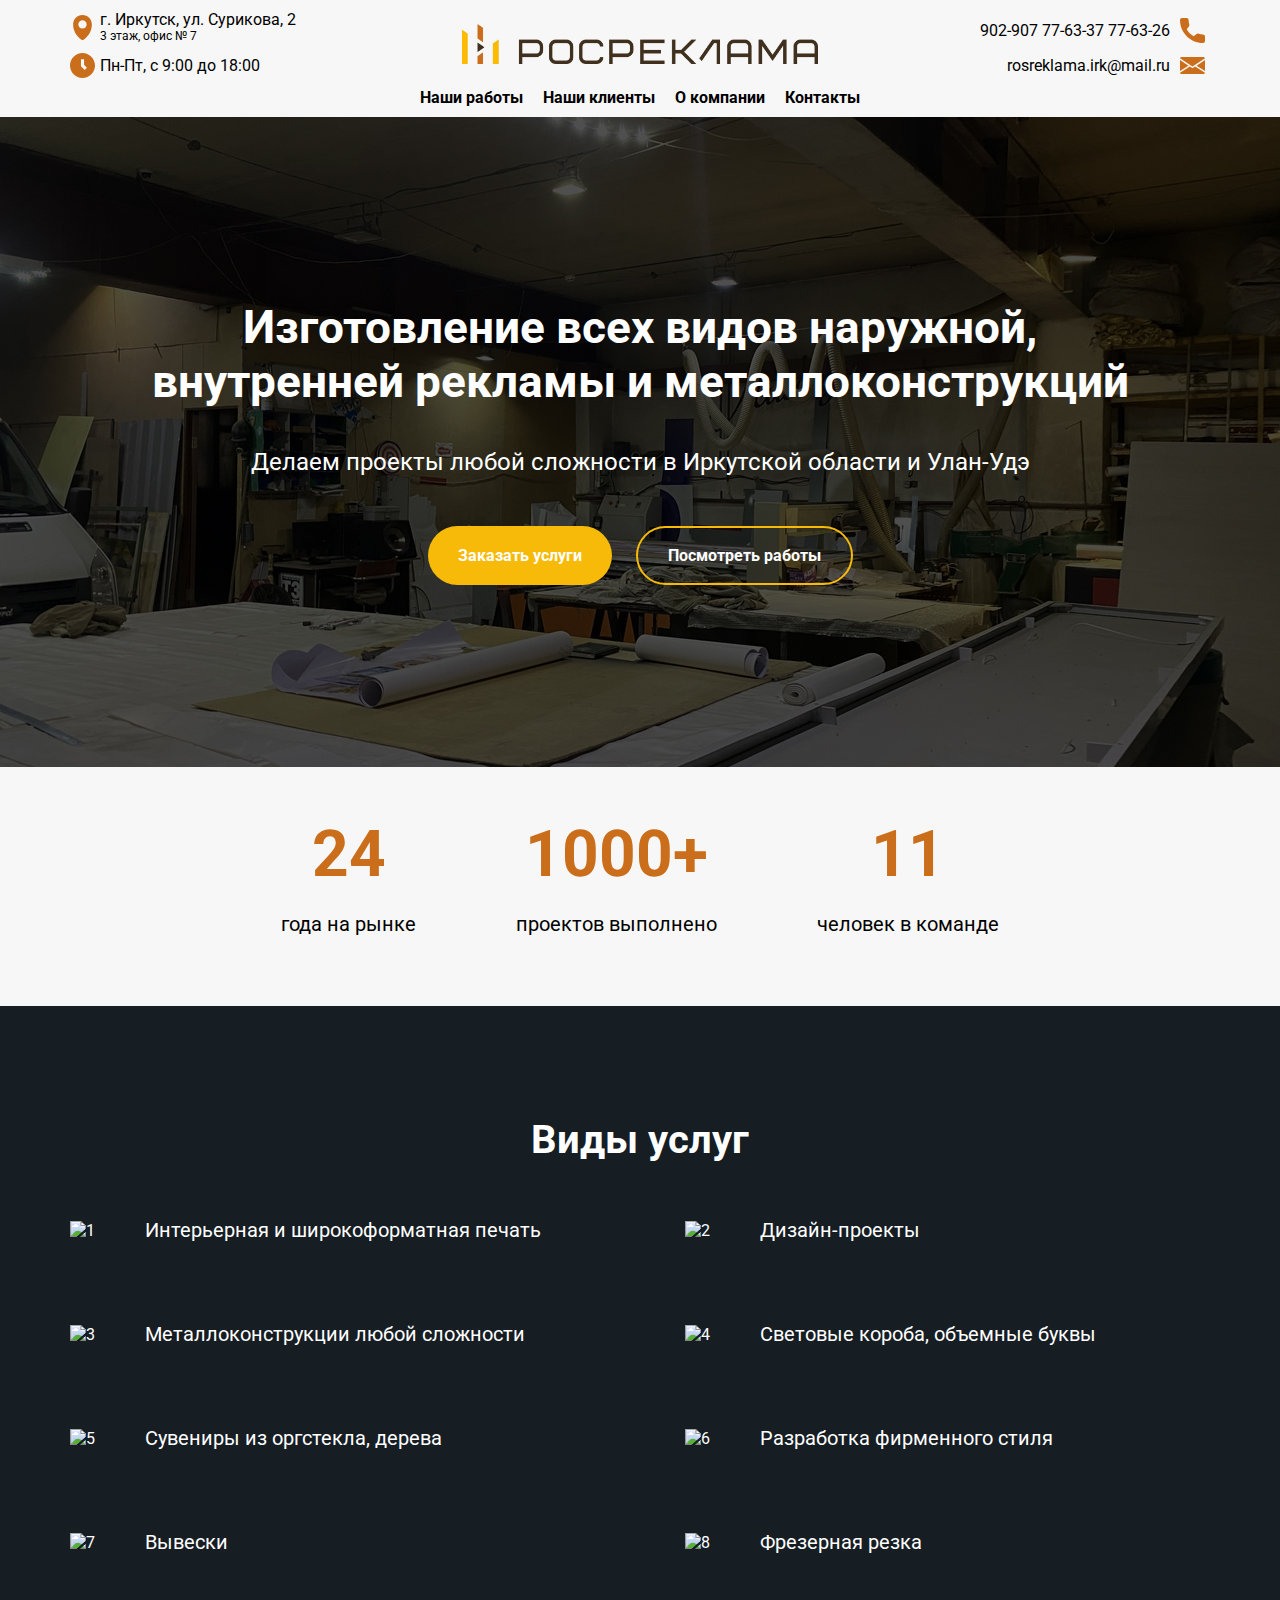
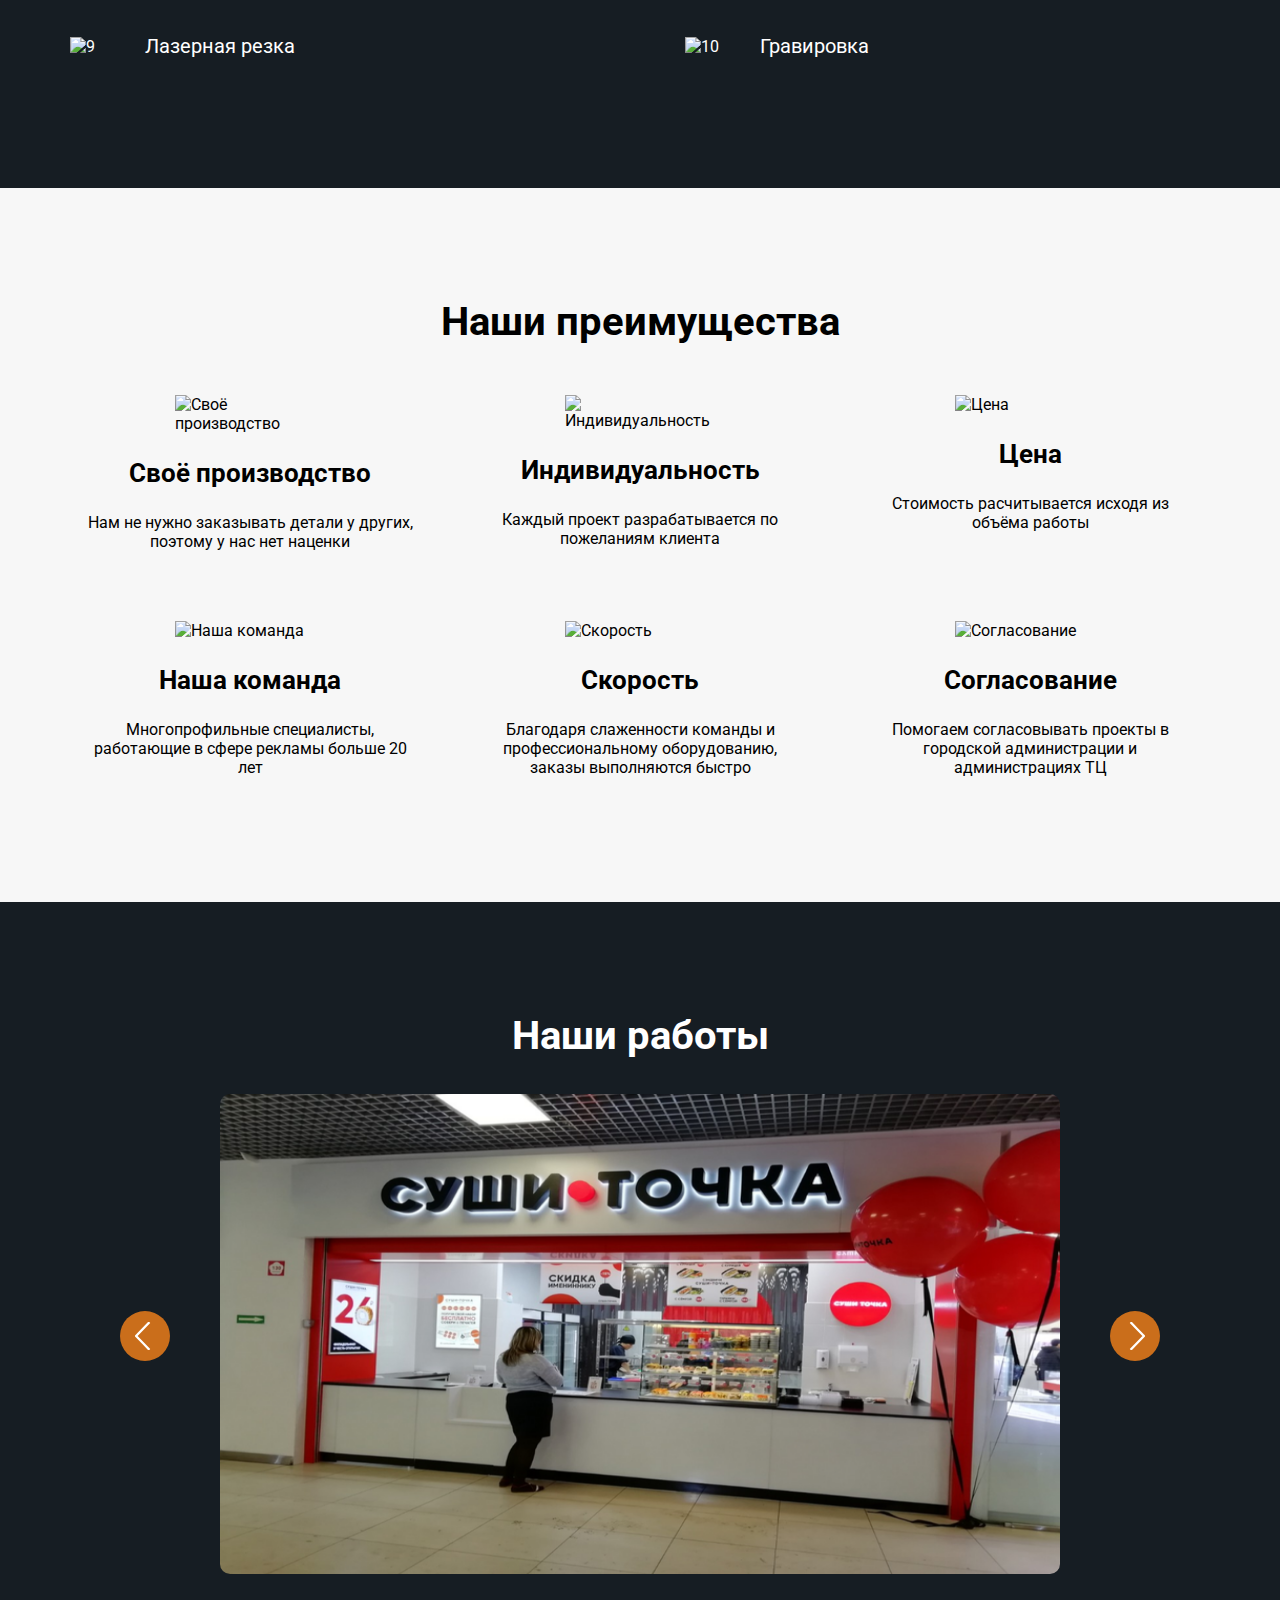
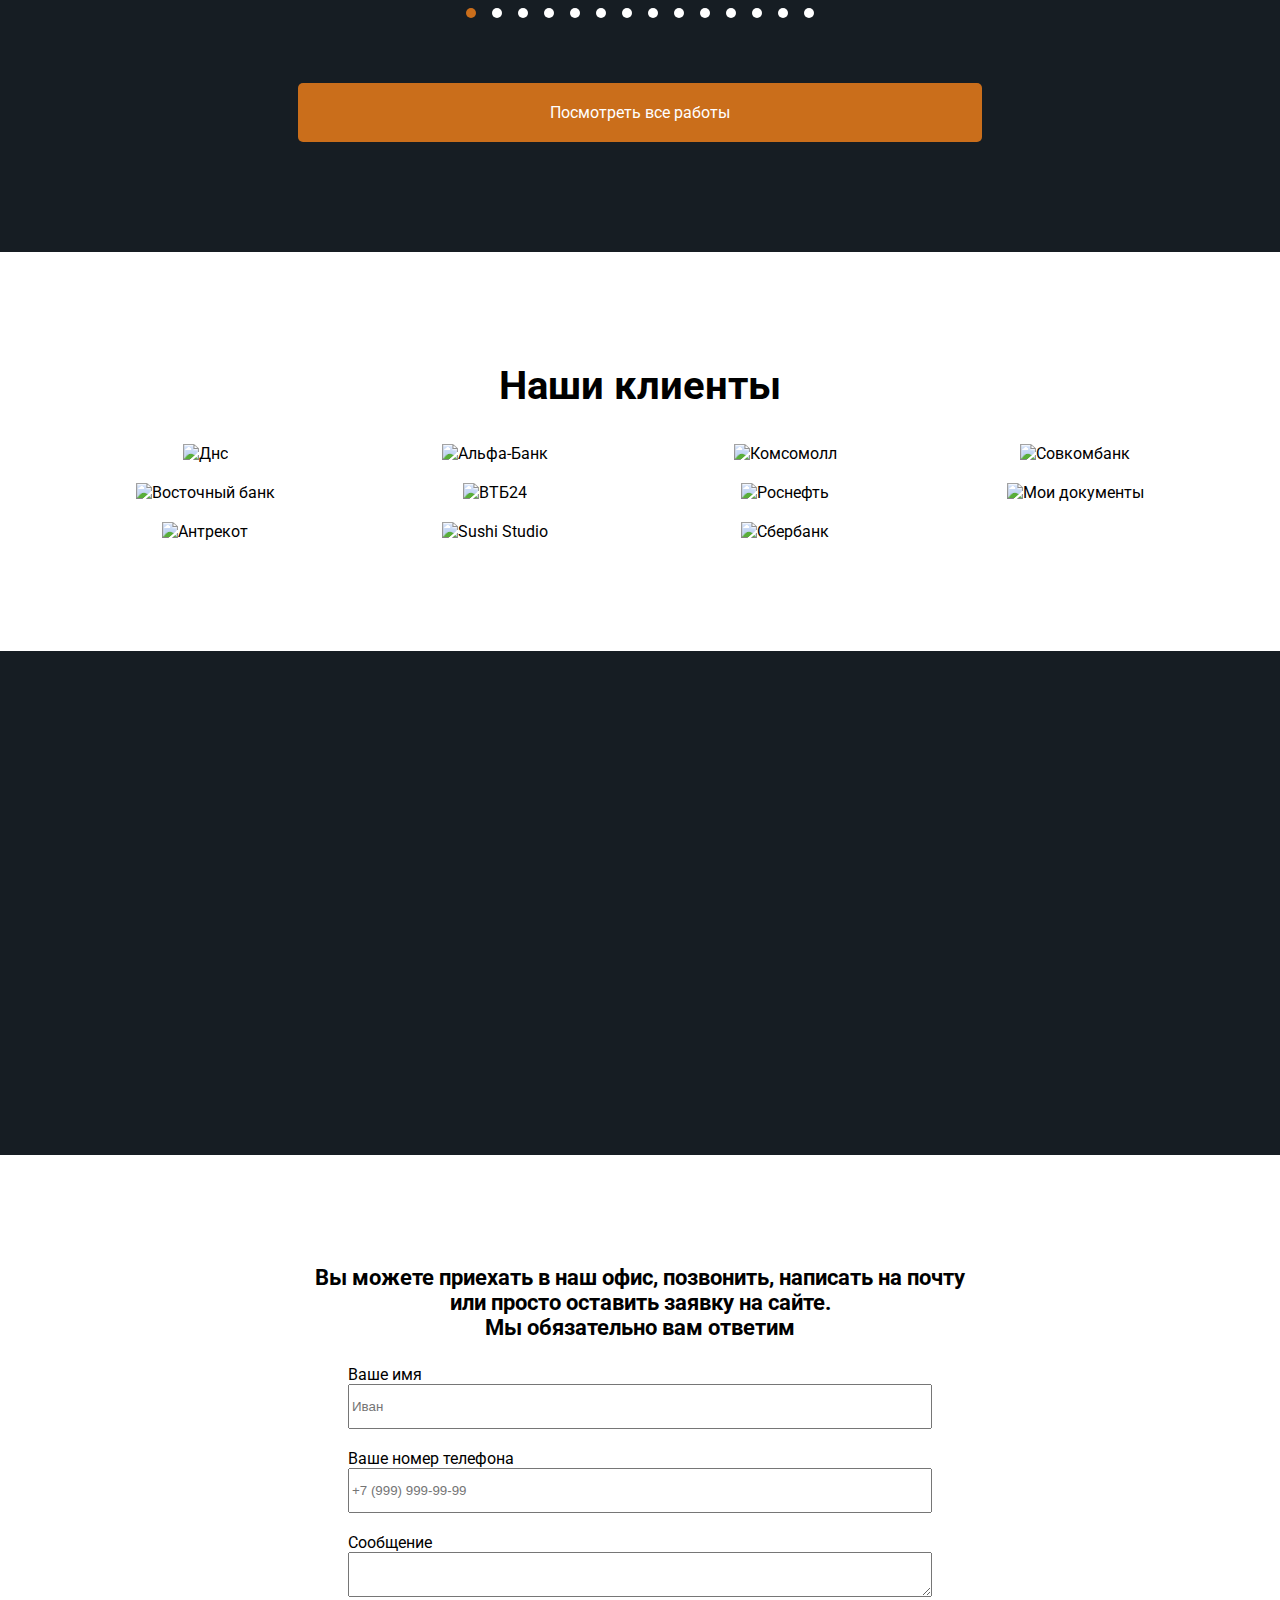
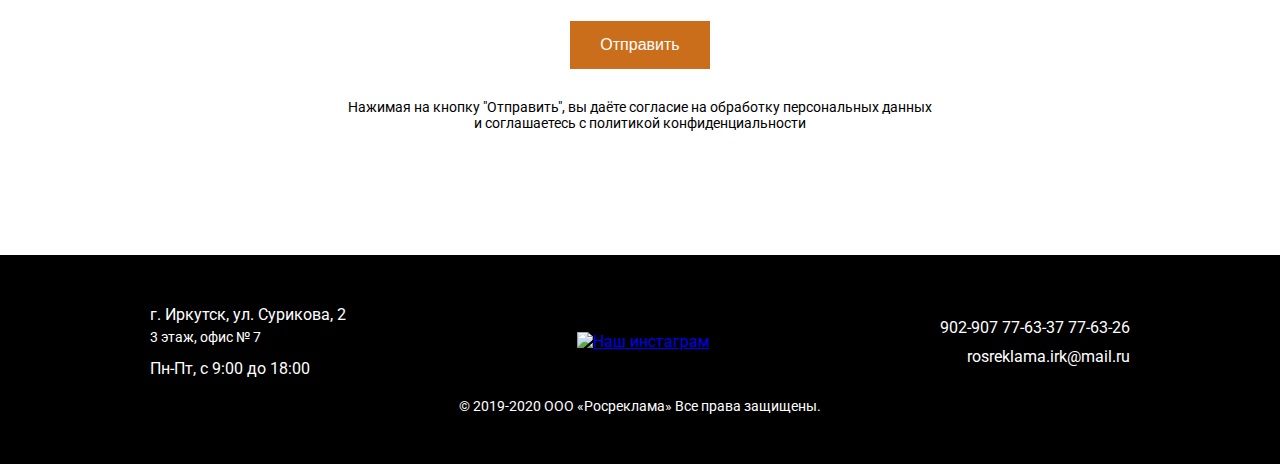
==== index.html @ 64657844 "Исправлено отображение placeholder по центру input" ====
<!DOCTYPE html>
<html lang="ru">
<head>
    <meta charset="UTF-8">
    <meta name="viewport" content="width=device-width, initial-scale=1.0">
    <link rel="shortcut icon" href="/img/favicon.ico" type="image/x-icon">
    <link href="https://fonts.googleapis.com/css2?family=Roboto:wght@400;700&display=swap" rel="stylesheet">
    <link rel="stylesheet" href="css/style.css">
    <link rel="stylesheet" href="css/media.css">
    <title>Рекламно-производственная компания — Росреклама</title>
</head>
<body>
    <img class="header__bar-img" src="img/burger-menu.svg">
    <div class="header-container">
        <!-- Шапка -->
        <header>
            <div class="header-left">
                <div class="header-item-adress">
                    <img class="header-img" src="img/adress.svg" alt="Адрес">
                    <div class="header-item-span-1">г. Иркутск, ул. Сурикова, 2</div>
                    <div class="header-item-span-2" >3 этаж, офис № 7</div>
                </div>
    
                <div class="header-item-datetime">
                    <img class="header-img" src="img/time.svg" alt="Адрес">
                    <span class="header-item-span-3" >Пн-Пт, с 9:00 до 18:00</span>
                </div>
            </div>
    
            <div class="header-center">
                <img class="header-logo" src="img/logo.jpg" alt="Росреклама">
            </div>
    
            <div class="header-right">
    
                    <div class="header-right-info" >
                        <span>902-907 77-63-37 77-63-26</span>
                        <img src="img/call.svg" alt="Телефон">
                    </div>
    
                    <div class="header-right-info">
                        <span>rosreklama.irk@mail.ru</span>
                        <img src="img/email.svg" alt="Почта">
                    </div>
    
            </div>    
        </header>
    
    </div>
    
    <!-- Навигация -->
    <div class="nav-container">
        <nav>
            <a href="#">Наши работы</a>
            <a href="#">Наши клиенты</a>
            <a href="#">О компании</a>
            <a href="#">Контакты</a>
        </nav>    
    </div>

    <!-- Обложка -->
    <div class="cover-container">
        <div class="cover">
            <div class="cover__content">
                <h1>Изготовление всех видов наружной,<br> внутренней рекламы и металлоконструкций</h1>
                <h2>Делаем проекты любой сложности в Иркутской области и Улан-Удэ</h2>
                <div class="cover__buttons" >
                    <a class="cover__buttons__btn-1" href="#">Заказать услуги</a>
                    <div class="cover__buttons__btn-2">Посмотреть работы</div>
                </div>
            </div>
        </div>    
    </div>

    <!-- Статистика компании -->
    <div class="stats">
        <div class="stats__item">
            <span>24</span>
            <p>года на рынке</p>
        </div>
        <div class="stats__item">
            <span>1000+</span>
            <p>проектов выполнено</p>
        </div>
        <div class="stats__item">
            <span>11</span>
            <p>человек в команде</p>
        </div>
    </div>

    <!-- Секция "Наши услуги" -->
    <div class="services-container">
        <div class="services">
            <h2>Виды услуг</h2>
            <div class="services__items">
                <div class="services__items__item">
                    <img src="img/services 1.svg" alt="1">
                    <p>Интерьерная и широкоформатная печать</p>
                </div>
                <div class="services__items__item">
                    <img src="img/services 2.svg" alt="2">
                    <p>Дизайн-проекты</p>
                </div>
                <div class="services__items__item">
                    <img src="img/services 3.svg" alt="3">
                    <p>Металлоконструкции любой сложности</p>
                </div>
                <div class="services__items__item">
                    <img src="img/services 4.svg" alt="4">
                    <p>Световые короба, объемные буквы</p>
                </div>
                <div class="services__items__item">
                    <img src="img/services 5.svg" alt="5">
                    <p>Сувениры из оргстекла, дерева</p>
                </div>
                <div class="services__items__item">
                    <img src="img/services 6.svg" alt="6">
                    <p>Разработка фирменного стиля</p>
                </div>
                <div class="services__items__item">
                    <img src="img/services 7.svg" alt="7">
                    <p>Вывески</p>
                </div>
                <div class="services__items__item">
                    <img src="img/services 8.svg" alt="8">
                    <p>Фрезерная резка</p>
                </div>
                <div class="services__items__item">
                    <img src="img/services 9.svg" alt="9">
                    <p>Лазерная резка</p>
                </div>
                <div class="services__items__item">
                    <img src="img/services 10.svg" alt="10">
                    <p>Гравировка</p>
                </div>
            </div>
        </div>    
    </div>

    <!-- Секция "Наши преимущества" -->
    <div class="advantages-container">
        <div class="advantages">
            <h2>Наши преимущества</h2>
            <div class="advantages__items">
    
                <div class="advantages__items__item">
                    <img src="img/producting.svg" alt="Своё производство">
                    <span>Своё производство</span>
                    <p>Нам не нужно заказывать детали у других, поэтому у нас нет наценки</p>
                </div>
    
                <div class="advantages__items__item">
                    <img src="img/person.svg" alt="Индивидуальность">
                    <span>Индивидуальность</span>
                    <p>Каждый проект разрабатывается по пожеланиям клиента</p>
                </div>
    
                <div class="advantages__items__item">
                    <img src="img/price.svg" alt="Цена">
                    <span>Цена</span>
                    <p>Стоимость расчитывается исходя из объёма работы</p>
                </div>
    
                <div class="advantages__items__item">
                    <img src="img/team.svg" alt="Наша команда">
                    <span>Наша команда</span>
                    <p>Многопрофильные специалисты, работающие в сфере рекламы больше 20 лет</p>
                </div>
    
                <div class="advantages__items__item">
                    <img src="img/speed.svg" alt="Скорость">
                    <span>Скорость</span>
                    <p>Благодаря слаженности команды и профессиональному оборудованию, заказы выполняются быстро</p>
                </div>
    
                <div class="advantages__items__item">
                    <img src="img/handshake.svg" alt="Согласование">
                    <span>Согласование</span>
                    <p>Помогаем согласовывать проекты в городской администрации и администрациях ТЦ</p>
                </div>
    
            </div>
        </div>
    </div>

    <!-- Секция "Наши работы" со слайдером -->
    <div class="portfolio-container">
        <div class="portfolio">
            <h2>Наши работы</h2>
            <div class="portfolio__slider">
    
                <div id="btn__prev"><img src="img/portfolio/btn-arrow-left.svg" alt="Назад"></div>
    
                <div class="portfolio__slide active">
                    <img src="img/portfolio/1.png">
                </div>
    
                <div class="portfolio__slide">
                    <img src="img/portfolio/2.png">
                </div>
    
                <div class="portfolio__slide">
                    <img src="img/portfolio/3.png">
                </div>
    
                <div class="portfolio__slide">
                    <img src="img/portfolio/4.png">
                </div>
    
                <div class="portfolio__slide">
                    <img src="img/portfolio/5.png">
                </div>
    
                <div class="portfolio__slide">
                    <img src="img/portfolio/6.png">
                </div>
    
                <div class="portfolio__slide">
                    <img src="img/portfolio/7.png">
                </div>
    
                <div class="portfolio__slide">
                    <img src="img/portfolio/8.png">
                </div>
    
                <div class="portfolio__slide">
                    <img src="img/portfolio/9.png">
                </div>
    
                <div class="portfolio__slide">
                    <img src="img/portfolio/10.png">
                </div>
    
                <div class="portfolio__slide">
                    <img src="img/portfolio/11.png">
                </div>
    
                <div class="portfolio__slide">
                    <img src="img/portfolio/12.png">
                </div>
    
                <div class="portfolio__slide">
                    <img src="img/portfolio/13.png">
                </div>
    
                <div class="portfolio__slide">
                    <img src="img/portfolio/14.png">
                </div>
    
                <div id="btn__next"><img src="img/portfolio/btn-arrow-right.svg" alt="Вперёд"></div>
    
            </div>
            <div class="portfolio__dots">
                <span class="portfolio__dot active"></span>
                <span class="portfolio__dot"></span>
                <span class="portfolio__dot"></span>
                <span class="portfolio__dot"></span>
                <span class="portfolio__dot"></span>
                <span class="portfolio__dot"></span>
                <span class="portfolio__dot"></span>
                <span class="portfolio__dot"></span>
                <span class="portfolio__dot"></span>
                <span class="portfolio__dot"></span>
                <span class="portfolio__dot"></span>
                <span class="portfolio__dot"></span>
                <span class="portfolio__dot"></span>
                <span class="portfolio__dot"></span>
            </div>
            <a href="#" class="portfolio__look-all">Посмотреть все работы</a>
        </div>    
    </div>

    <!-- Секция "Наши клиенты" -->
    <div class="customers-container">
        <div class="customers">
            <h2>Наши клиенты</h2>
            <div class="customers__items">
                <img src="img/customers/DNS.png" alt="Днс">
                <img src="img/customers/Alfa-Bank.png" alt="Альфа-Банк">
                <img src="img/customers/komsomol.jpg" alt="Комсомолл">
                <img src="img/customers/sovkom.jpg" alt="Совкомбанк">
                <img src="img/customers/vos-bank.jpg" alt="Восточный банк">
                <img src="img/customers/vtb24.png" alt="ВТБ24">
                <img src="img/customers/rosneft.png" alt="Роснефть">
                <img src="img/customers/my document.png" alt="Мои документы">
                <img src="img/customers/antrekot.jpg" alt="Антрекот">
                <img src="img/customers/sushi-studio.jpg" alt="Sushi Studio">
                <img src="img/customers/sberbank.png" alt="Сбербанк">
            </div>
        </div>
    </div>

    <!-- Карта с адресом компании -->
    <div class="map-container">
        <div class="map">
            <iframe src="https://www.google.com/maps/embed?pb=!1m18!1m12!1m3!1d2440.5554075759514!2d104.26704931540708!3d52.28777297977088!2m3!1f0!2f0!3f0!3m2!1i1024!2i768!4f13.1!3m3!1m2!1s0x5da824b7ddd6bfbd%3A0xc861295e3509739a!2z0J7QntCeICLQmNGA0LrRg9GC0YHQutC40Lkg0JrRg9C_0LXRhiI!5e0!3m2!1sru!2sru!4v1591954950347!5m2!1sru!2sru"
            width="850" height="400" frameborder="0" style="border:0;" allowfullscreen="" aria-hidden="false" tabindex="0"></iframe>
        </div>
    </div>

    <!-- Форма для отправки заявки -->
    <div class="form-container">
        <div class="form">
        
            <div class="form__message">
                <span>Вы можете приехать в наш офис, позвонить,
                написать на почту или просто оставить заявку на сайте. <br>Мы обязательно вам ответим</span>
            </div>
            
            <form action="#">
    
                <div>
                    <label for="form__name">Ваше имя</label><br>
                    <input class="form_form" id="form__name" type="text" placeholder="Иван">
                </div>
    
                <div>
                    <label for="form__tel">Ваше номер телефона</label><br>
                    <input class="form_form" id="form__tel" type="tel" placeholder="+7 (999) 999-99-99">    
                </div>
    
                <div>
                    <label for="form__text">Сообщение</label><br>
                    <textarea class="form_form" id="form__text" cols="30" rows="10"></textarea>
                </div>
    
                <div class="form__btn">
                    <input class="form__button" type="button" value="Отправить">
                </div>
    
                <p>Нажимая на кнопку "Отправить", вы даёте согласие на обработку персональных данных <br>
                и соглашаетесь с политикой конфиденциальности</p>
    
            </form>
        </div>
    </div>

    <!-- Подвал -->
    <footer>
        <div class="footer__container">
            <div class="footer__left">
                <div>
                    <span>г. Иркутск, ул. Сурикова, 2</span><br>
                    <p>3 этаж, офис № 7</p>
                </div>

                <div>
                    <span>Пн-Пт, с 9:00 до 18:00</span>
                </div>
            </div>

            <div class="footer__center">
                <a href="https://www.instagram.com/irk_kupets/"><img src="img/instagram.svg" alt="Наш инстаграм"></a>
            </div>

            <div class="footer__right">
                <div>
                    <span>902-907 77-63-37 77-63-26</span>
                </div>
                <div class="footer__right__mail">
                    <span>rosreklama.irk@mail.ru</span>
                </div>
            </div>

        </div>
        <div class="footer__copyright">&#169; 2019-2020 ООО &#171;Росреклама&#187; Все права защищены.</div>
    </footer>

    <!-- Плавный скролл до секции N ("Наши работы") -->
    <script>
        const portfolio = document.querySelector('.portfolio')
        //console.log(portfolio)
        const btn = document.querySelector('.cover__buttons__btn-2')
        //console.log(btn)

        const scrollTo = elem => {
            window.scroll({
                left: 0,
                top: elem.offsetTop,
                behavior: 'smooth'
            });
        }

        btn.addEventListener('click', () => {
            //console.log('TEST');
            scrollTo(portfolio);
        })
    </script>

    <script src="js/slider.js"></script>
</body>
</html>
---- css/style.css ----
@charset "UTF-8";
/* Стандартные настройки */
*, *:before, *:after {
  -webkit-box-sizing: border-box;
          box-sizing: border-box;
}

html {
  font-size: 10px;
}

body {
  font-family: "Roboto", sans-serif;
  margin: 0;
  padding: 0;
  font-size: 1.6rem;
}

.header-container {
  background-color: #F7F7F7;
}

.nav-container {
  background-color: #F7F7F7;
}

.cover-container {
  background-image: url(../img/bg-cover.jpg);
  background-attachment: fixed;
  background-size: cover;
}

.services-container {
  background-color: #161D23;
}

.advantages-container {
  background-color: #F7F7F7;
}

.portfolio-container {
  background-color: #161D23;
}

.customers-container {
  background-color: #fff;
}

.map-container {
  background-color: #161D23;
}

.form-container {
  background-color: #fff;
}

/* Шапка */
.header__bar-img {
  display: none;
  width: 50px;
  height: 50px;
}

header {
  max-width: 114rem;
  margin: 0 auto;
  padding-top: 1rem;
  background-color: #F7F7F7;
  display: -ms-grid;
  display: grid;
  -ms-grid-columns: 1fr 2fr 1fr;
      grid-template-columns: 1fr 2fr 1fr;
}

header img:not(.header-logo) {
  height: 2.5rem;
  float: left;
  margin-right: 0.5rem;
}

header .header-item-adress {
  margin-bottom: 1rem;
}

header .header-item-adress img {
  margin-top: 0.5rem;
}

header .header-item-adress .header-item-span-1 {
  display: block;
}

header .header-item-adress .header-item-span-2 {
  font-size: 1.2rem;
}

header .header-item-datetime {
  display: -webkit-box;
  display: -ms-flexbox;
  display: flex;
  -webkit-box-align: center;
      -ms-flex-align: center;
          align-items: center;
}

header .header-center {
  display: -webkit-box;
  display: -ms-flexbox;
  display: flex;
  -ms-flex-item-align: center;
      align-self: center;
  -webkit-box-pack: center;
      -ms-flex-pack: center;
          justify-content: center;
}

header .header-center img {
  height: 4rem;
}

header .header-right {
  display: -webkit-box;
  display: -ms-flexbox;
  display: flex;
  -webkit-box-orient: vertical;
  -webkit-box-direction: normal;
      -ms-flex-direction: column;
          flex-direction: column;
  -webkit-box-pack: end;
      -ms-flex-pack: end;
          justify-content: flex-end;
}

header .header-right .header-right-info {
  margin-bottom: 1rem;
  display: -webkit-box;
  display: -ms-flexbox;
  display: flex;
  -webkit-box-pack: end;
      -ms-flex-pack: end;
          justify-content: flex-end;
  -webkit-box-align: center;
      -ms-flex-align: center;
          align-items: center;
}

header .header-right .header-right-info:last-child {
  margin-bottom: 0;
}

header .header-right span {
  margin-right: 1rem;
}

nav {
  display: -webkit-box;
  display: -ms-flexbox;
  display: flex;
  -webkit-box-pack: center;
      -ms-flex-pack: center;
          justify-content: center;
  max-width: 114rem;
  margin: 0 auto;
}

nav a {
  text-decoration: none;
  padding: 1rem 1rem;
  font-weight: bold;
  color: #000;
}

nav a:hover {
  background-color: #000;
  color: #fff;
  -webkit-transition: 0.5s;
  transition: 0.5s;
}

.cover {
  display: -webkit-box;
  display: -ms-flexbox;
  display: flex;
  max-width: 114rem;
  margin: 0 auto;
  min-height: 65rem;
  color: #fff;
}

.cover .cover__content {
  margin: auto;
}

.cover h1 {
  font-size: 4.6rem;
  text-align: center;
  margin: 0 0 1.4rem;
}

.cover h2 {
  text-align: center;
  font-weight: normal;
  margin: 4rem 0 4rem 0;
}

.cover .cover__buttons {
  text-align: center;
  margin-top: 4rem;
  text-decoration: none;
}

.cover .cover__buttons .cover__buttons__btn-1 {
  padding: 20px 30px;
  margin: 0 10px;
  color: #fff;
  background-color: #F7BA08;
  font-size: 16px;
  font-weight: bold;
  text-decoration: none;
  border-radius: 30px;
  border: none;
  -webkit-transition: 0.5s;
  transition: 0.5s;
  cursor: pointer;
}

.cover .cover__buttons .cover__buttons__btn-1:hover {
  background-color: #947005;
}

.cover .cover__buttons .cover__buttons__btn-2 {
  padding: 18px 30px;
  margin: 10px 10px 0;
  color: #fff;
  font-size: 16px;
  font-weight: bold;
  border-radius: 30px;
  border: solid #F7BA08 2px;
  text-decoration: none;
  -webkit-transition: 0.5s;
  transition: 0.5s;
  display: inline-block;
  cursor: pointer;
}

.cover .cover__buttons .cover__buttons__btn-2:hover {
  background-color: #fff;
  border: solid #fff 2px;
  color: #000;
}

.stats {
  display: -webkit-box;
  display: -ms-flexbox;
  display: flex;
  -webkit-box-pack: center;
      -ms-flex-pack: center;
          justify-content: center;
  padding: 5rem 0;
  background-color: #F7F7F7;
}

.stats__item {
  text-align: center;
  margin: 0 5rem;
}

.stats__item span {
  font-size: 6.4rem;
  color: #CA6E1B;
  font-weight: bold;
}

.stats__item p {
  font-size: 2rem;
}

.services {
  max-width: 114rem;
  margin: 0 auto;
  padding: 11rem 0 11rem 0;
  background-color: #161D23;
  color: #fff;
}

.services h2 {
  margin: 0 0 3.5rem 0;
  font-size: 4rem;
  text-align: center;
}

.services__items {
  display: -ms-grid;
  display: grid;
  -ms-grid-columns: 1fr 1fr;
      grid-template-columns: 1fr 1fr;
  grid-auto-flow: row;
  grid-row-gap: 4rem;
  grid-column-gap: 9rem;
}

.services__items__item {
  display: -webkit-box;
  display: -ms-flexbox;
  display: flex;
  -webkit-box-align: center;
      -ms-flex-align: center;
          align-items: center;
}

.services__items__item img {
  width: 6rem;
  margin-right: 1.5rem;
}

.services__items__item p {
  font-size: 2rem;
}

.advantages {
  padding: 11rem 0 11rem 0;
  max-width: 114rem;
  margin: 0 auto;
}

.advantages h2 {
  margin: 0 0 3.5rem 0;
  font-size: 4rem;
  text-align: center;
}

.advantages__items {
  display: -ms-grid;
  display: grid;
  -ms-grid-columns: 1fr 1fr 1fr;
      grid-template-columns: 1fr 1fr 1fr;
  -ms-grid-rows: 1fr 1fr;
      grid-template-rows: 1fr 1fr;
  grid-row-gap: 4rem;
  grid-column-gap: 3rem;
}

.advantages__items__item {
  display: -webkit-box;
  display: -ms-flexbox;
  display: flex;
  -webkit-box-orient: vertical;
  -webkit-box-direction: normal;
      -ms-flex-direction: column;
          flex-direction: column;
  -webkit-box-align: center;
      -ms-flex-align: center;
          align-items: center;
  border-radius: 7px;
  padding: 1.5rem;
}

.advantages__items__item:hover {
  -webkit-transition: 0.4s;
  transition: 0.4s;
  -webkit-box-shadow: 0 0 2.5rem #000;
          box-shadow: 0 0 2.5rem #000;
}

.advantages__items__item img {
  width: 15rem;
}

.advantages__items__item span {
  font-size: 2.6rem;
  font-weight: bold;
  margin: 2.5rem 0 2.5rem 0;
}

.advantages__items__item p {
  margin: 0;
  text-align: center;
}

.portfolio {
  padding: 11rem 0 11rem 0;
  max-width: 114rem;
  margin: 0 auto;
}

.portfolio h2 {
  margin: 0 0 3.5rem 0;
  font-size: 4rem;
  text-align: center;
  color: #fff;
}

.portfolio .portfolio__slider {
  display: -ms-grid;
  display: grid;
  -ms-grid-columns: 1fr 2fr 1fr;
      grid-template-columns: 1fr 2fr 1fr;
  position: relative;
}

.portfolio .portfolio__slider #btn__prev, .portfolio .portfolio__slider #btn__next {
  display: -webkit-box;
  display: -ms-flexbox;
  display: flex;
  -webkit-box-pack: center;
      -ms-flex-pack: center;
          justify-content: center;
  background-color: #CA6E1B;
  border-radius: 50%;
  cursor: pointer;
  width: 50px;
  height: 50px;
  justify-self: center;
  -ms-flex-item-align: center;
      align-self: center;
  -webkit-transition: 0.3s;
  transition: 0.3s;
}

.portfolio .portfolio__slider #btn__prev:hover, .portfolio .portfolio__slider #btn__next:hover {
  background-color: #eaa261;
}

.portfolio .portfolio__slider #btn__prev img, .portfolio .portfolio__slider #btn__next img {
  width: 20px;
}

.portfolio .portfolio__slider .portfolio__slide {
  width: 100%;
  height: 100%;
  justify-items: center;
  display: none;
}

.portfolio .portfolio__slider .portfolio__slide img {
  border-radius: 10px;
  width: 84rem;
  height: 48rem;
}

.portfolio .portfolio__slider .portfolio__slide.active {
  display: block;
}

.portfolio .portfolio__dots {
  display: -webkit-box;
  display: -ms-flexbox;
  display: flex;
  -webkit-box-pack: center;
      -ms-flex-pack: center;
          justify-content: center;
}

.portfolio .portfolio__dots .portfolio__dot {
  background-color: #fff;
  margin: 0 8px 0 8px;
  border-radius: 50%;
  cursor: pointer;
  margin-top: 3rem;
  width: 10px;
  height: 10px;
  -webkit-transition: 0.3s;
  transition: 0.3s;
}

.portfolio .portfolio__dots .portfolio__dot:hover {
  background-color: #CA6E1B;
}

.portfolio .portfolio__dots .portfolio__dot.active {
  background-color: #CA6E1B;
}

.portfolio .portfolio__look-all {
  display: -webkit-box;
  display: -ms-flexbox;
  display: flex;
  -webkit-box-pack: center;
      -ms-flex-pack: center;
          justify-content: center;
  width: 60%;
  padding: 2rem 3rem 2rem 3rem;
  margin: 6.5rem auto 0 auto;
  text-decoration: none;
  border-radius: 5px;
  background-color: #CA6E1B;
  color: #fff;
  -webkit-transition: 0.3s;
  transition: 0.3s;
}

.portfolio .portfolio__look-all:hover {
  background-color: #eaa261;
}

.customers {
  max-width: 114rem;
  margin: 0 auto;
  padding: 11rem 0 11rem 0;
}

.customers h2 {
  margin: 0 0 3.5rem 0;
  font-size: 4rem;
  text-align: center;
}

.customers__items {
  display: -ms-grid;
  display: grid;
  -ms-grid-columns: 1fr 1fr 1fr 1fr;
      grid-template-columns: 1fr 1fr 1fr 1fr;
  grid-gap: 2rem;
  -webkit-box-align: center;
      -ms-flex-align: center;
          align-items: center;
  justify-items: center;
}

.customers__items img {
  max-width: 24rem;
  max-height: 13rem;
}

.map {
  max-width: 114rem;
  margin: 0 auto;
  padding: 5rem 0 5rem 0;
  text-align: center;
  width: 1000px;
}

.form {
  max-width: 114rem;
  margin: 0 auto;
  padding: 11rem 0 11rem 0;
  display: -ms-grid;
  display: grid;
  grid-row-gap: 2.5rem;
}

.form__message {
  -ms-grid-column-align: center;
      justify-self: center;
  font-size: 2.2rem;
  font-weight: bold;
  text-align: center;
  max-width: 65rem;
}

.form form {
  -ms-grid-column-align: center;
      justify-self: center;
}

.form form .form_form {
  height: 45px;
  width: 100%;
  margin-bottom: 2rem;
}

.form form .form__btn {
  text-align: center;
}

.form form .form__button {
  padding: 1.5rem 3.0rem 1.5rem 3.0rem;
  font-size: 16px;
  color: #fff;
  background-color: #CA6E1B;
  border: none;
  -webkit-transition: 0.3s;
  transition: 0.3s;
}

.form form .form__button:hover {
  background-color: #eaa261;
}

.form form p {
  text-align: center;
  margin-top: 3rem;
  font-size: 1.4rem;
}

footer {
  padding: 50px 150px 50px 150px;
  background-color: #000;
  color: #fff;
}

footer .footer__container {
  display: -webkit-box;
  display: -ms-flexbox;
  display: flex;
  -webkit-box-align: center;
      -ms-flex-align: center;
          align-items: center;
  -webkit-box-pack: justify;
      -ms-flex-pack: justify;
          justify-content: space-between;
}

footer .footer__container .footer__left p {
  margin-top: 5px;
  font-size: 14px;
}

footer .footer__container .footer__center img {
  height: 40px;
}

footer .footer__container .footer__right {
  text-align: right;
}

footer .footer__container .footer__right .footer__right__mail {
  margin-top: 10px;
}

footer .footer__copyright {
  text-align: center;
  margin-top: 20px;
  font-size: 14px;
}
/*# sourceMappingURL=style.css.map */
---- css/media.css ----
@media screen and (max-width: 1200px) {
  html {
    font-size: 9px;
  }
  header {
    max-width: 94rem;
    -ms-grid-columns: 1fr 1fr 1fr;
        grid-template-columns: 1fr 1fr 1fr;
  }
  .services__items {
    grid-row-gap: 3rem;
    grid-column-gap: 2rem;
  }
}

@media screen and (max-width: 990px) {
  html {
    font-size: 8px;
  }
  .header__bar-img {
    display: block;
    position: fixed;
    right: 10px;
    top: 10px;
  }
  header {
    display: none;
  }
  nav {
    display: none;
  }
  .cover__content h1 {
    font-size: 3.6rem;
  }
  .services__items {
    -ms-grid-columns: 55rem;
        grid-template-columns: 55rem;
    -webkit-box-pack: center;
        -ms-flex-pack: center;
            justify-content: center;
  }
  .advantages__items {
    -ms-grid-columns: 1fr 1fr;
        grid-template-columns: 1fr 1fr;
  }
  .portfolio {
    display: none;
  }
  .customers__items {
    -ms-grid-columns: 1fr 1fr 1fr;
        grid-template-columns: 1fr 1fr 1fr;
  }
  .map {
    display: none;
  }
}

@media screen and (max-width: 650px) {
  html {
    font-size: 7px;
  }
  .cover__content h1 {
    font-size: 3rem;
  }
  .cover__content h2 {
    font-size: 2.2rem;
  }
  .cover__buttons {
    display: -webkit-box;
    display: -ms-flexbox;
    display: flex;
    -webkit-box-orient: vertical;
    -webkit-box-direction: normal;
        -ms-flex-direction: column;
            flex-direction: column;
    -webkit-box-align: center;
        -ms-flex-align: center;
            align-items: center;
  }
  .stats__item {
    margin: 0 2rem;
  }
  .services__items {
    -ms-grid-columns: 1fr;
        grid-template-columns: 1fr;
  }
  .services__items__item img {
    width: 4.8rem;
  }
  .services__items__item p {
    font-size: 1.9rem;
  }
  .customers__items {
    -ms-grid-columns: 1fr 1fr;
        grid-template-columns: 1fr 1fr;
  }
}

@media screen and (max-width: 480px) {
  html {
    font-size: 6px;
  }
  .stats {
    display: -webkit-box;
    display: -ms-flexbox;
    display: flex;
    -webkit-box-orient: vertical;
    -webkit-box-direction: normal;
        -ms-flex-direction: column;
            flex-direction: column;
  }
  .advantages__items {
    -ms-grid-columns: 1fr;
        grid-template-columns: 1fr;
  }
}
/*# sourceMappingURL=media.css.map */
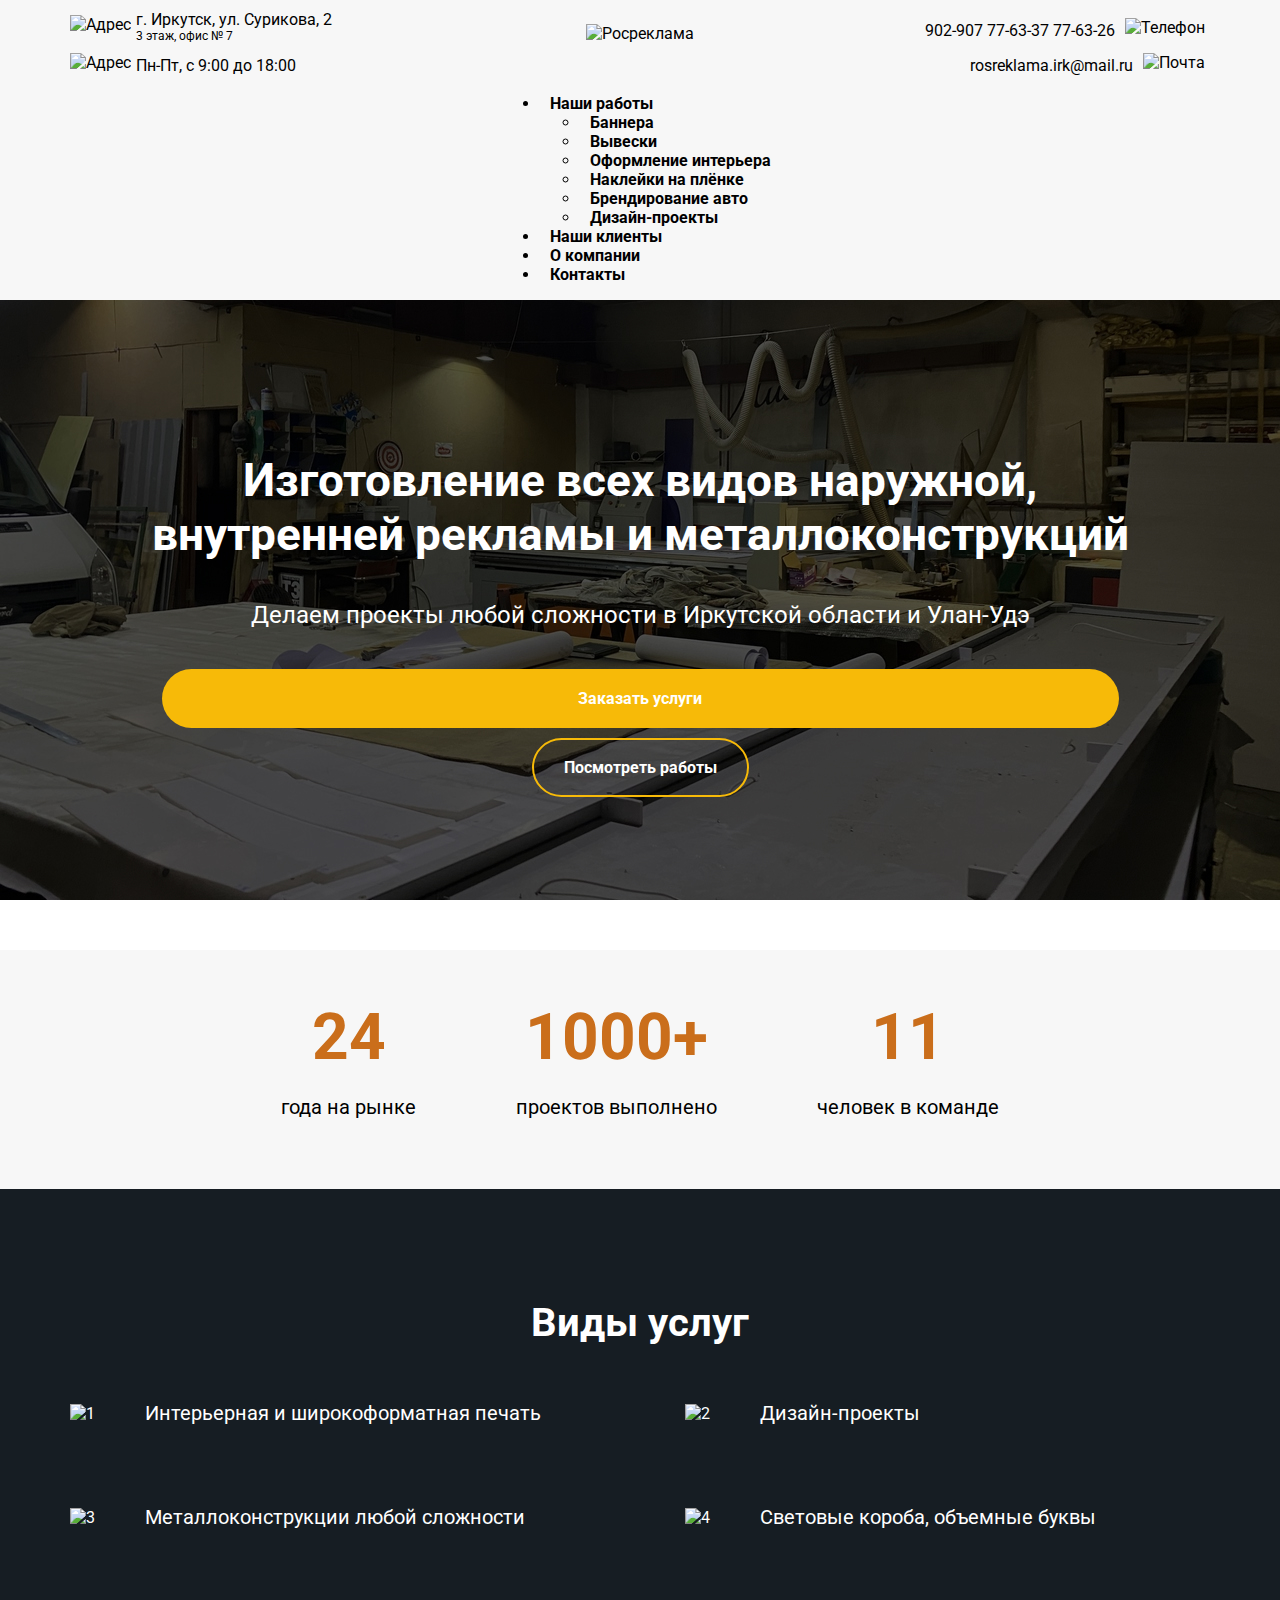
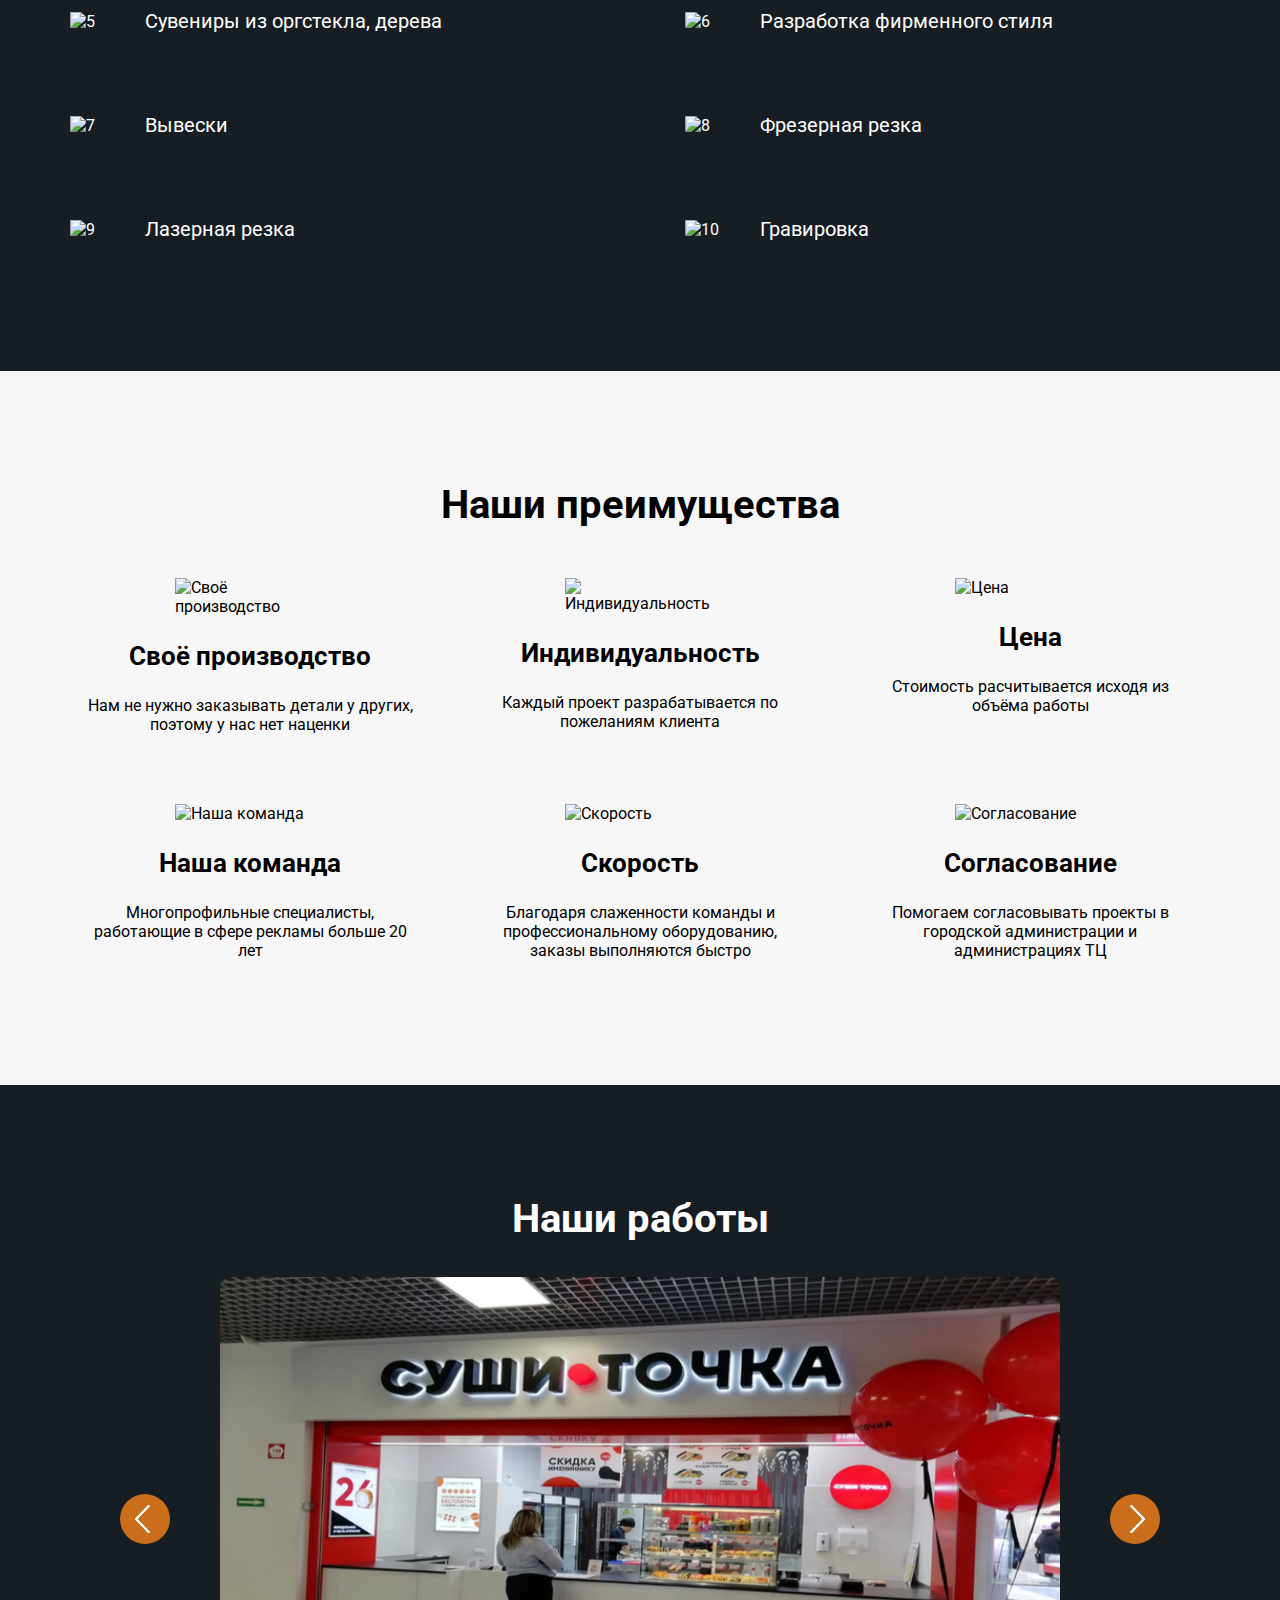
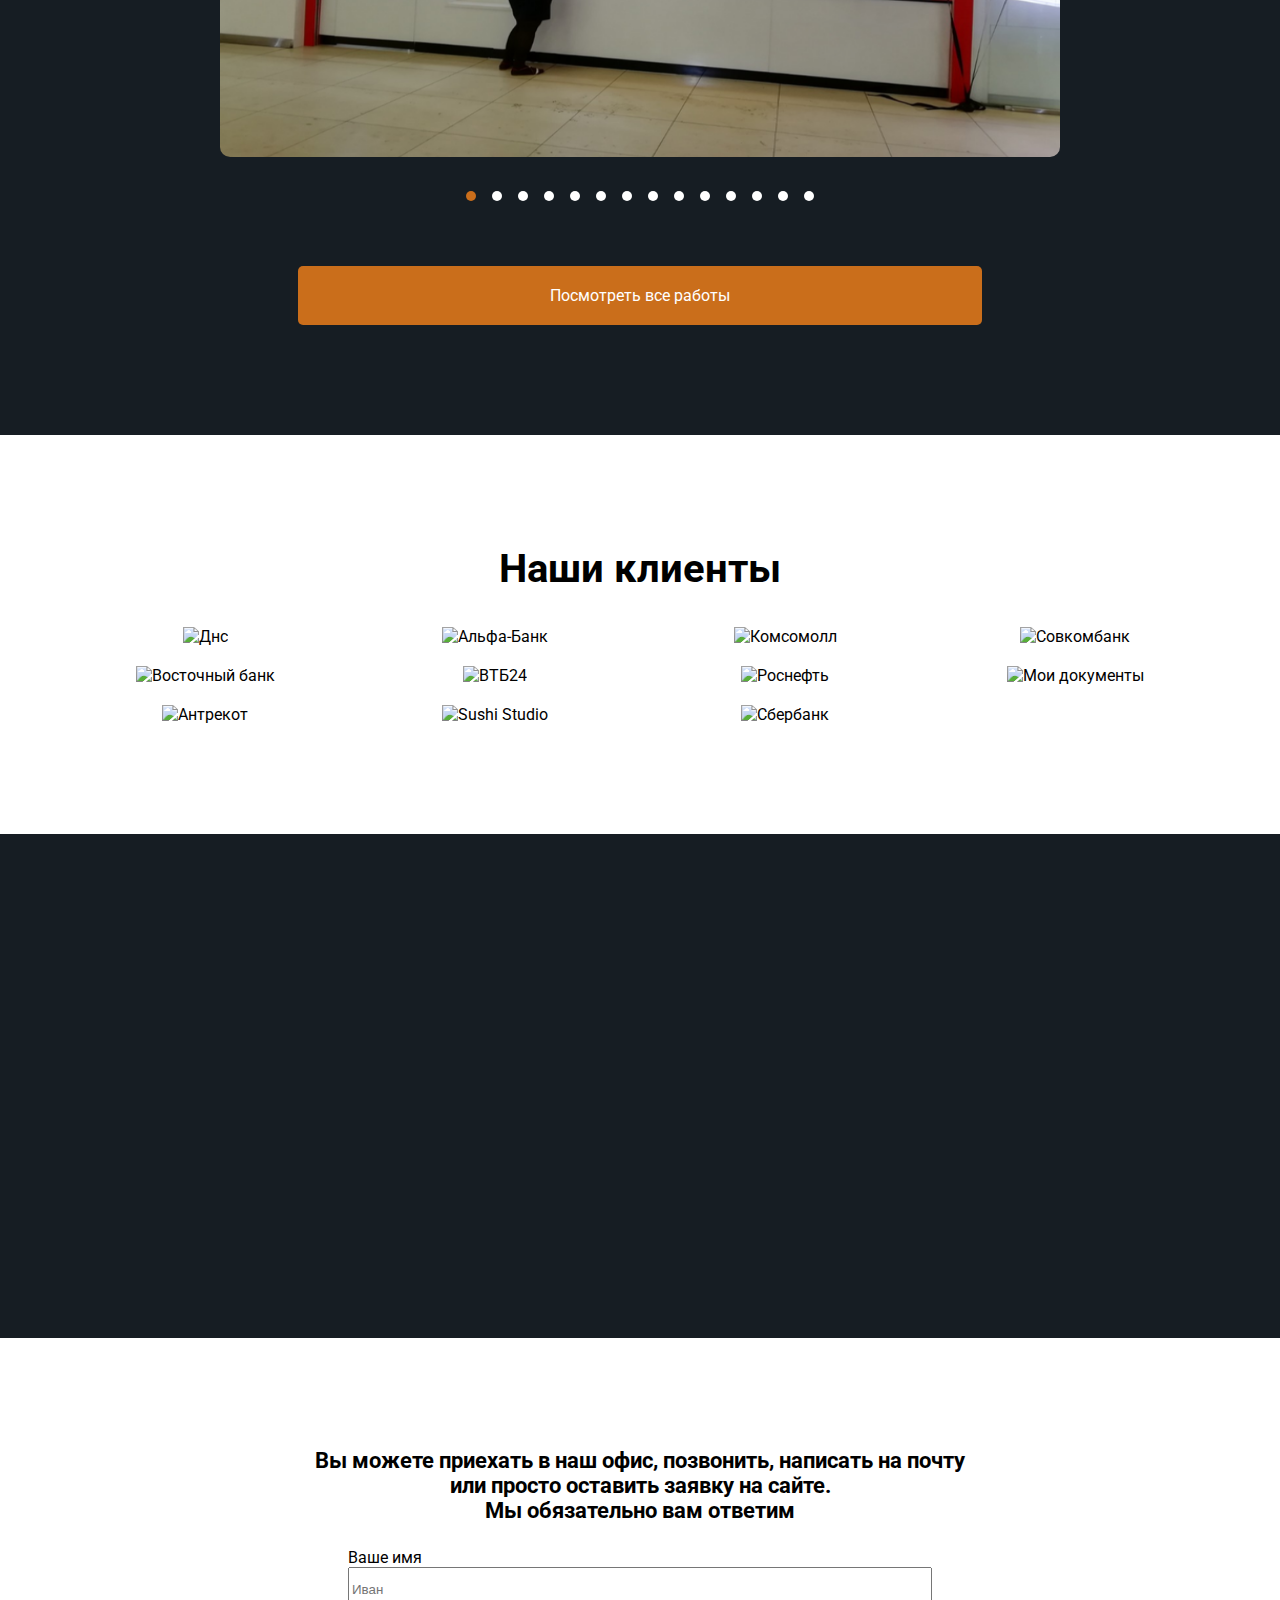
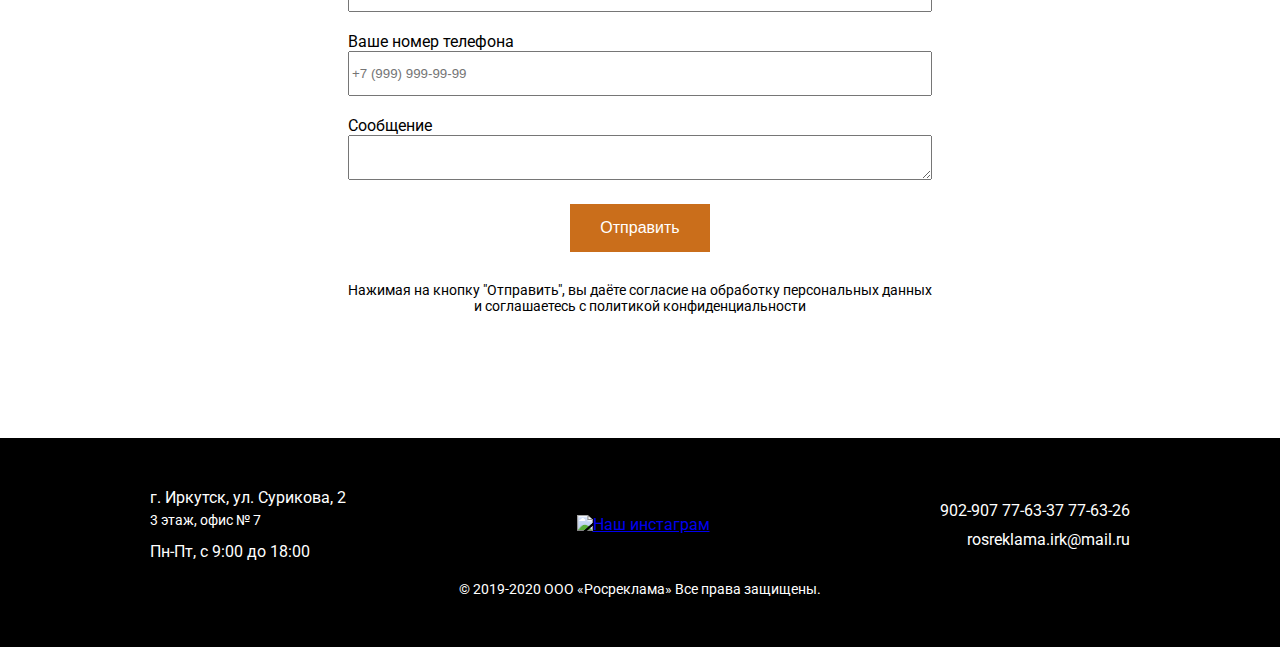
==== commit 9905e660: "Заполнена секция "Оформление интерьера"." ====
--- a/index.html
+++ b/index.html
@@ -5,42 +5,43 @@
     <meta name="viewport" content="width=device-width, initial-scale=1.0">
     <link rel="shortcut icon" href="/img/favicon.ico" type="image/x-icon">
     <link href="https://fonts.googleapis.com/css2?family=Roboto:wght@400;700&display=swap" rel="stylesheet">
-    <link rel="stylesheet" href="css/style.css">
-    <link rel="stylesheet" href="css/media.css">
+    <link rel="stylesheet" href="/css/header-footer.css">
+    <link rel="stylesheet" href="/css/style.css">
+    <link rel="stylesheet" href="/css/style-media.css">
     <title>Рекламно-производственная компания — Росреклама</title>
 </head>
 <body>
-    <img class="header__bar-img" src="img/burger-menu.svg">
+    <img class="header__bar-img" src="/img/burger-menu.svg">
     <div class="header-container">
         <!-- Шапка -->
         <header>
             <div class="header-left">
                 <div class="header-item-adress">
-                    <img class="header-img" src="img/adress.svg" alt="Адрес">
+                    <img class="header-img" src="/img/header/adress.svg" alt="Адрес">
                     <div class="header-item-span-1">г. Иркутск, ул. Сурикова, 2</div>
                     <div class="header-item-span-2" >3 этаж, офис № 7</div>
                 </div>
-    
+
                 <div class="header-item-datetime">
-                    <img class="header-img" src="img/time.svg" alt="Адрес">
+                    <img class="header-img" src="/img/header/time.svg" alt="Адрес">
                     <span class="header-item-span-3" >Пн-Пт, с 9:00 до 18:00</span>
                 </div>
             </div>
     
             <div class="header-center">
-                <img class="header-logo" src="img/logo.jpg" alt="Росреклама">
+                <img class="header-logo" src="/img/header/logo.jpg" alt="Росреклама">
             </div>
     
             <div class="header-right">
     
                     <div class="header-right-info" >
                         <span>902-907 77-63-37 77-63-26</span>
-                        <img src="img/call.svg" alt="Телефон">
+                        <img src="/img/header/call.svg" alt="Телефон">
                     </div>
     
                     <div class="header-right-info">
                         <span>rosreklama.irk@mail.ru</span>
-                        <img src="img/email.svg" alt="Почта">
+                        <img src="/img/header/email.svg" alt="Почта">
                     </div>
     
             </div>    
@@ -51,10 +52,22 @@
     <!-- Навигация -->
     <div class="nav-container">
         <nav>
-            <a href="#">Наши работы</a>
-            <a href="#">Наши клиенты</a>
-            <a href="#">О компании</a>
-            <a href="#">Контакты</a>
+            <ul class="nav-1-lvl">
+                <li>
+                    <a class="nav-link" href="/items/nav.html">Наши работы</a>
+                    <ul class="nav-2-lvl">
+                        <li><a class="nav-link" href="/items/banner.html">Баннера</a></li>
+                        <li><a class="nav-link" href="/items/signboards.html">Вывески</a></li>
+                        <li><a class="nav-link" href="/items/interior.html">Оформление интерьера</a></li>
+                        <li><a class="nav-link" href="#">Наклейки на плёнке</a></li>
+                        <li><a class="nav-link" href="#">Брендирование авто</a></li>
+                        <li><a class="nav-link" href="#">Дизайн-проекты</a></li>
+                    </ul>
+                </li>
+                <li><a class="nav-link" href="#">Наши клиенты</a></li>
+                <li><a class="nav-link" href="#">О компании</a></li>
+                <li><a class="nav-link" href="#">Контакты</a></li>
+            </ul>
         </nav>    
     </div>
 
@@ -65,7 +78,7 @@
                 <h1>Изготовление всех видов наружной,<br> внутренней рекламы и металлоконструкций</h1>
                 <h2>Делаем проекты любой сложности в Иркутской области и Улан-Удэ</h2>
                 <div class="cover__buttons" >
-                    <a class="cover__buttons__btn-1" href="#">Заказать услуги</a>
+                    <div class="cover__buttons__btn-1">Заказать услуги</div>
                     <div class="cover__buttons__btn-2">Посмотреть работы</div>
                 </div>
             </div>
@@ -94,43 +107,43 @@
             <h2>Виды услуг</h2>
             <div class="services__items">
                 <div class="services__items__item">
-                    <img src="img/services 1.svg" alt="1">
+                    <img src="/img/services/services 1.svg" alt="1">
                     <p>Интерьерная и широкоформатная печать</p>
                 </div>
                 <div class="services__items__item">
-                    <img src="img/services 2.svg" alt="2">
+                    <img src="/img/services/services 2.svg" alt="2">
                     <p>Дизайн-проекты</p>
                 </div>
                 <div class="services__items__item">
-                    <img src="img/services 3.svg" alt="3">
+                    <img src="/img/services/services 3.svg" alt="3">
                     <p>Металлоконструкции любой сложности</p>
                 </div>
                 <div class="services__items__item">
-                    <img src="img/services 4.svg" alt="4">
+                    <img src="/img/services/services 4.svg" alt="4">
                     <p>Световые короба, объемные буквы</p>
                 </div>
                 <div class="services__items__item">
-                    <img src="img/services 5.svg" alt="5">
+                    <img src="/img/services/services 5.svg" alt="5">
                     <p>Сувениры из оргстекла, дерева</p>
                 </div>
                 <div class="services__items__item">
-                    <img src="img/services 6.svg" alt="6">
+                    <img src="/img/services/services 6.svg" alt="6">
                     <p>Разработка фирменного стиля</p>
                 </div>
                 <div class="services__items__item">
-                    <img src="img/services 7.svg" alt="7">
+                    <img src="/img/services/services 7.svg" alt="7">
                     <p>Вывески</p>
                 </div>
                 <div class="services__items__item">
-                    <img src="img/services 8.svg" alt="8">
+                    <img src="/img/services/services 8.svg" alt="8">
                     <p>Фрезерная резка</p>
                 </div>
                 <div class="services__items__item">
-                    <img src="img/services 9.svg" alt="9">
+                    <img src="/img/services/services 9.svg" alt="9">
                     <p>Лазерная резка</p>
                 </div>
                 <div class="services__items__item">
-                    <img src="img/services 10.svg" alt="10">
+                    <img src="/img/services/services 10.svg" alt="10">
                     <p>Гравировка</p>
                 </div>
             </div>
@@ -144,37 +157,37 @@
             <div class="advantages__items">
     
                 <div class="advantages__items__item">
-                    <img src="img/producting.svg" alt="Своё производство">
+                    <img src="/img/advantages/producting.svg" alt="Своё производство">
                     <span>Своё производство</span>
                     <p>Нам не нужно заказывать детали у других, поэтому у нас нет наценки</p>
                 </div>
     
                 <div class="advantages__items__item">
-                    <img src="img/person.svg" alt="Индивидуальность">
+                    <img src="/img/advantages/person.svg" alt="Индивидуальность">
                     <span>Индивидуальность</span>
                     <p>Каждый проект разрабатывается по пожеланиям клиента</p>
                 </div>
     
                 <div class="advantages__items__item">
-                    <img src="img/price.svg" alt="Цена">
+                    <img src="/img/advantages/price.svg" alt="Цена">
                     <span>Цена</span>
                     <p>Стоимость расчитывается исходя из объёма работы</p>
                 </div>
     
                 <div class="advantages__items__item">
-                    <img src="img/team.svg" alt="Наша команда">
+                    <img src="/img/advantages/team.svg" alt="Наша команда">
                     <span>Наша команда</span>
                     <p>Многопрофильные специалисты, работающие в сфере рекламы больше 20 лет</p>
                 </div>
     
                 <div class="advantages__items__item">
-                    <img src="img/speed.svg" alt="Скорость">
+                    <img src="/img/advantages/speed.svg" alt="Скорость">
                     <span>Скорость</span>
                     <p>Благодаря слаженности команды и профессиональному оборудованию, заказы выполняются быстро</p>
                 </div>
     
                 <div class="advantages__items__item">
-                    <img src="img/handshake.svg" alt="Согласование">
+                    <img src="/img/advantages/handshake.svg" alt="Согласование">
                     <span>Согласование</span>
                     <p>Помогаем согласовывать проекты в городской администрации и администрациях ТЦ</p>
                 </div>
@@ -189,65 +202,65 @@
             <h2>Наши работы</h2>
             <div class="portfolio__slider">
     
-                <div id="btn__prev"><img src="img/portfolio/btn-arrow-left.svg" alt="Назад"></div>
+                <div id="btn__prev"><img src="/img/portfolio/btn-arrow-left.svg" alt="Назад"></div>
     
                 <div class="portfolio__slide active">
-                    <img src="img/portfolio/1.png">
-                </div>
-    
-                <div class="portfolio__slide">
-                    <img src="img/portfolio/2.png">
-                </div>
-    
-                <div class="portfolio__slide">
-                    <img src="img/portfolio/3.png">
-                </div>
-    
-                <div class="portfolio__slide">
-                    <img src="img/portfolio/4.png">
-                </div>
-    
-                <div class="portfolio__slide">
-                    <img src="img/portfolio/5.png">
-                </div>
-    
-                <div class="portfolio__slide">
-                    <img src="img/portfolio/6.png">
-                </div>
-    
-                <div class="portfolio__slide">
-                    <img src="img/portfolio/7.png">
-                </div>
-    
-                <div class="portfolio__slide">
-                    <img src="img/portfolio/8.png">
-                </div>
-    
-                <div class="portfolio__slide">
-                    <img src="img/portfolio/9.png">
-                </div>
-    
-                <div class="portfolio__slide">
-                    <img src="img/portfolio/10.png">
-                </div>
-    
-                <div class="portfolio__slide">
-                    <img src="img/portfolio/11.png">
-                </div>
-    
-                <div class="portfolio__slide">
-                    <img src="img/portfolio/12.png">
-                </div>
-    
-                <div class="portfolio__slide">
-                    <img src="img/portfolio/13.png">
-                </div>
-    
-                <div class="portfolio__slide">
-                    <img src="img/portfolio/14.png">
-                </div>
-    
-                <div id="btn__next"><img src="img/portfolio/btn-arrow-right.svg" alt="Вперёд"></div>
+                    <img src="/img/portfolio/1.png">
+                </div>
+    
+                <div class="portfolio__slide">
+                    <img src="/img/portfolio/2.png">
+                </div>
+    
+                <div class="portfolio__slide">
+                    <img src="/img/portfolio/3.png">
+                </div>
+    
+                <div class="portfolio__slide">
+                    <img src="/img/portfolio/4.png">
+                </div>
+    
+                <div class="portfolio__slide">
+                    <img src="/img/portfolio/5.png">
+                </div>
+    
+                <div class="portfolio__slide">
+                    <img src="/img/portfolio/6.png">
+                </div>
+    
+                <div class="portfolio__slide">
+                    <img src="/img/portfolio/7.png">
+                </div>
+    
+                <div class="portfolio__slide">
+                    <img src="/img/portfolio/8.png">
+                </div>
+    
+                <div class="portfolio__slide">
+                    <img src="/img/portfolio/9.png">
+                </div>
+    
+                <div class="portfolio__slide">
+                    <img src="/img/portfolio/10.png">
+                </div>
+    
+                <div class="portfolio__slide">
+                    <img src="/img/portfolio/11.png">
+                </div>
+    
+                <div class="portfolio__slide">
+                    <img src="/img/portfolio/12.png">
+                </div>
+    
+                <div class="portfolio__slide">
+                    <img src="/img/portfolio/13.png">
+                </div>
+    
+                <div class="portfolio__slide">
+                    <img src="/img/portfolio/14.png">
+                </div>
+    
+                <div id="btn__next"><img src="/img/portfolio/btn-arrow-right.svg" alt="Вперёд"></div>
     
             </div>
             <div class="portfolio__dots">
@@ -275,17 +288,17 @@
         <div class="customers">
             <h2>Наши клиенты</h2>
             <div class="customers__items">
-                <img src="img/customers/DNS.png" alt="Днс">
-                <img src="img/customers/Alfa-Bank.png" alt="Альфа-Банк">
-                <img src="img/customers/komsomol.jpg" alt="Комсомолл">
-                <img src="img/customers/sovkom.jpg" alt="Совкомбанк">
-                <img src="img/customers/vos-bank.jpg" alt="Восточный банк">
-                <img src="img/customers/vtb24.png" alt="ВТБ24">
-                <img src="img/customers/rosneft.png" alt="Роснефть">
-                <img src="img/customers/my document.png" alt="Мои документы">
-                <img src="img/customers/antrekot.jpg" alt="Антрекот">
-                <img src="img/customers/sushi-studio.jpg" alt="Sushi Studio">
-                <img src="img/customers/sberbank.png" alt="Сбербанк">
+                <img src="/img/customers/DNS.png" alt="Днс">
+                <img src="/img/customers/Alfa-Bank.png" alt="Альфа-Банк">
+                <img src="/img/customers/komsomol.jpg" alt="Комсомолл">
+                <img src="/img/customers/sovkom.jpg" alt="Совкомбанк">
+                <img src="/img/customers/vos-bank.jpg" alt="Восточный банк">
+                <img src="/img/customers/vtb24.png" alt="ВТБ24">
+                <img src="/img/customers/rosneft.png" alt="Роснефть">
+                <img src="/img/customers/my document.png" alt="Мои документы">
+                <img src="/img/customers/antrekot.jpg" alt="Антрекот">
+                <img src="/img/customers/sushi-studio.jpg" alt="Sushi Studio">
+                <img src="/img/customers/sberbank.png" alt="Сбербанк">
             </div>
         </div>
     </div>
@@ -336,55 +349,63 @@
     </div>
 
     <!-- Подвал -->
-    <footer>
-        <div class="footer__container">
-            <div class="footer__left">
-                <div>
-                    <span>г. Иркутск, ул. Сурикова, 2</span><br>
-                    <p>3 этаж, офис № 7</p>
-                </div>
-
-                <div>
-                    <span>Пн-Пт, с 9:00 до 18:00</span>
-                </div>
-            </div>
-
-            <div class="footer__center">
-                <a href="https://www.instagram.com/irk_kupets/"><img src="img/instagram.svg" alt="Наш инстаграм"></a>
-            </div>
-
-            <div class="footer__right">
-                <div>
-                    <span>902-907 77-63-37 77-63-26</span>
-                </div>
-                <div class="footer__right__mail">
-                    <span>rosreklama.irk@mail.ru</span>
-                </div>
-            </div>
-
-        </div>
-        <div class="footer__copyright">&#169; 2019-2020 ООО &#171;Росреклама&#187; Все права защищены.</div>
-    </footer>
+    <div class="footer-container">
+        <footer>
+            <div class="footer__container">
+                <div class="footer__left">
+                    <div>
+                        <span>г. Иркутск, ул. Сурикова, 2</span><br>
+                        <p>3 этаж, офис № 7</p>
+                    </div>
+    
+                    <div>
+                        <span>Пн-Пт, с 9:00 до 18:00</span>
+                    </div>
+                </div>
+    
+                <div class="footer__center">
+                    <a href="https://www.instagram.com/irk_kupets/"><img src="/img/footer/instagram.svg" alt="Наш инстаграм"></a>
+                </div>
+    
+                <div class="footer__right">
+                    <div>
+                        <span>902-907 77-63-37 77-63-26</span>
+                    </div>
+                    <div class="footer__right__mail">
+                        <span>rosreklama.irk@mail.ru</span>
+                    </div>
+                </div>
+    
+            </div>
+            <div class="footer__copyright">&#169; 2019-2020 ООО &#171;Росреклама&#187; Все права защищены.</div>
+        </footer>
+    </div>
 
     <!-- Плавный скролл до секции N ("Наши работы") -->
     <script>
+        const btnPortfolio = document.querySelector('.cover__buttons__btn-2')
         const portfolio = document.querySelector('.portfolio')
-        //console.log(portfolio)
-        const btn = document.querySelector('.cover__buttons__btn-2')
-        //console.log(btn)
-
-        const scrollTo = elem => {
+        
+        const btnForm = document.querySelector('.cover__buttons__btn-1')
+        const form = document.querySelector('.form')
+
+        scrollToDiv(btnPortfolio, portfolio);
+        scrollToDiv(btnForm, form);
+
+        function scrollToDiv(btn, div) {
+
+            const scrollTo = elem => {
             window.scroll({
                 left: 0,
                 top: elem.offsetTop,
                 behavior: 'smooth'
             });
+            }
+
+            btn.addEventListener('click', () => {
+            scrollTo(div);
+        });
         }
-
-        btn.addEventListener('click', () => {
-            //console.log('TEST');
-            scrollTo(portfolio);
-        })
     </script>
 
     <script src="js/slider.js"></script>
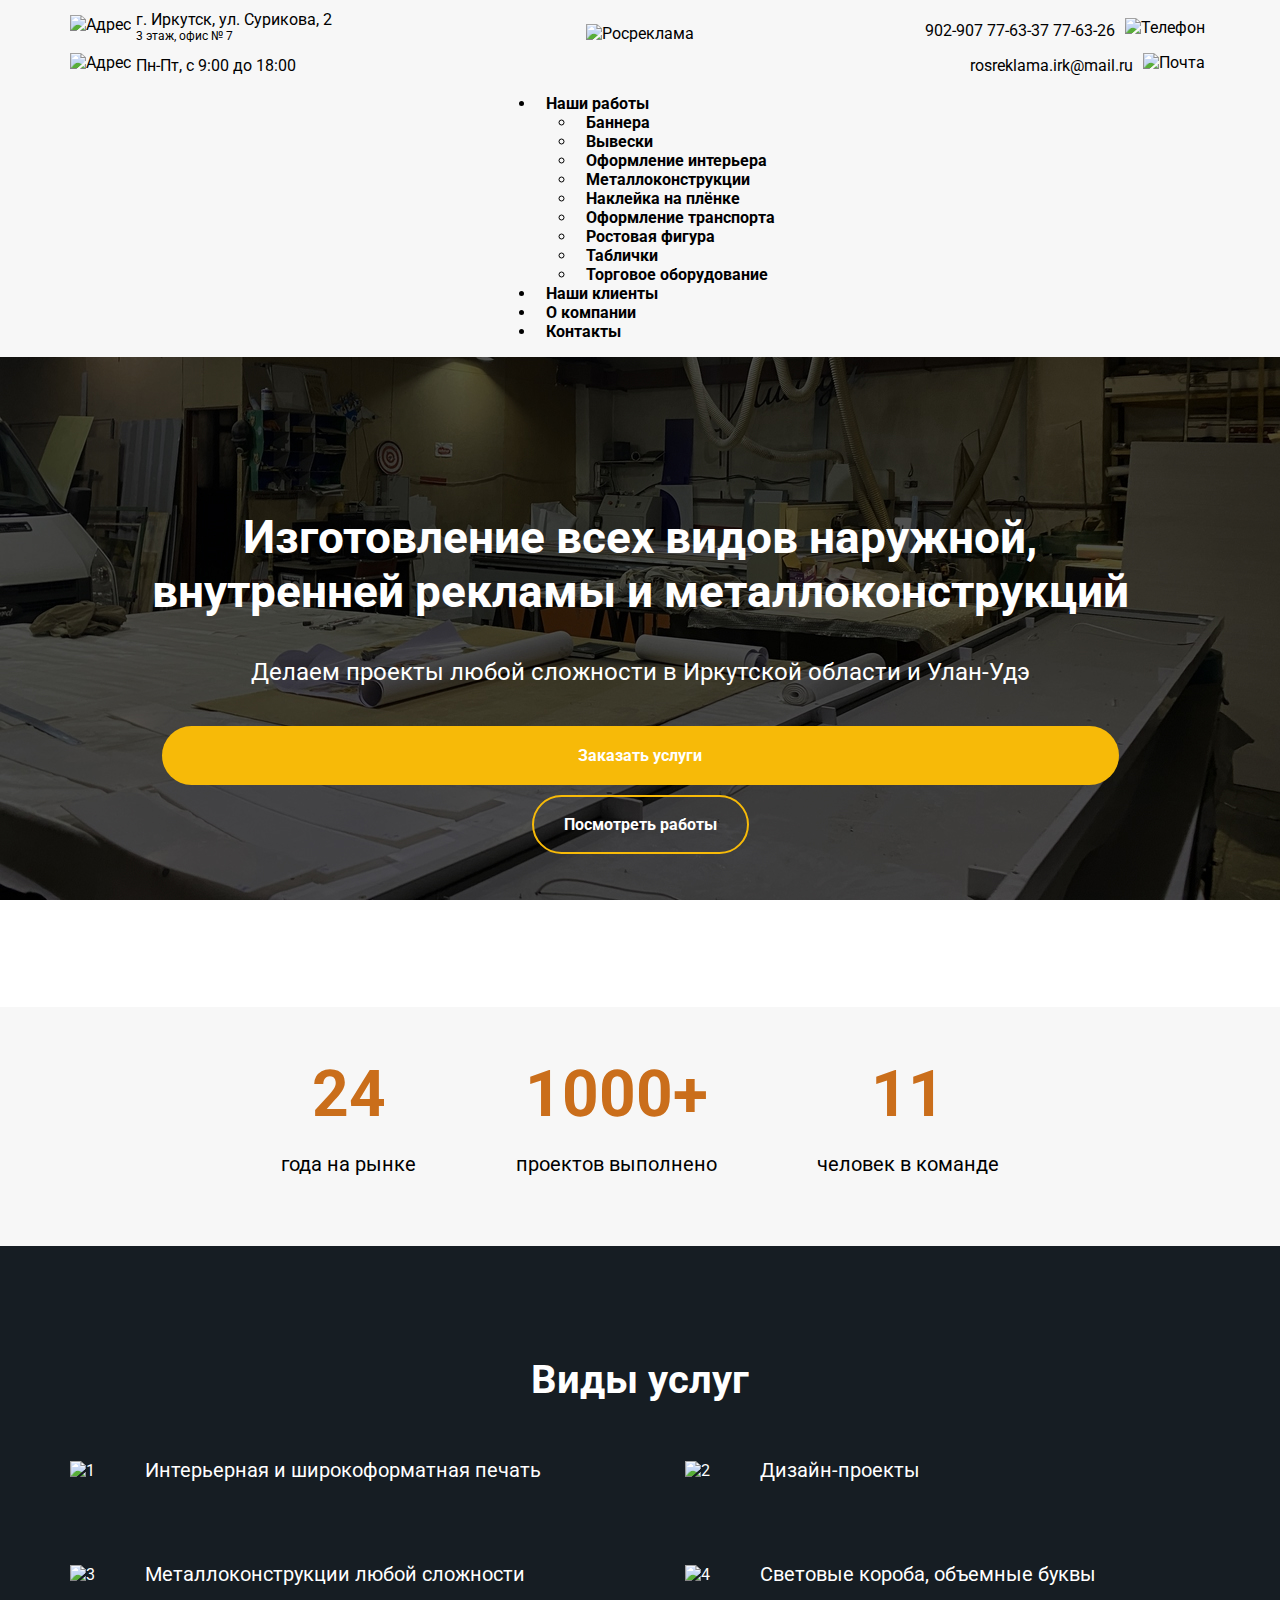
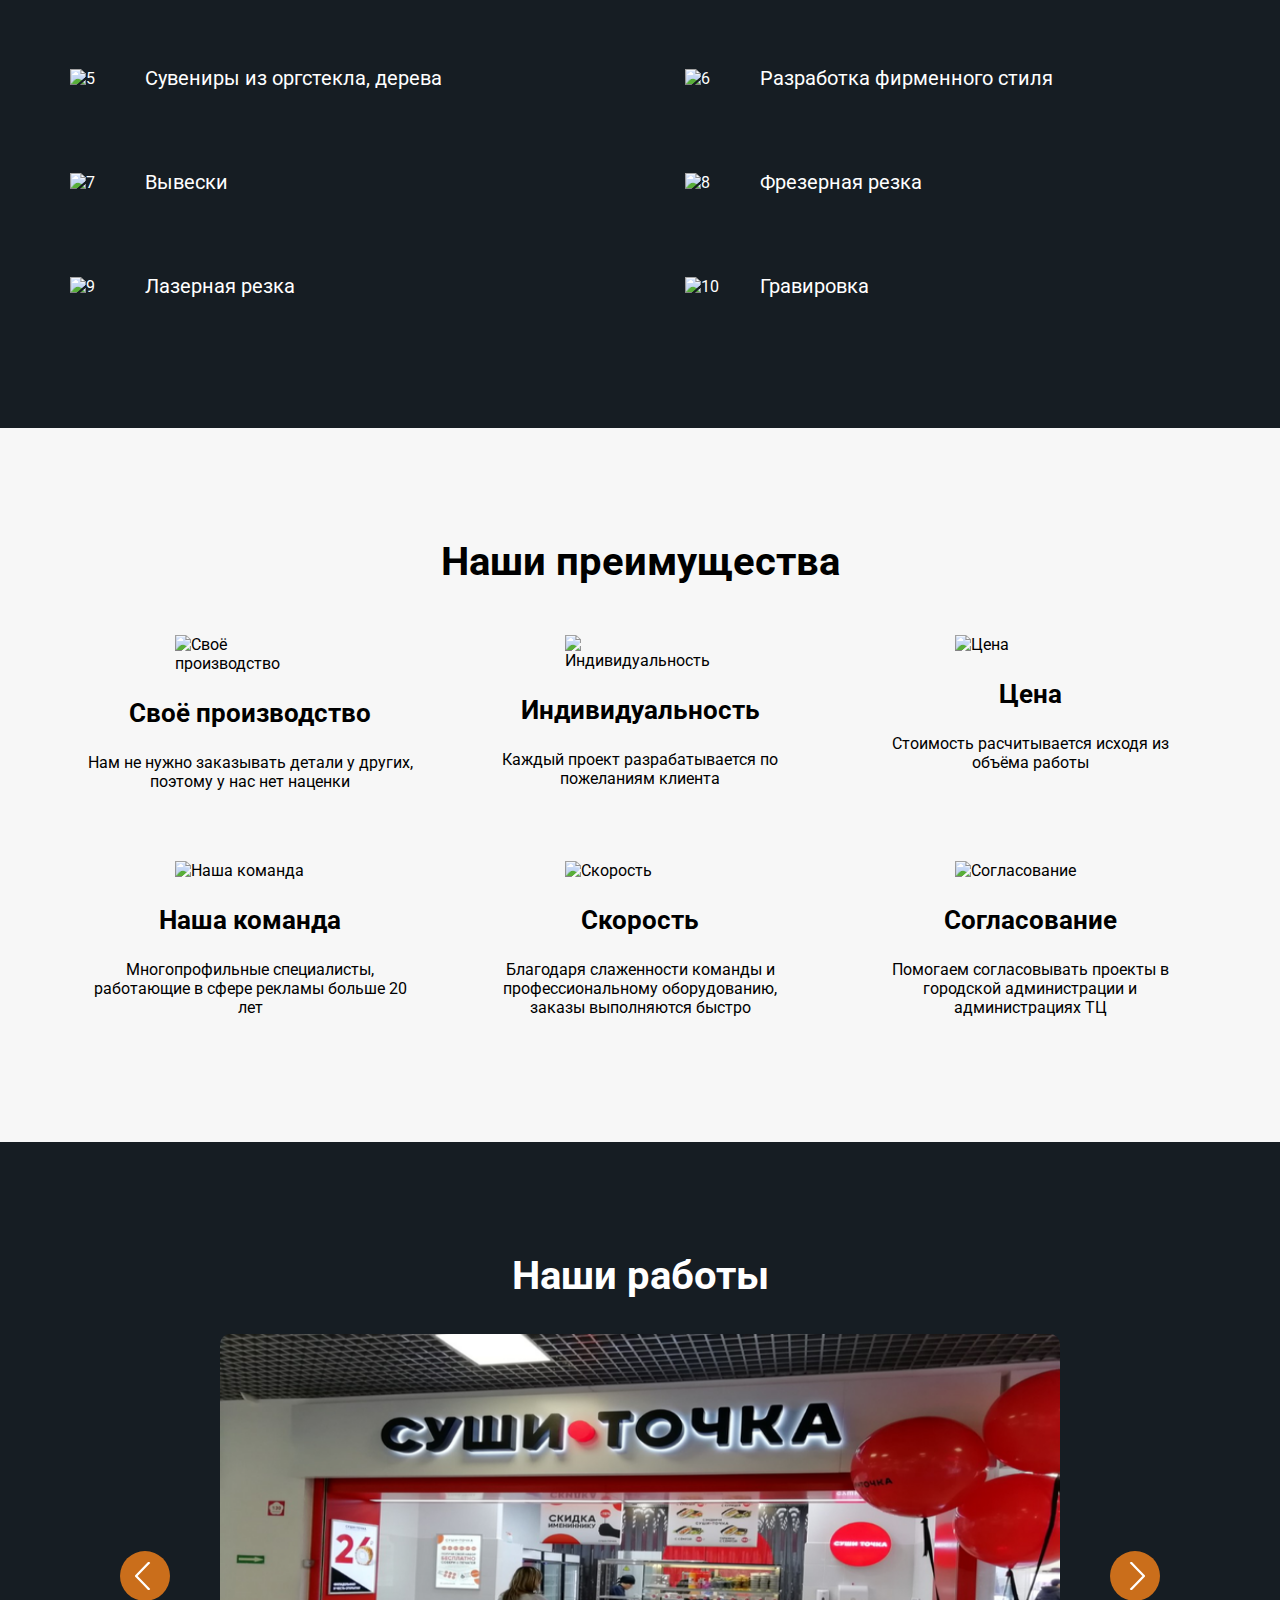
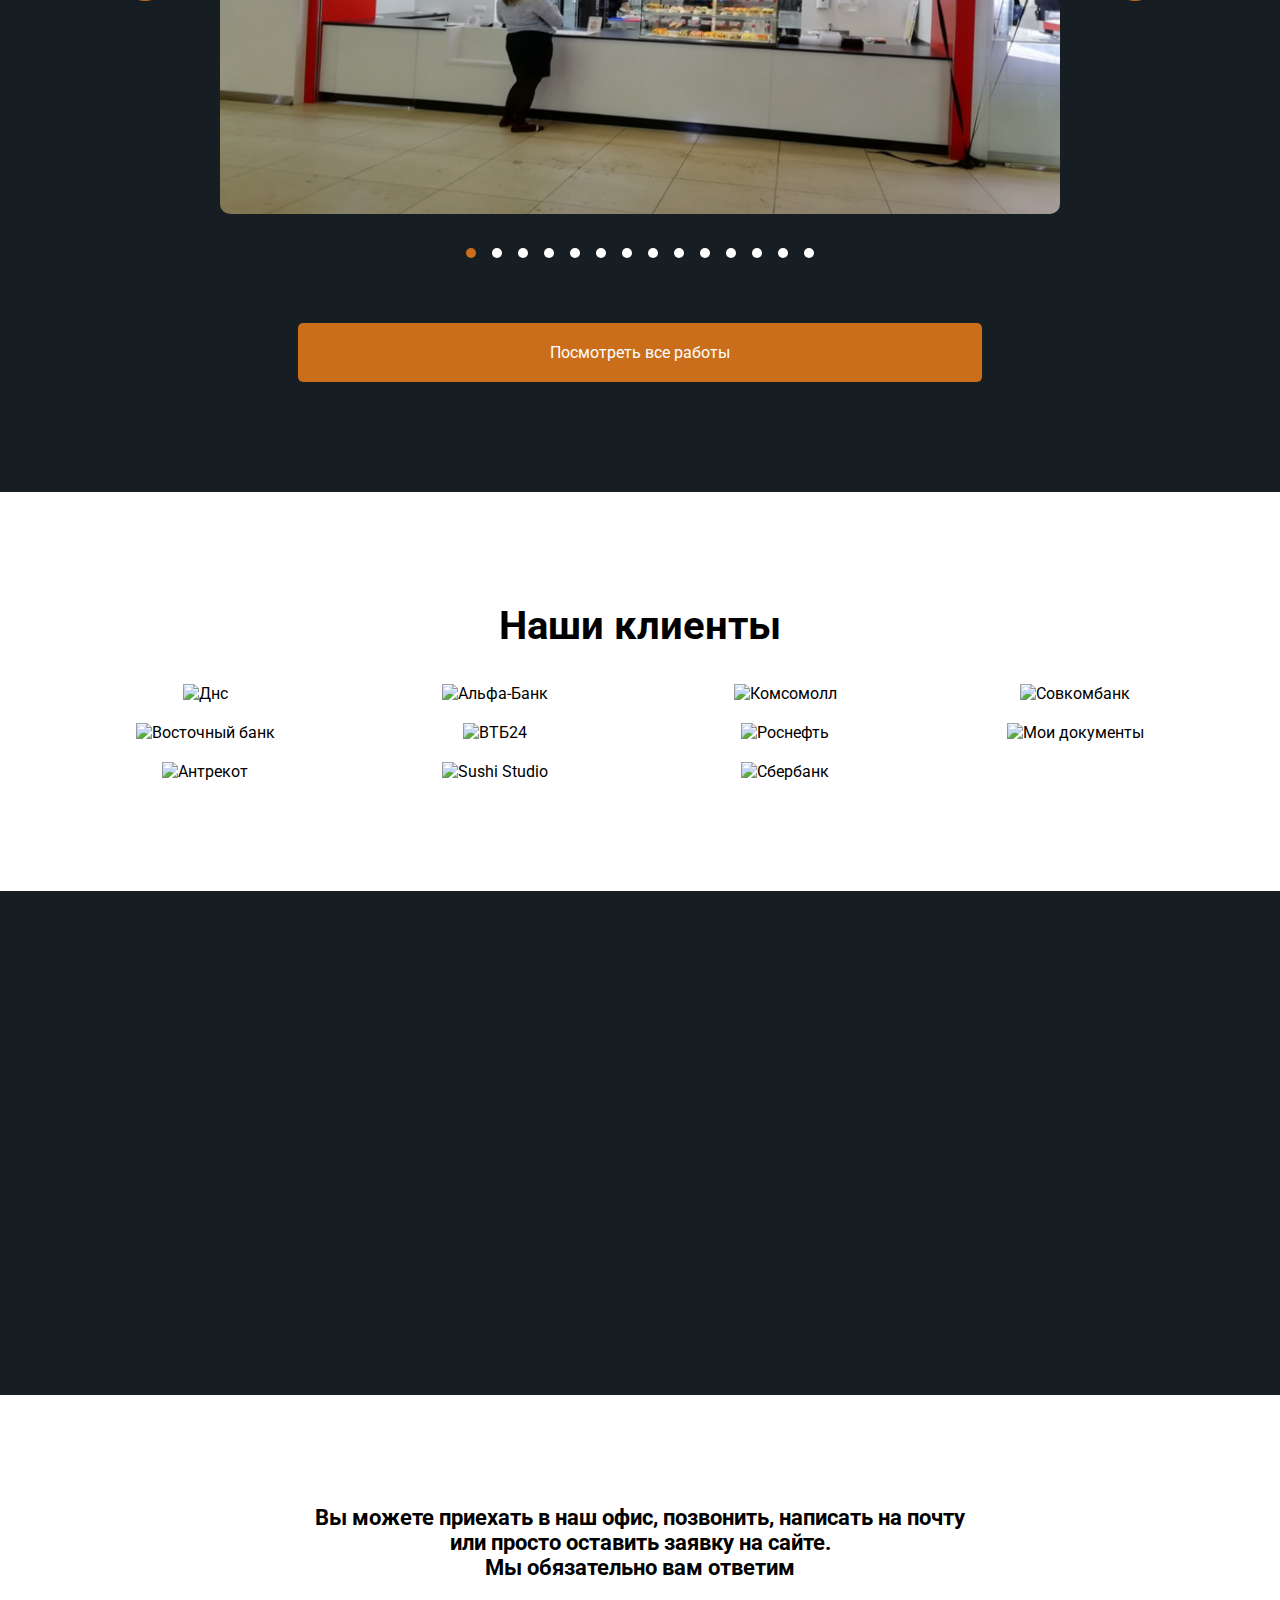
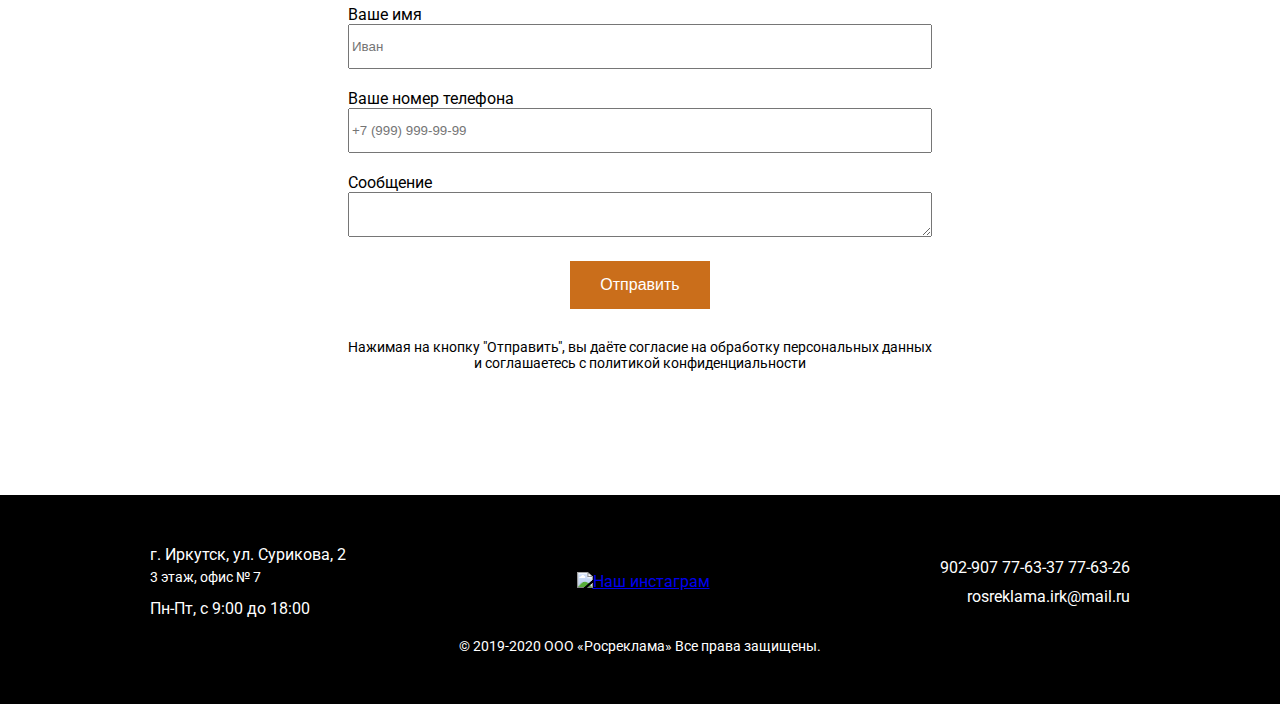
==== commit edfe6de4: "Добавлен раздел "Металлоконструкции"" ====
--- a/index.html
+++ b/index.html
@@ -59,9 +59,12 @@
                         <li><a class="nav-link" href="/items/banner.html">Баннера</a></li>
                         <li><a class="nav-link" href="/items/signboards.html">Вывески</a></li>
                         <li><a class="nav-link" href="/items/interior.html">Оформление интерьера</a></li>
-                        <li><a class="nav-link" href="#">Наклейки на плёнке</a></li>
-                        <li><a class="nav-link" href="#">Брендирование авто</a></li>
-                        <li><a class="nav-link" href="#">Дизайн-проекты</a></li>
+                        <li><a class="nav-link" href="/items/metal-constructions.html">Металлоконструкции</a></li>
+                        <li><a class="nav-link" href="/items/stickers.html">Наклейка на плёнке</a></li>
+                        <li><a class="nav-link" href="/items/transport.html">Оформление транспорта</a></li>
+                        <li><a class="nav-link" href="/items/figures.html">Ростовая фигура</a></li>
+                        <li><a class="nav-link" href="/items/plates.html">Таблички</a></li>
+                        <li><a class="nav-link" href="/items/equipment.html">Торговое оборудование</a></li>
                     </ul>
                 </li>
                 <li><a class="nav-link" href="#">Наши клиенты</a></li>
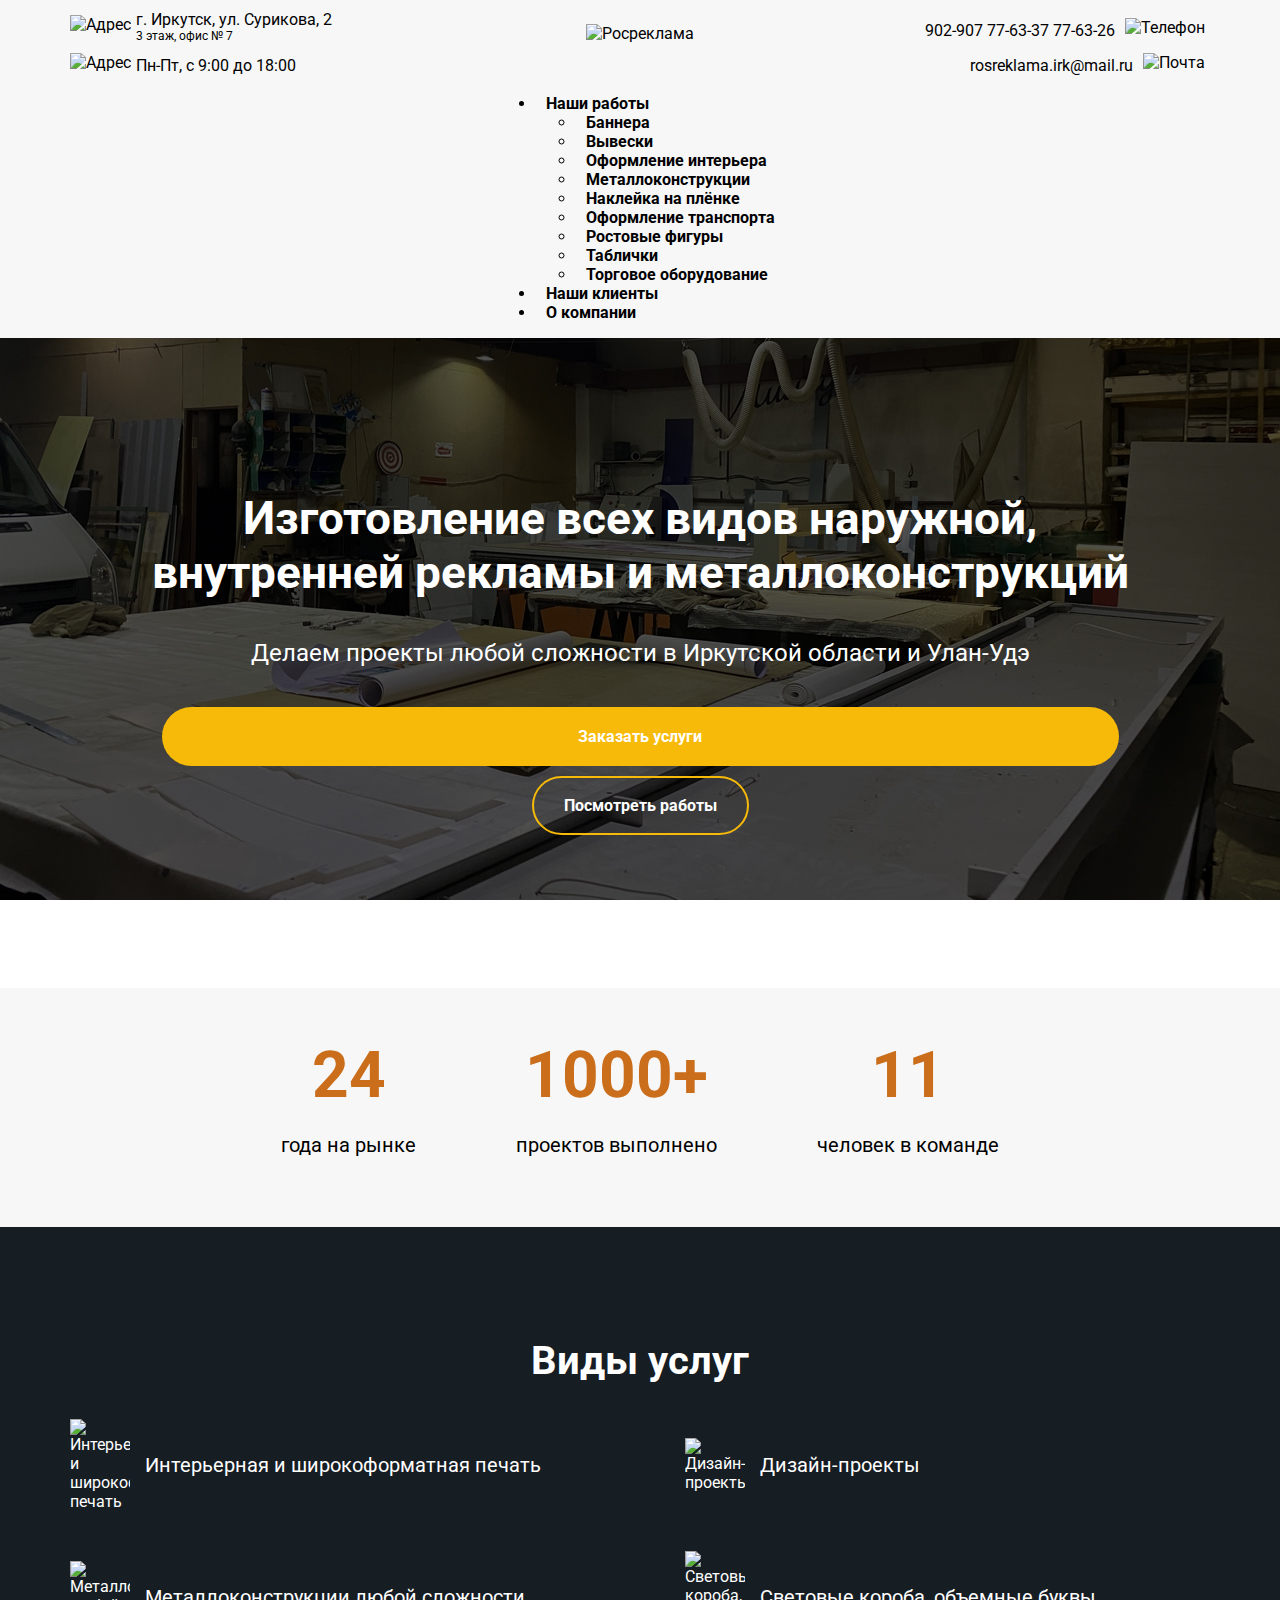
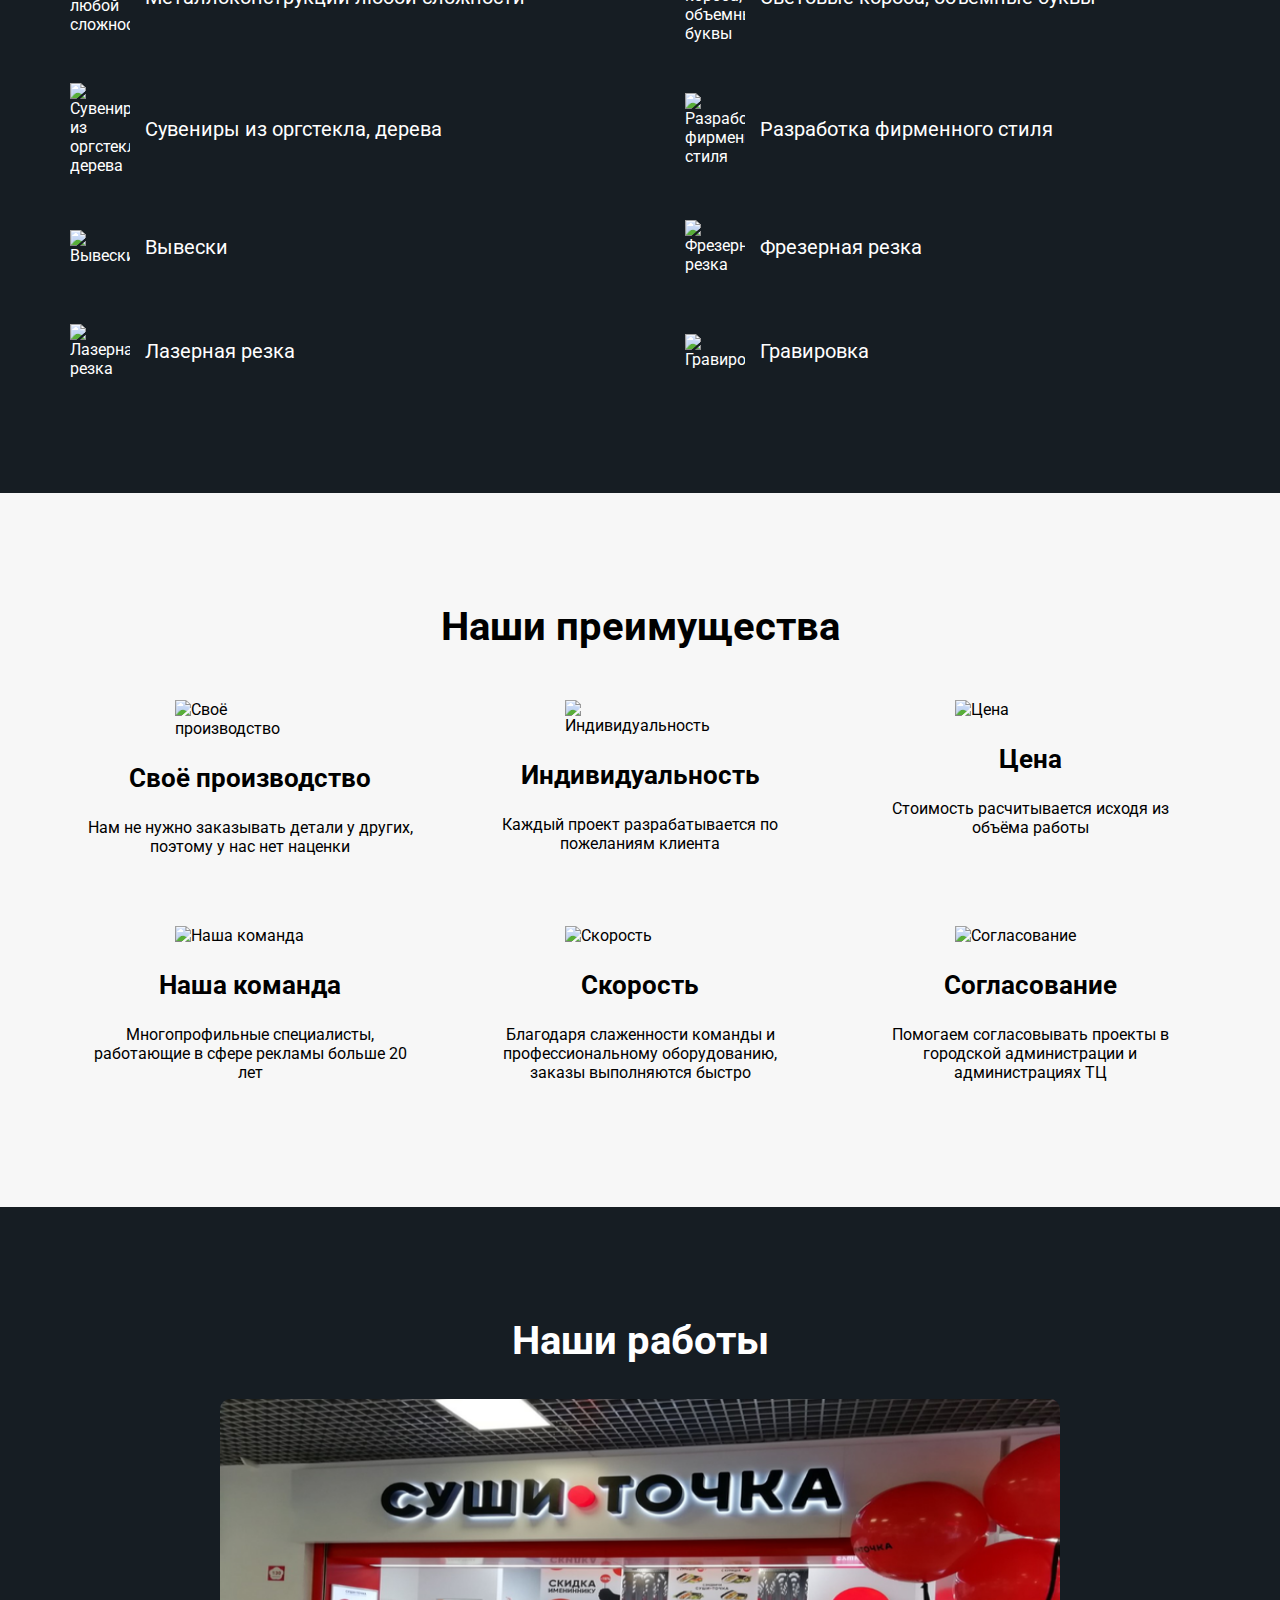
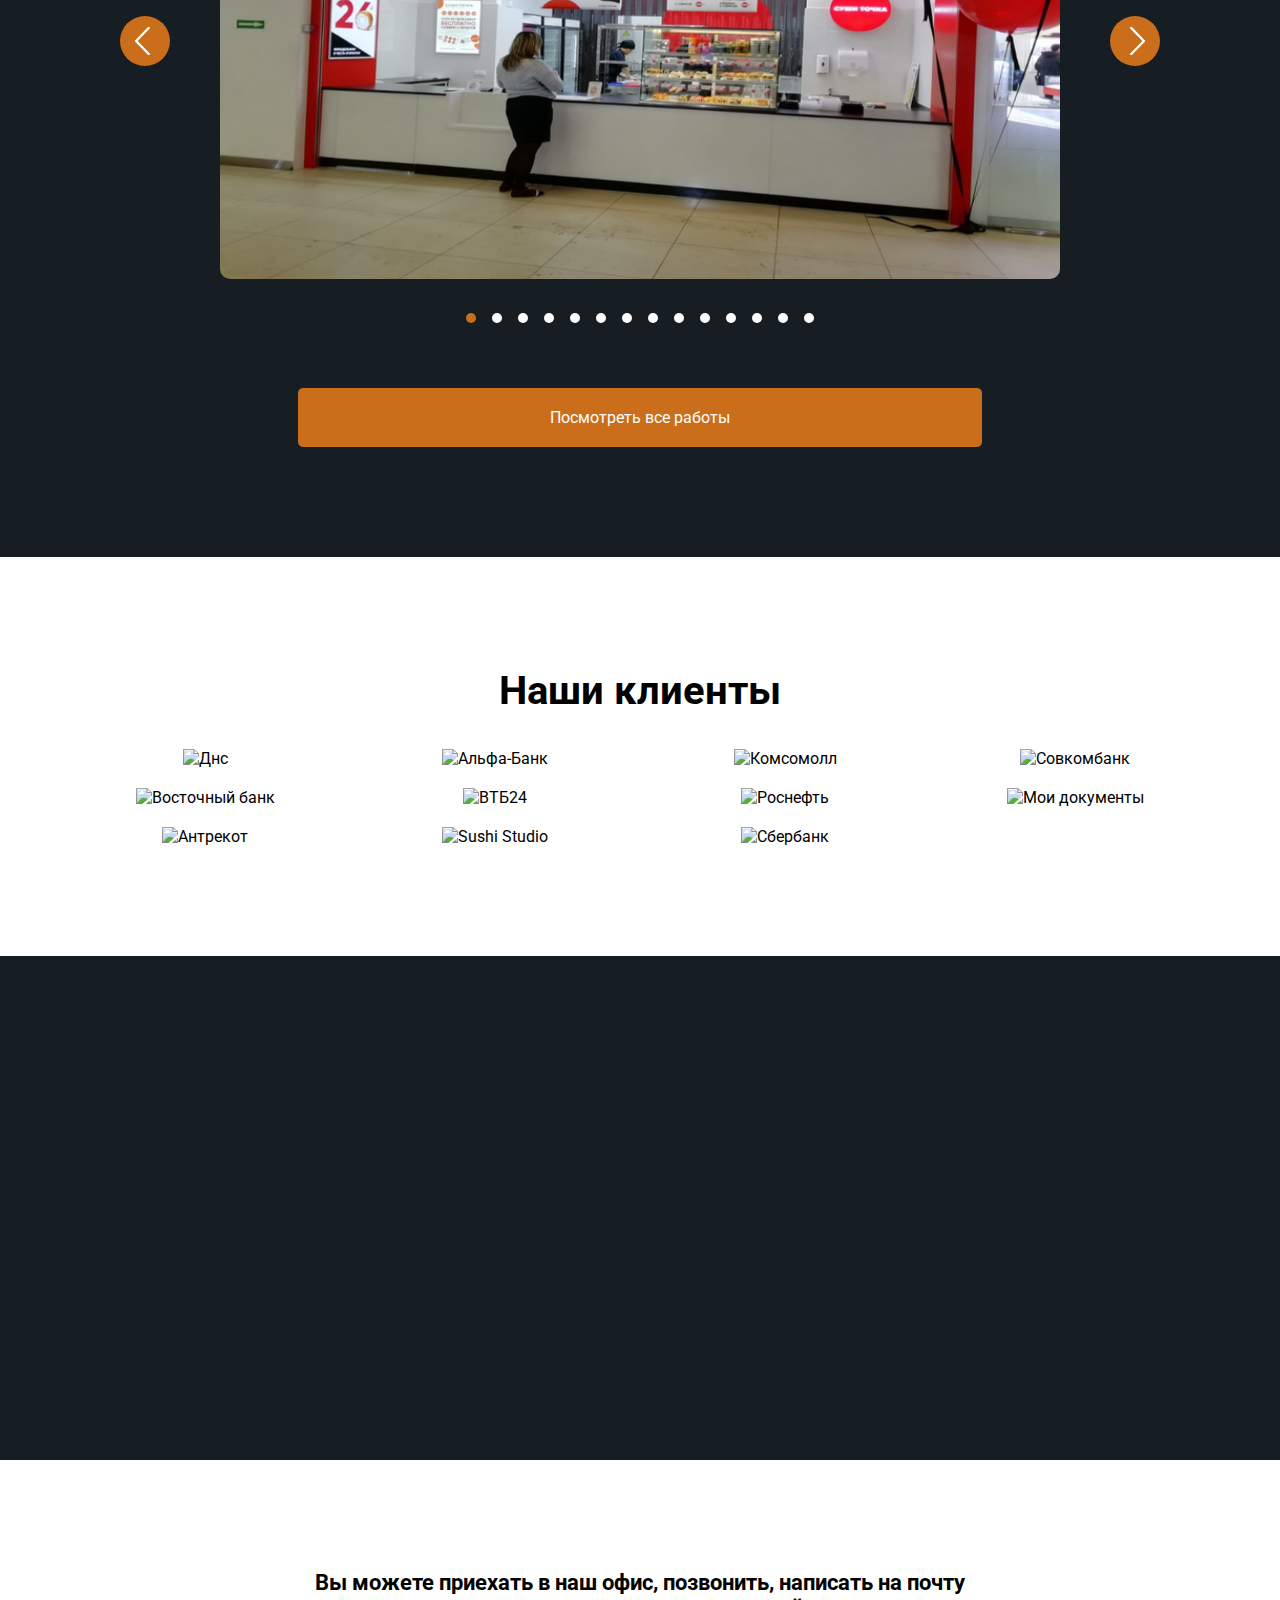
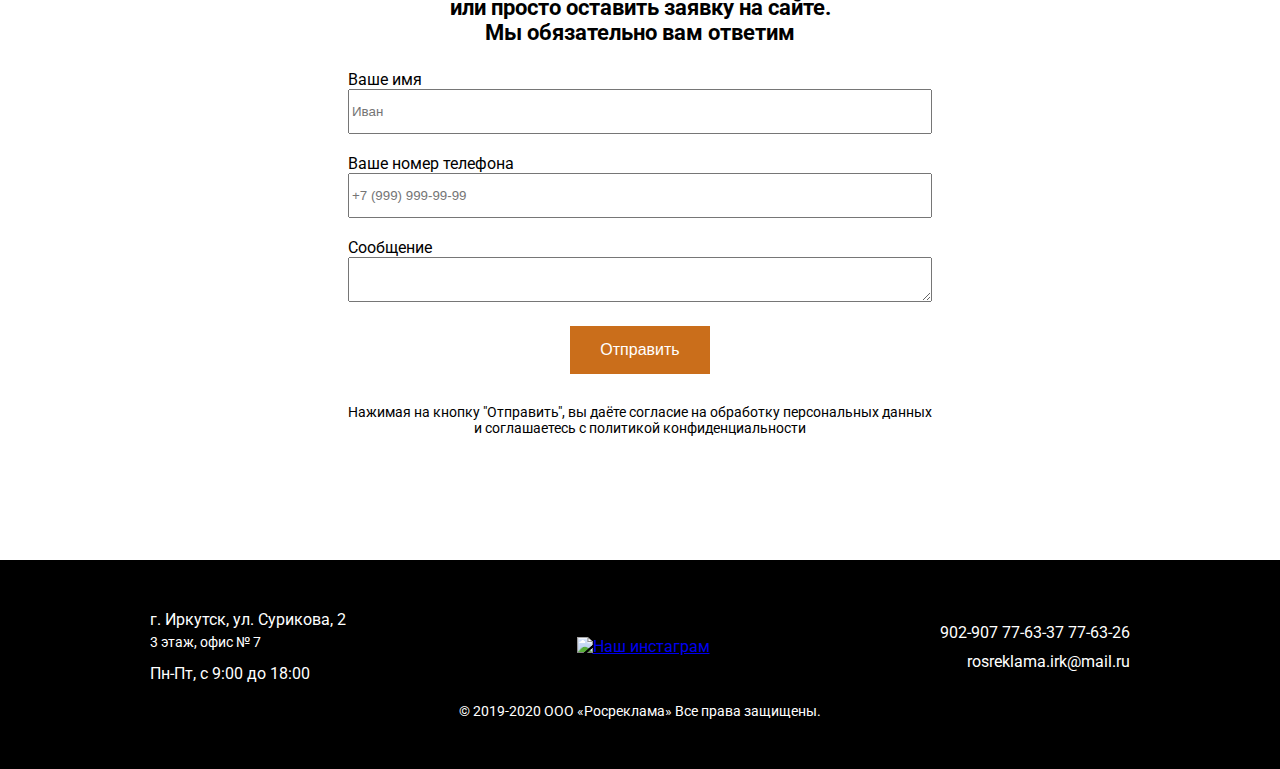
==== commit 8b88cdfc: "Добавлена страница "О компании"" ====
--- a/index.html
+++ b/index.html
@@ -11,7 +11,7 @@
     <title>Рекламно-производственная компания — Росреклама</title>
 </head>
 <body>
-    <img class="header__bar-img" src="/img/burger-menu.svg">
+    <img class="header__bar-img" src="/img/burger-menu.svg" alt="Меню">
     <div class="header-container">
         <!-- Шапка -->
         <header>
@@ -62,14 +62,13 @@
                         <li><a class="nav-link" href="/items/metal-constructions.html">Металлоконструкции</a></li>
                         <li><a class="nav-link" href="/items/stickers.html">Наклейка на плёнке</a></li>
                         <li><a class="nav-link" href="/items/transport.html">Оформление транспорта</a></li>
-                        <li><a class="nav-link" href="/items/figures.html">Ростовая фигура</a></li>
+                        <li><a class="nav-link" href="/items/figures.html">Ростовые фигуры</a></li>
                         <li><a class="nav-link" href="/items/plates.html">Таблички</a></li>
                         <li><a class="nav-link" href="/items/equipment.html">Торговое оборудование</a></li>
                     </ul>
                 </li>
-                <li><a class="nav-link" href="#">Наши клиенты</a></li>
-                <li><a class="nav-link" href="#">О компании</a></li>
-                <li><a class="nav-link" href="#">Контакты</a></li>
+                <li><a class="nav-link" id="nav-link-customers">Наши клиенты</a></li>
+                <li><a class="nav-link" href="/about.html">О компании</a></li>
             </ul>
         </nav>    
     </div>
@@ -110,43 +109,43 @@
             <h2>Виды услуг</h2>
             <div class="services__items">
                 <div class="services__items__item">
-                    <img src="/img/services/services 1.svg" alt="1">
+                    <img src="/img/services/services-1.svg" alt="Интерьерная и широкоформатная печать">
                     <p>Интерьерная и широкоформатная печать</p>
                 </div>
                 <div class="services__items__item">
-                    <img src="/img/services/services 2.svg" alt="2">
+                    <img src="/img/services/services-2.svg" alt="Дизайн-проекты">
                     <p>Дизайн-проекты</p>
                 </div>
                 <div class="services__items__item">
-                    <img src="/img/services/services 3.svg" alt="3">
+                    <img src="/img/services/services-3.svg" alt="Металлоконструкции любой сложности">
                     <p>Металлоконструкции любой сложности</p>
                 </div>
                 <div class="services__items__item">
-                    <img src="/img/services/services 4.svg" alt="4">
+                    <img src="/img/services/services-4.svg" alt="Световые короба, объемные буквы">
                     <p>Световые короба, объемные буквы</p>
                 </div>
                 <div class="services__items__item">
-                    <img src="/img/services/services 5.svg" alt="5">
+                    <img src="/img/services/services-5.svg" alt="Сувениры из оргстекла, дерева">
                     <p>Сувениры из оргстекла, дерева</p>
                 </div>
                 <div class="services__items__item">
-                    <img src="/img/services/services 6.svg" alt="6">
+                    <img src="/img/services/services-6.svg" alt="Разработка фирменного стиля">
                     <p>Разработка фирменного стиля</p>
                 </div>
                 <div class="services__items__item">
-                    <img src="/img/services/services 7.svg" alt="7">
+                    <img src="/img/services/services-7.svg" alt="Вывески">
                     <p>Вывески</p>
                 </div>
                 <div class="services__items__item">
-                    <img src="/img/services/services 8.svg" alt="8">
+                    <img src="/img/services/services-8.svg" alt="Фрезерная резка">
                     <p>Фрезерная резка</p>
                 </div>
                 <div class="services__items__item">
-                    <img src="/img/services/services 9.svg" alt="9">
+                    <img src="/img/services/services-9.svg" alt="Лазерная резка">
                     <p>Лазерная резка</p>
                 </div>
                 <div class="services__items__item">
-                    <img src="/img/services/services 10.svg" alt="10">
+                    <img src="/img/services/services-10.svg" alt="Гравировка">
                     <p>Гравировка</p>
                 </div>
             </div>
@@ -208,59 +207,59 @@
                 <div id="btn__prev"><img src="/img/portfolio/btn-arrow-left.svg" alt="Назад"></div>
     
                 <div class="portfolio__slide active">
-                    <img src="/img/portfolio/1.png">
-                </div>
-    
-                <div class="portfolio__slide">
-                    <img src="/img/portfolio/2.png">
-                </div>
-    
-                <div class="portfolio__slide">
-                    <img src="/img/portfolio/3.png">
-                </div>
-    
-                <div class="portfolio__slide">
-                    <img src="/img/portfolio/4.png">
-                </div>
-    
-                <div class="portfolio__slide">
-                    <img src="/img/portfolio/5.png">
-                </div>
-    
-                <div class="portfolio__slide">
-                    <img src="/img/portfolio/6.png">
-                </div>
-    
-                <div class="portfolio__slide">
-                    <img src="/img/portfolio/7.png">
-                </div>
-    
-                <div class="portfolio__slide">
-                    <img src="/img/portfolio/8.png">
-                </div>
-    
-                <div class="portfolio__slide">
-                    <img src="/img/portfolio/9.png">
-                </div>
-    
-                <div class="portfolio__slide">
-                    <img src="/img/portfolio/10.png">
-                </div>
-    
-                <div class="portfolio__slide">
-                    <img src="/img/portfolio/11.png">
-                </div>
-    
-                <div class="portfolio__slide">
-                    <img src="/img/portfolio/12.png">
-                </div>
-    
-                <div class="portfolio__slide">
-                    <img src="/img/portfolio/13.png">
-                </div>
-    
-                <div class="portfolio__slide">
-                    <img src="/img/portfolio/14.png">
+                    <img src="/img/portfolio/1.png" alt="Вывески, баннера, плакаты">
+                </div>
+    
+                <div class="portfolio__slide">
+                    <img src="/img/portfolio/2.png" alt="Вывески, баннера, плакаты">
+                </div>
+    
+                <div class="portfolio__slide">
+                    <img src="/img/portfolio/3.png" alt="Вывески, баннера, плакаты">
+                </div>
+    
+                <div class="portfolio__slide">
+                    <img src="/img/portfolio/4.png" alt="Вывески, баннера, плакаты">
+                </div>
+    
+                <div class="portfolio__slide">
+                    <img src="/img/portfolio/5.png" alt="Вывески, баннера, плакаты">
+                </div>
+    
+                <div class="portfolio__slide">
+                    <img src="/img/portfolio/6.png" alt="Вывески, баннера, плакаты">
+                </div>
+    
+                <div class="portfolio__slide">
+                    <img src="/img/portfolio/7.png" alt="Вывески, баннера, плакаты">
+                </div>
+    
+                <div class="portfolio__slide">
+                    <img src="/img/portfolio/8.png" alt="Вывески, баннера, плакаты">
+                </div>
+    
+                <div class="portfolio__slide">
+                    <img src="/img/portfolio/9.png" alt="Вывески, баннера, плакаты">
+                </div>
+    
+                <div class="portfolio__slide">
+                    <img src="/img/portfolio/10.png" alt="Вывески, баннера, плакаты">
+                </div>
+    
+                <div class="portfolio__slide">
+                    <img src="/img/portfolio/11.png" alt="Вывески, баннера, плакаты">
+                </div>
+    
+                <div class="portfolio__slide">
+                    <img src="/img/portfolio/12.png" alt="Вывески, баннера, плакаты">
+                </div>
+    
+                <div class="portfolio__slide">
+                    <img src="/img/portfolio/13.png" alt="Вывески, баннера, плакаты">
+                </div>
+    
+                <div class="portfolio__slide">
+                    <img src="/img/portfolio/14.png" alt="Вывески, баннера, плакаты">
                 </div>
     
                 <div id="btn__next"><img src="/img/portfolio/btn-arrow-right.svg" alt="Вперёд"></div>
@@ -288,7 +287,7 @@
 
     <!-- Секция "Наши клиенты" -->
     <div class="customers-container">
-        <div class="customers">
+        <div class="customers" id="customers">
             <h2>Наши клиенты</h2>
             <div class="customers__items">
                 <img src="/img/customers/DNS.png" alt="Днс">
@@ -298,7 +297,7 @@
                 <img src="/img/customers/vos-bank.jpg" alt="Восточный банк">
                 <img src="/img/customers/vtb24.png" alt="ВТБ24">
                 <img src="/img/customers/rosneft.png" alt="Роснефть">
-                <img src="/img/customers/my document.png" alt="Мои документы">
+                <img src="/img/customers/my-document.png" alt="Мои документы">
                 <img src="/img/customers/antrekot.jpg" alt="Антрекот">
                 <img src="/img/customers/sushi-studio.jpg" alt="Sushi Studio">
                 <img src="/img/customers/sberbank.png" alt="Сбербанк">
@@ -310,7 +309,7 @@
     <div class="map-container">
         <div class="map">
             <iframe src="https://www.google.com/maps/embed?pb=!1m18!1m12!1m3!1d2440.5554075759514!2d104.26704931540708!3d52.28777297977088!2m3!1f0!2f0!3f0!3m2!1i1024!2i768!4f13.1!3m3!1m2!1s0x5da824b7ddd6bfbd%3A0xc861295e3509739a!2z0J7QntCeICLQmNGA0LrRg9GC0YHQutC40Lkg0JrRg9C_0LXRhiI!5e0!3m2!1sru!2sru!4v1591954950347!5m2!1sru!2sru"
-            width="850" height="400" frameborder="0" style="border:0;" allowfullscreen="" aria-hidden="false" tabindex="0"></iframe>
+            width="850" height="400" style="border:0;" allowfullscreen="" aria-hidden="false" tabindex="0"></iframe>
         </div>
     </div>
 
@@ -386,12 +385,14 @@
 
     <!-- Плавный скролл до секции N ("Наши работы") -->
     <script>
-        const btnPortfolio = document.querySelector('.cover__buttons__btn-2')
-        const portfolio = document.querySelector('.portfolio')
-        
-        const btnForm = document.querySelector('.cover__buttons__btn-1')
-        const form = document.querySelector('.form')
-
+        const btnPortfolio = document.querySelector('.cover__buttons__btn-2'),
+        portfolio = document.querySelector('.portfolio'),
+        btnForm = document.querySelector('.cover__buttons__btn-1'),
+        form = document.querySelector('.form'),
+        btnCustomers = document.querySelector('#nav-link-customers'),
+        customers = document.querySelector('.customers');
+
+        scrollToDiv(btnCustomers, customers);
         scrollToDiv(btnPortfolio, portfolio);
         scrollToDiv(btnForm, form);
 
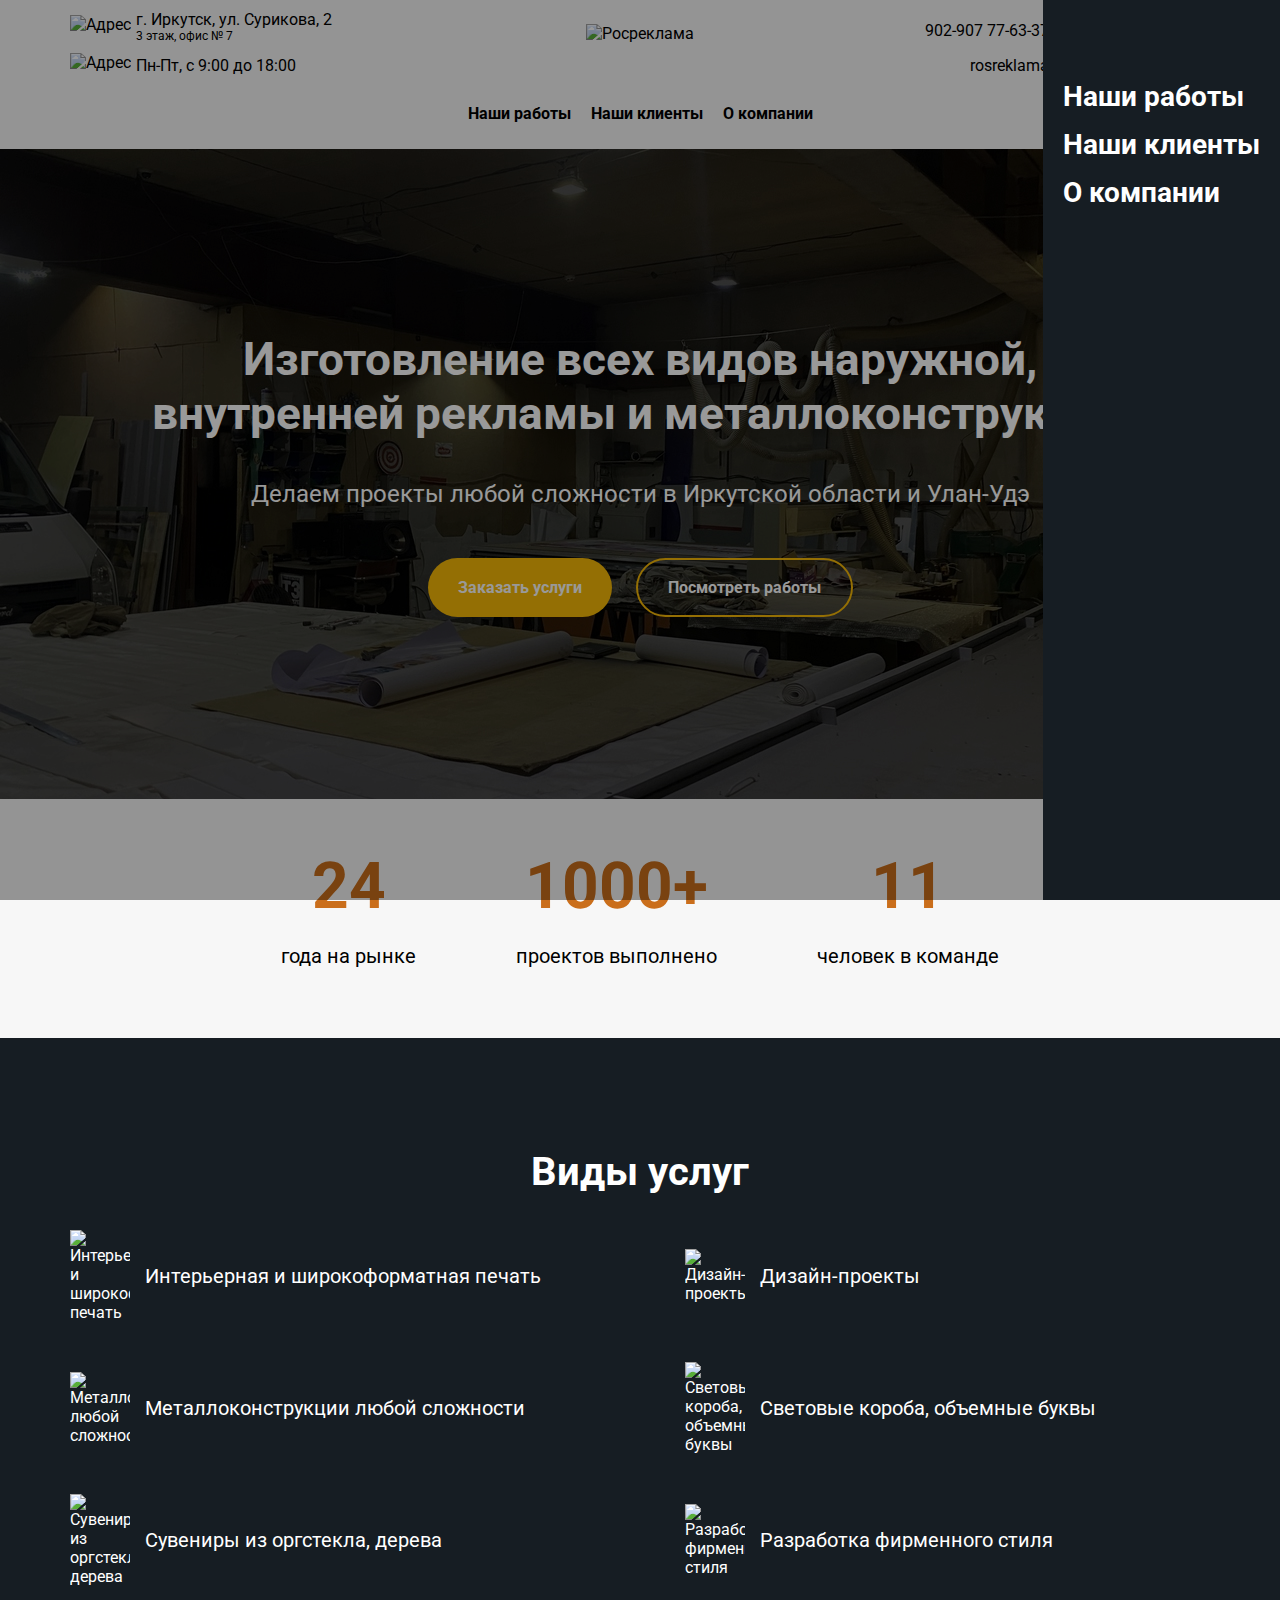
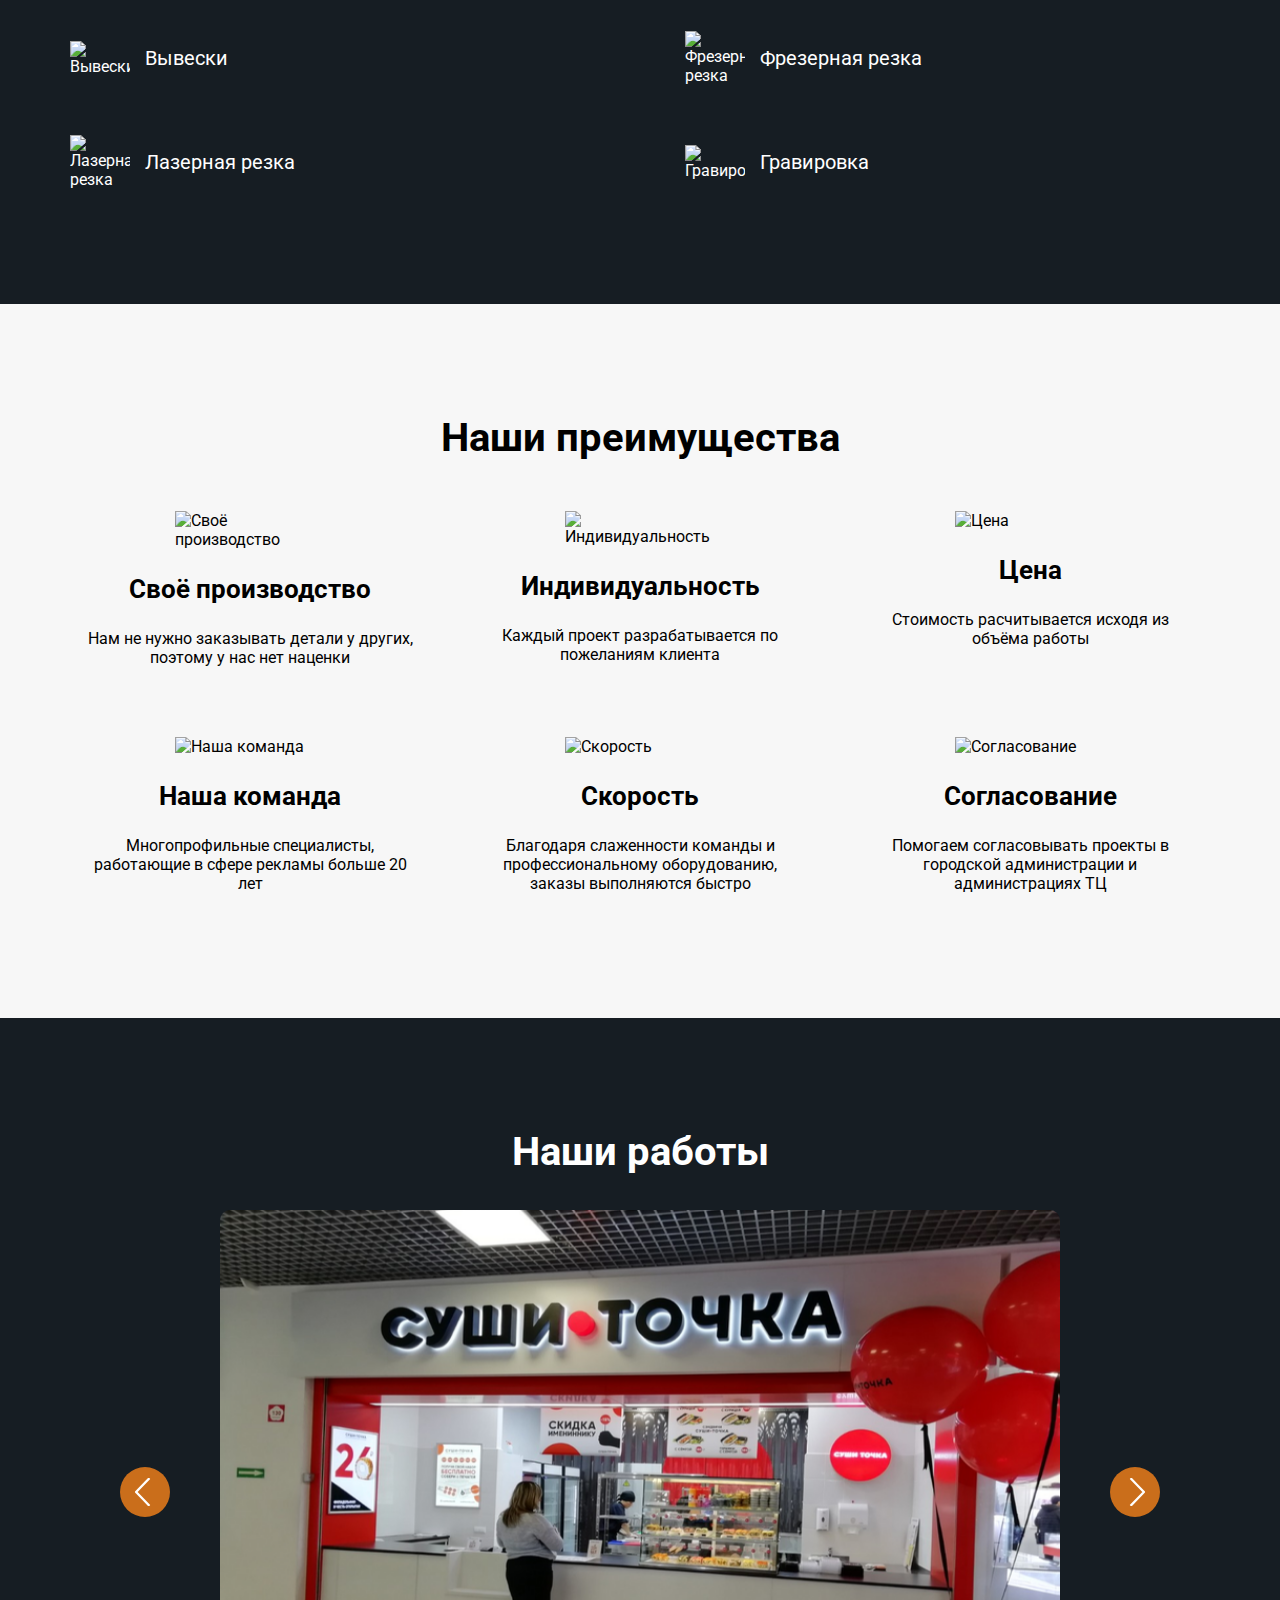
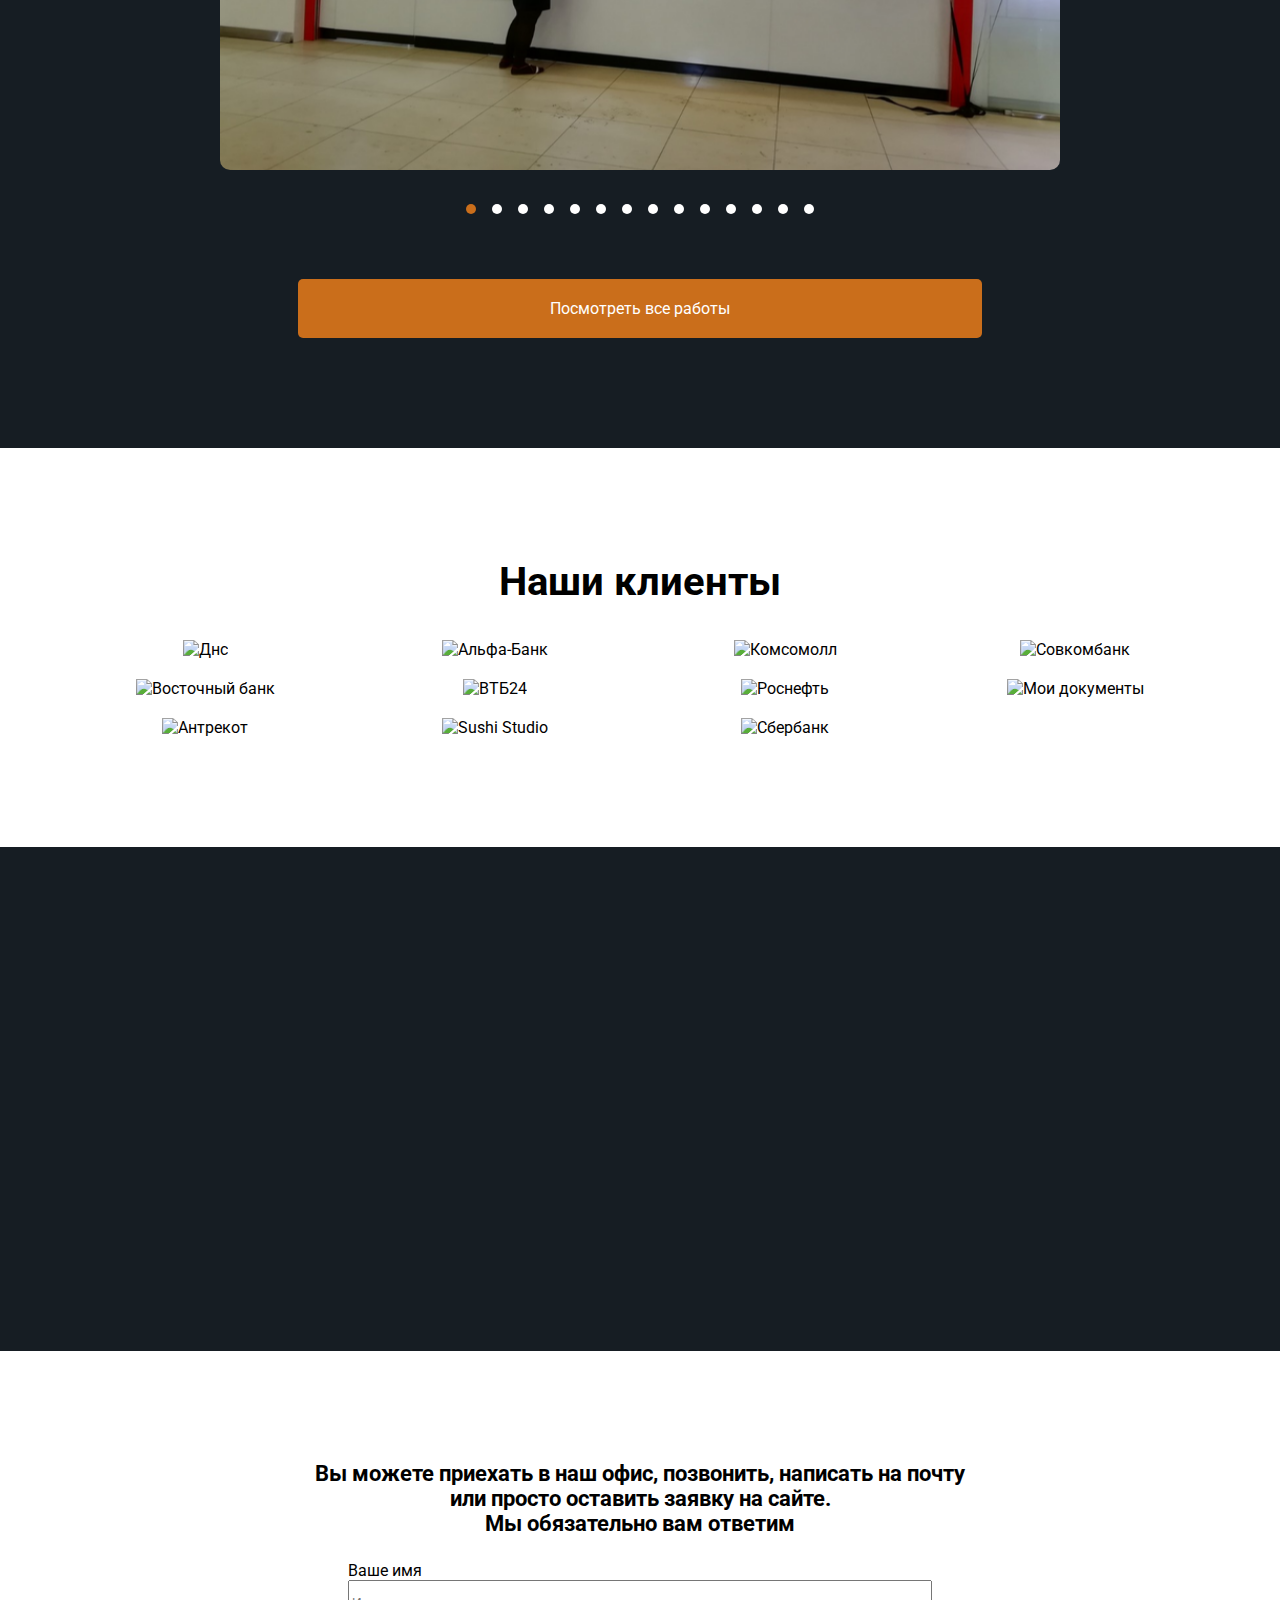
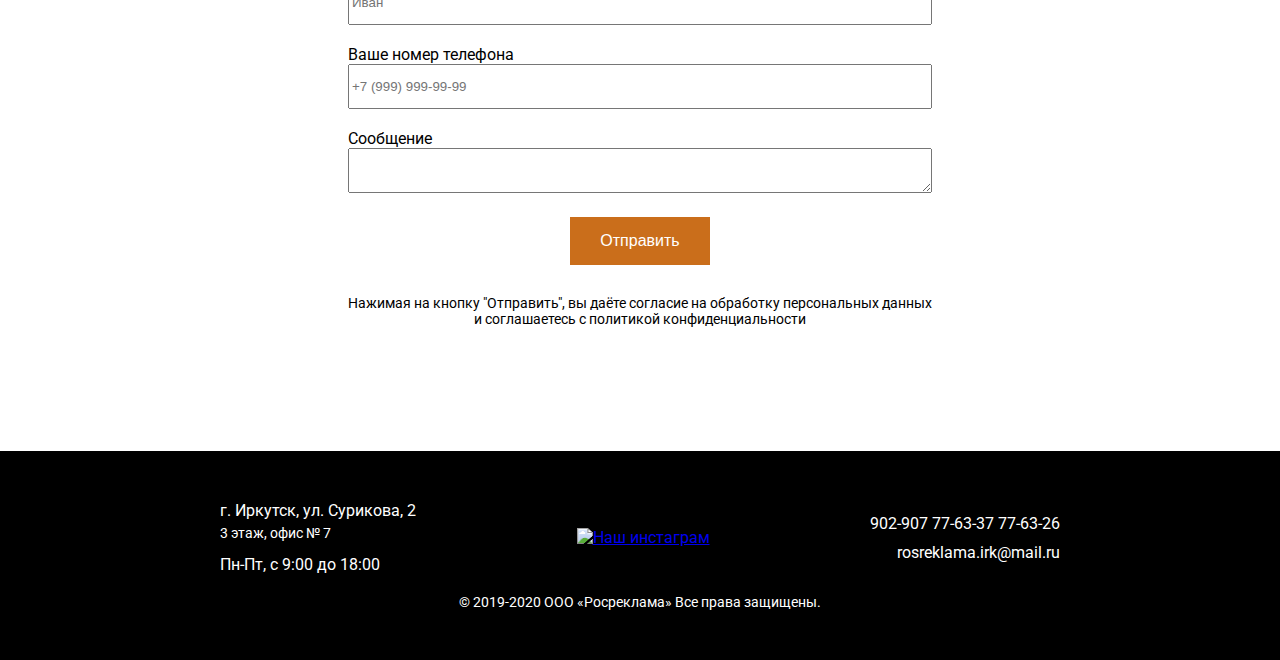
==== commit c612956d: "Написаны стили для выпадающего меню" ====
--- a/index.html
+++ b/index.html
@@ -5,13 +5,25 @@
     <meta name="viewport" content="width=device-width, initial-scale=1.0">
     <link rel="shortcut icon" href="/img/favicon.ico" type="image/x-icon">
     <link href="https://fonts.googleapis.com/css2?family=Roboto:wght@400;700&display=swap" rel="stylesheet">
-    <link rel="stylesheet" href="/css/header-footer.css">
     <link rel="stylesheet" href="/css/style.css">
     <link rel="stylesheet" href="/css/style-media.css">
     <title>Рекламно-производственная компания — Росреклама</title>
 </head>
 <body>
-    <img class="header__bar-img" src="/img/burger-menu.svg" alt="Меню">
+    <div class="header__bar header__bar_active">
+
+        <img class="header__bar-img" src="/img/burger-menu.svg" alt="Меню">
+
+        <nav class="header__bar_nav">
+            <a href="/items/nav.html" class="header__bar_link">Наши работы</a>
+            <a href="" class="header__bar_link">Наши клиенты</a>
+            <a href="/about.html" class="header__bar_link">О компании</a>
+        </nav>
+
+        <div class="header__bar_background"></div>
+
+    </div>
+
     <div class="header-container">
         <!-- Шапка -->
         <header>
@@ -65,6 +77,7 @@
                         <li><a class="nav-link" href="/items/figures.html">Ростовые фигуры</a></li>
                         <li><a class="nav-link" href="/items/plates.html">Таблички</a></li>
                         <li><a class="nav-link" href="/items/equipment.html">Торговое оборудование</a></li>
+                        <li><a class="nav-link" href="/items/washing.html">Мойка вывесок</a></li>
                     </ul>
                 </li>
                 <li><a class="nav-link" id="nav-link-customers">Наши клиенты</a></li>
--- a/css/style.css
+++ b/css/style.css
@@ -1,8 +1,7 @@
 @charset "UTF-8";
 /* Стандартные настройки */
 *, *:before, *:after {
-  -webkit-box-sizing: border-box;
-          box-sizing: border-box;
+  box-sizing: border-box;
 }
 
 html {
@@ -54,22 +53,70 @@
   background-color: #fff;
 }
 
-/* Шапка */
+.footer-container {
+  background-color: #000;
+}
+
 .header__bar-img {
   display: none;
   width: 50px;
   height: 50px;
-}
-
+  z-index: 30;
+}
+
+.header__bar .header__bar_nav {
+  display: flex;
+  background-color: #161D23;
+  flex-direction: column;
+  justify-content: flex-start;
+  position: fixed;
+  right: 0;
+  padding: 80px 20px;
+  font-size: 28px;
+  height: 100%;
+  z-index: 25;
+  right: -30%;
+  transition: 0.3s;
+}
+
+.header__bar .header__bar_nav .header__bar_link {
+  color: #fff;
+  text-decoration: none;
+  margin-bottom: 15px;
+  font-weight: bold;
+}
+
+.header__bar .header__bar_nav .header__bar_link:hover {
+  color: #CA6E1B;
+}
+
+.header__bar .header__bar_background {
+  display: none;
+  position: fixed;
+  left: 0;
+  top: 0;
+  width: 100%;
+  height: 100%;
+  z-index: 20;
+}
+
+.header__bar_active .header__bar_nav {
+  right: 0;
+}
+
+.header__bar_active .header__bar_background {
+  display: block;
+  background-color: rgba(0, 0, 0, 0.4);
+}
+
+/* Шапка */
 header {
   max-width: 114rem;
   margin: 0 auto;
   padding-top: 1rem;
   background-color: #F7F7F7;
-  display: -ms-grid;
   display: grid;
-  -ms-grid-columns: 1fr 2fr 1fr;
-      grid-template-columns: 1fr 2fr 1fr;
+  grid-template-columns: 1fr 2fr 1fr;
 }
 
 header img:not(.header-logo) {
@@ -95,23 +142,14 @@
 }
 
 header .header-item-datetime {
-  display: -webkit-box;
-  display: -ms-flexbox;
-  display: flex;
-  -webkit-box-align: center;
-      -ms-flex-align: center;
-          align-items: center;
+  display: flex;
+  align-items: center;
 }
 
 header .header-center {
-  display: -webkit-box;
-  display: -ms-flexbox;
-  display: flex;
-  -ms-flex-item-align: center;
-      align-self: center;
-  -webkit-box-pack: center;
-      -ms-flex-pack: center;
-          justify-content: center;
+  display: flex;
+  align-self: center;
+  justify-content: center;
 }
 
 header .header-center img {
@@ -119,29 +157,16 @@
 }
 
 header .header-right {
-  display: -webkit-box;
-  display: -ms-flexbox;
-  display: flex;
-  -webkit-box-orient: vertical;
-  -webkit-box-direction: normal;
-      -ms-flex-direction: column;
-          flex-direction: column;
-  -webkit-box-pack: end;
-      -ms-flex-pack: end;
-          justify-content: flex-end;
+  display: flex;
+  flex-direction: column;
+  justify-content: flex-end;
 }
 
 header .header-right .header-right-info {
   margin-bottom: 1rem;
-  display: -webkit-box;
-  display: -ms-flexbox;
-  display: flex;
-  -webkit-box-pack: end;
-      -ms-flex-pack: end;
-          justify-content: flex-end;
-  -webkit-box-align: center;
-      -ms-flex-align: center;
-          align-items: center;
+  display: flex;
+  justify-content: flex-end;
+  align-items: center;
 }
 
 header .header-right .header-right-info:last-child {
@@ -153,33 +178,65 @@
 }
 
 nav {
-  display: -webkit-box;
-  display: -ms-flexbox;
-  display: flex;
-  -webkit-box-pack: center;
-      -ms-flex-pack: center;
-          justify-content: center;
-  max-width: 114rem;
-  margin: 0 auto;
-}
-
-nav a {
+  display: flex;
+  justify-content: center;
+  max-width: 114rem;
+  margin: 0 auto;
+  /*При наведении на пункт меню
+    появляется подменю (если оно есть)*/
+}
+
+nav .nav-1-lvl {
+  display: flex;
+  list-style: none;
+  padding: 0;
+}
+
+nav .nav-2-lvl {
+  display: none;
+  position: absolute;
+  list-style: none;
+  padding: 0;
+}
+
+nav .nav-2-lvl li {
+  border-top: 1px solid #000;
+}
+
+nav .nav-2-lvl li:first-child {
+  border: none;
+}
+
+nav .nav-2-lvl li a {
+  display: block;
   text-decoration: none;
   padding: 1rem 1rem;
   font-weight: bold;
+  text-transform: none;
   color: #000;
-}
-
-nav a:hover {
+  background-color: #F7F7F7;
+}
+
+nav .nav-1-lvl li:hover > ul {
+  display: block;
+}
+
+nav .nav-link {
+  display: block;
+  text-decoration: none;
+  cursor: pointer;
+  padding: 1rem 1rem;
+  font-weight: bold;
+  color: #000;
+}
+
+nav .nav-link:hover {
   background-color: #000;
   color: #fff;
-  -webkit-transition: 0.5s;
-  transition: 0.5s;
+  transition: 0.3s;
 }
 
 .cover {
-  display: -webkit-box;
-  display: -ms-flexbox;
   display: flex;
   max-width: 114rem;
   margin: 0 auto;
@@ -219,8 +276,8 @@
   text-decoration: none;
   border-radius: 30px;
   border: none;
-  -webkit-transition: 0.5s;
   transition: 0.5s;
+  display: inline-block;
   cursor: pointer;
 }
 
@@ -237,7 +294,6 @@
   border-radius: 30px;
   border: solid #F7BA08 2px;
   text-decoration: none;
-  -webkit-transition: 0.5s;
   transition: 0.5s;
   display: inline-block;
   cursor: pointer;
@@ -250,12 +306,8 @@
 }
 
 .stats {
-  display: -webkit-box;
-  display: -ms-flexbox;
-  display: flex;
-  -webkit-box-pack: center;
-      -ms-flex-pack: center;
-          justify-content: center;
+  display: flex;
+  justify-content: center;
   padding: 5rem 0;
   background-color: #F7F7F7;
 }
@@ -290,22 +342,16 @@
 }
 
 .services__items {
-  display: -ms-grid;
   display: grid;
-  -ms-grid-columns: 1fr 1fr;
-      grid-template-columns: 1fr 1fr;
+  grid-template-columns: 1fr 1fr;
   grid-auto-flow: row;
   grid-row-gap: 4rem;
   grid-column-gap: 9rem;
 }
 
 .services__items__item {
-  display: -webkit-box;
-  display: -ms-flexbox;
-  display: flex;
-  -webkit-box-align: center;
-      -ms-flex-align: center;
-          align-items: center;
+  display: flex;
+  align-items: center;
 }
 
 .services__items__item img {
@@ -330,36 +376,24 @@
 }
 
 .advantages__items {
-  display: -ms-grid;
   display: grid;
-  -ms-grid-columns: 1fr 1fr 1fr;
-      grid-template-columns: 1fr 1fr 1fr;
-  -ms-grid-rows: 1fr 1fr;
-      grid-template-rows: 1fr 1fr;
+  grid-template-columns: 1fr 1fr 1fr;
+  grid-template-rows: 1fr 1fr;
   grid-row-gap: 4rem;
   grid-column-gap: 3rem;
 }
 
 .advantages__items__item {
-  display: -webkit-box;
-  display: -ms-flexbox;
-  display: flex;
-  -webkit-box-orient: vertical;
-  -webkit-box-direction: normal;
-      -ms-flex-direction: column;
-          flex-direction: column;
-  -webkit-box-align: center;
-      -ms-flex-align: center;
-          align-items: center;
+  display: flex;
+  flex-direction: column;
+  align-items: center;
   border-radius: 7px;
   padding: 1.5rem;
 }
 
 .advantages__items__item:hover {
-  -webkit-transition: 0.4s;
   transition: 0.4s;
-  -webkit-box-shadow: 0 0 2.5rem #000;
-          box-shadow: 0 0 2.5rem #000;
+  box-shadow: 0 0 2.5rem #000;
 }
 
 .advantages__items__item img {
@@ -391,29 +425,21 @@
 }
 
 .portfolio .portfolio__slider {
-  display: -ms-grid;
   display: grid;
-  -ms-grid-columns: 1fr 2fr 1fr;
-      grid-template-columns: 1fr 2fr 1fr;
+  grid-template-columns: 1fr 2fr 1fr;
   position: relative;
 }
 
 .portfolio .portfolio__slider #btn__prev, .portfolio .portfolio__slider #btn__next {
-  display: -webkit-box;
-  display: -ms-flexbox;
-  display: flex;
-  -webkit-box-pack: center;
-      -ms-flex-pack: center;
-          justify-content: center;
+  display: flex;
+  justify-content: center;
   background-color: #CA6E1B;
   border-radius: 50%;
   cursor: pointer;
   width: 50px;
   height: 50px;
   justify-self: center;
-  -ms-flex-item-align: center;
-      align-self: center;
-  -webkit-transition: 0.3s;
+  align-self: center;
   transition: 0.3s;
 }
 
@@ -435,7 +461,7 @@
 .portfolio .portfolio__slider .portfolio__slide img {
   border-radius: 10px;
   width: 84rem;
-  height: 48rem;
+  height: 56rem;
 }
 
 .portfolio .portfolio__slider .portfolio__slide.active {
@@ -443,12 +469,8 @@
 }
 
 .portfolio .portfolio__dots {
-  display: -webkit-box;
-  display: -ms-flexbox;
-  display: flex;
-  -webkit-box-pack: center;
-      -ms-flex-pack: center;
-          justify-content: center;
+  display: flex;
+  justify-content: center;
 }
 
 .portfolio .portfolio__dots .portfolio__dot {
@@ -459,7 +481,6 @@
   margin-top: 3rem;
   width: 10px;
   height: 10px;
-  -webkit-transition: 0.3s;
   transition: 0.3s;
 }
 
@@ -472,12 +493,8 @@
 }
 
 .portfolio .portfolio__look-all {
-  display: -webkit-box;
-  display: -ms-flexbox;
-  display: flex;
-  -webkit-box-pack: center;
-      -ms-flex-pack: center;
-          justify-content: center;
+  display: flex;
+  justify-content: center;
   width: 60%;
   padding: 2rem 3rem 2rem 3rem;
   margin: 6.5rem auto 0 auto;
@@ -485,7 +502,6 @@
   border-radius: 5px;
   background-color: #CA6E1B;
   color: #fff;
-  -webkit-transition: 0.3s;
   transition: 0.3s;
 }
 
@@ -506,14 +522,10 @@
 }
 
 .customers__items {
-  display: -ms-grid;
   display: grid;
-  -ms-grid-columns: 1fr 1fr 1fr 1fr;
-      grid-template-columns: 1fr 1fr 1fr 1fr;
+  grid-template-columns: 1fr 1fr 1fr 1fr;
   grid-gap: 2rem;
-  -webkit-box-align: center;
-      -ms-flex-align: center;
-          align-items: center;
+  align-items: center;
   justify-items: center;
 }
 
@@ -534,14 +546,12 @@
   max-width: 114rem;
   margin: 0 auto;
   padding: 11rem 0 11rem 0;
-  display: -ms-grid;
   display: grid;
   grid-row-gap: 2.5rem;
 }
 
 .form__message {
-  -ms-grid-column-align: center;
-      justify-self: center;
+  justify-self: center;
   font-size: 2.2rem;
   font-weight: bold;
   text-align: center;
@@ -549,8 +559,7 @@
 }
 
 .form form {
-  -ms-grid-column-align: center;
-      justify-self: center;
+  justify-self: center;
 }
 
 .form form .form_form {
@@ -569,7 +578,6 @@
   color: #fff;
   background-color: #CA6E1B;
   border: none;
-  -webkit-transition: 0.3s;
   transition: 0.3s;
 }
 
@@ -585,20 +593,15 @@
 
 footer {
   padding: 50px 150px 50px 150px;
-  background-color: #000;
+  max-width: 114rem;
+  margin: 0 auto;
   color: #fff;
 }
 
 footer .footer__container {
-  display: -webkit-box;
-  display: -ms-flexbox;
-  display: flex;
-  -webkit-box-align: center;
-      -ms-flex-align: center;
-          align-items: center;
-  -webkit-box-pack: justify;
-      -ms-flex-pack: justify;
-          justify-content: space-between;
+  display: flex;
+  align-items: center;
+  justify-content: space-between;
 }
 
 footer .footer__container .footer__left p {
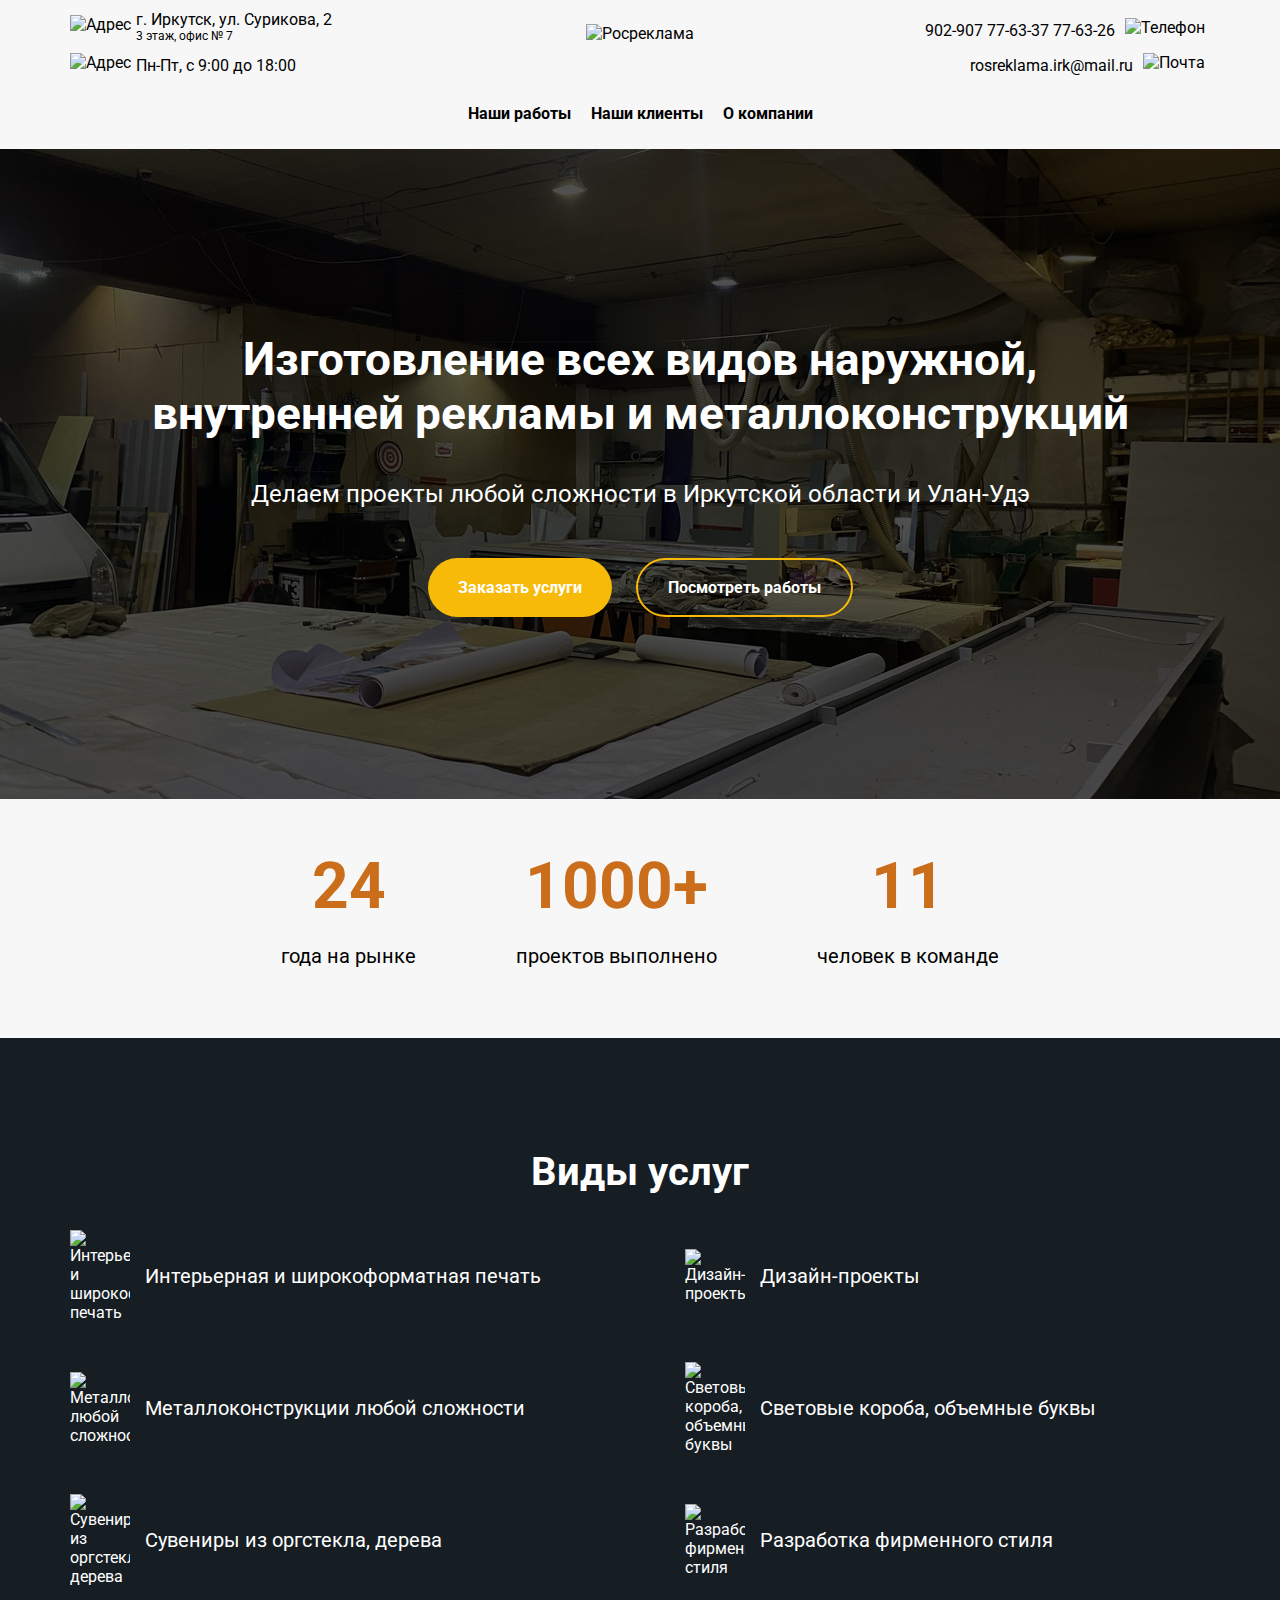
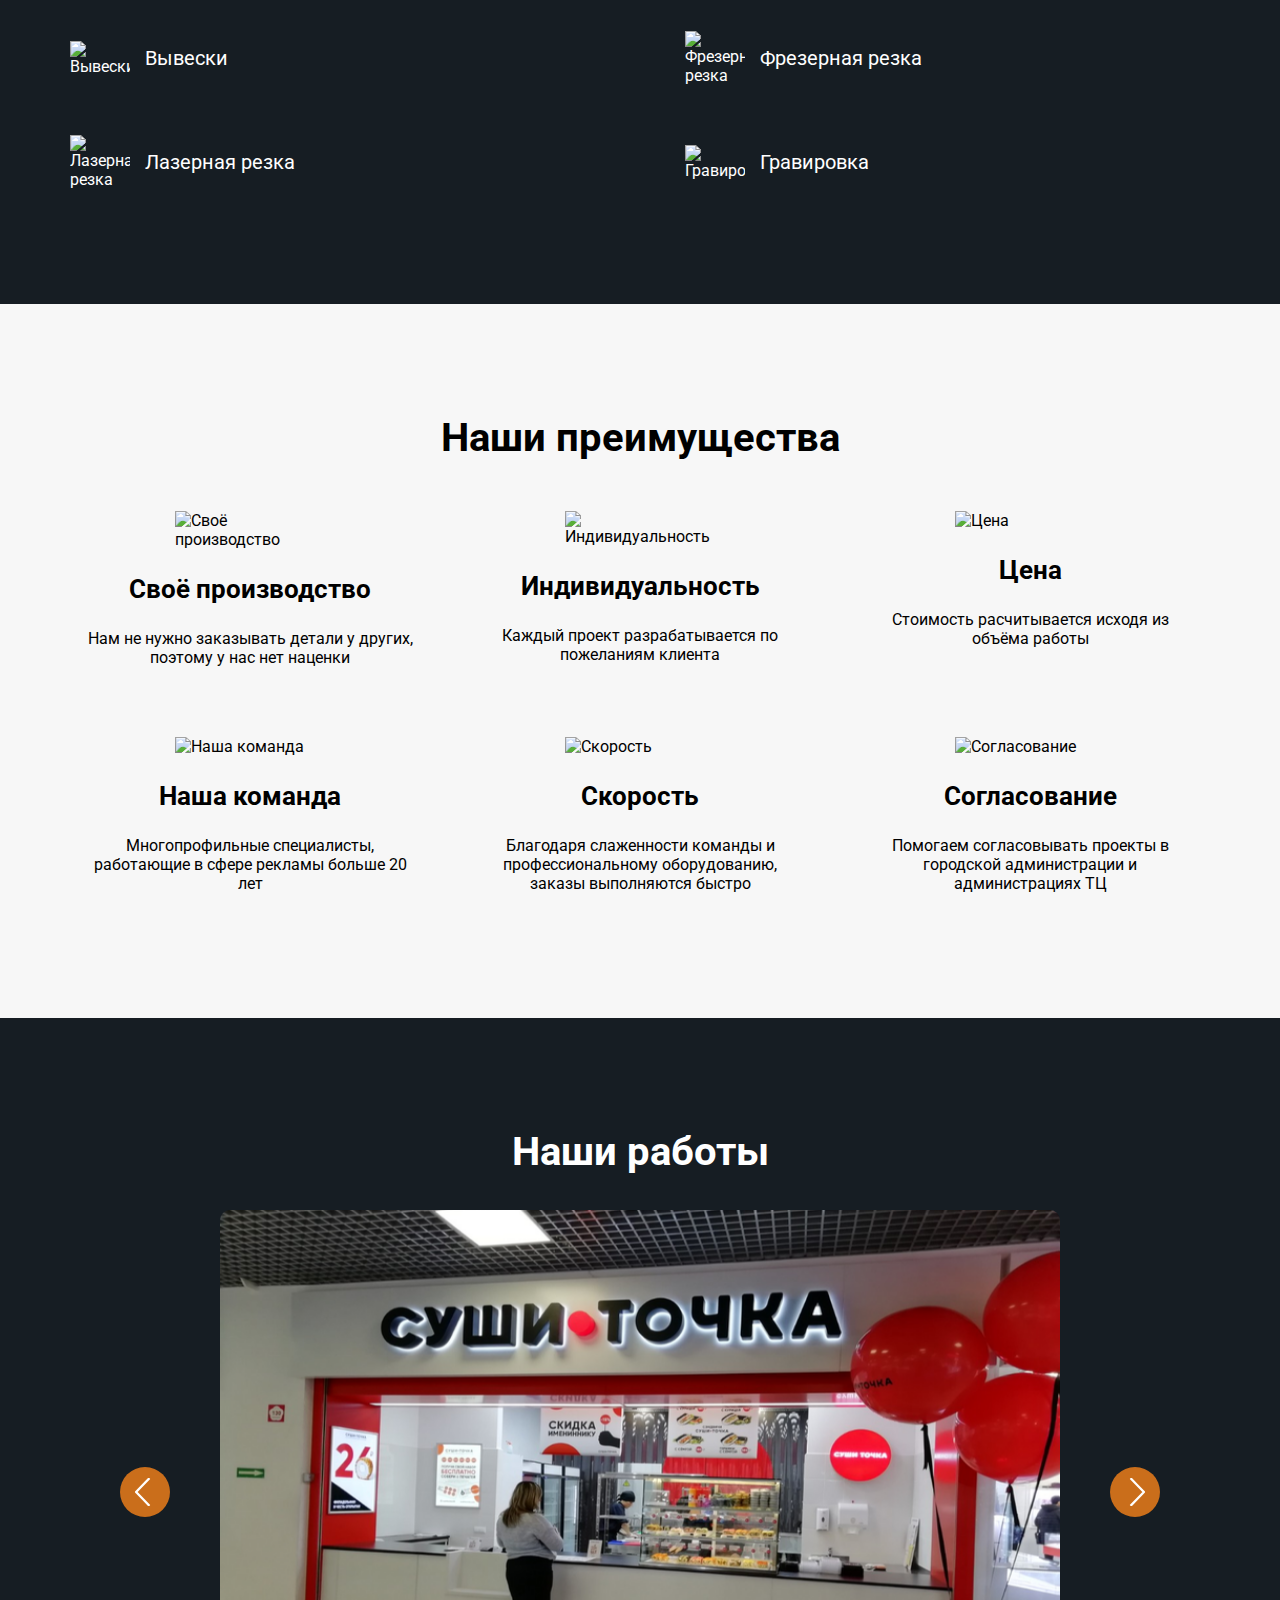
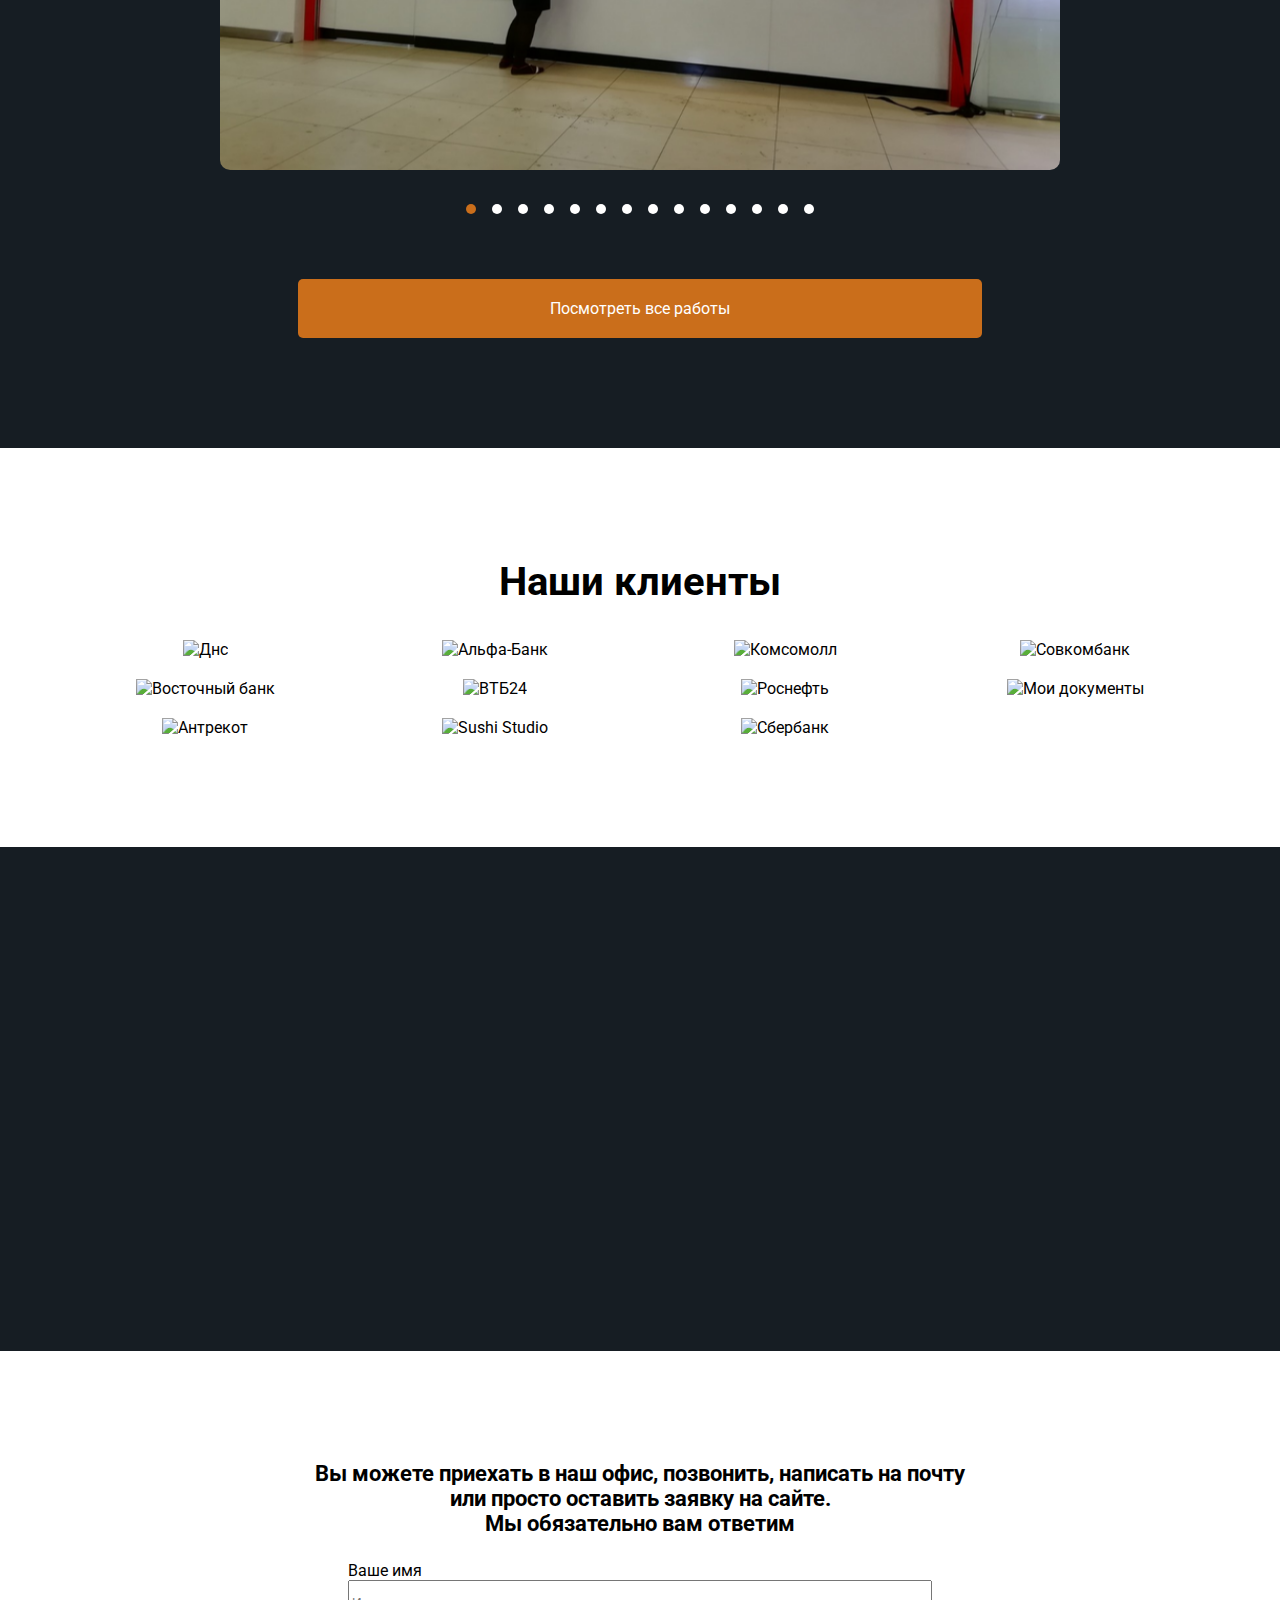
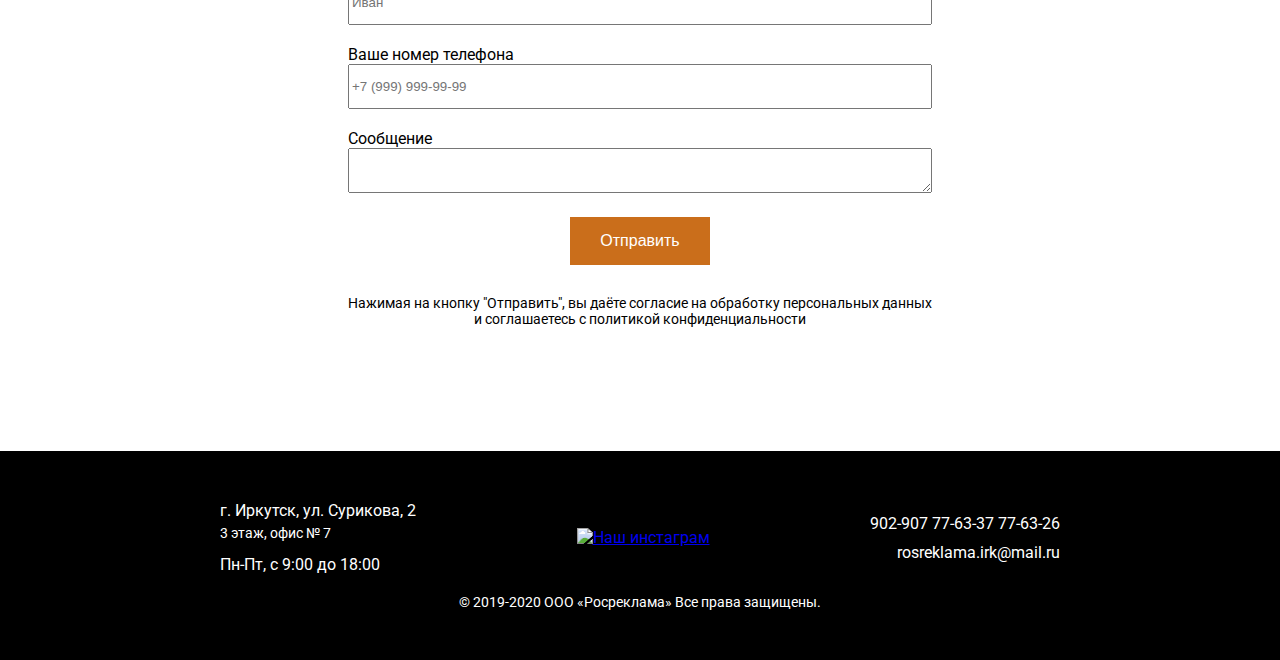
==== commit 4e79544e: "Merge pull request #3 from Paku1ev/adaptive-menu" ====
--- a/index.html
+++ b/index.html
@@ -10,14 +10,23 @@
     <title>Рекламно-производственная компания — Росреклама</title>
 </head>
 <body>
-    <div class="header__bar header__bar_active">
-
-        <img class="header__bar-img" src="/img/burger-menu.svg" alt="Меню">
+    <!-- Выпадающее меню -->
+    <div class="header__bar">
+
+        <img id="header__bar_button" class="header__bar-img" src="/img/burger-menu.svg" alt="Меню">
 
         <nav class="header__bar_nav">
-            <a href="/items/nav.html" class="header__bar_link">Наши работы</a>
-            <a href="" class="header__bar_link">Наши клиенты</a>
-            <a href="/about.html" class="header__bar_link">О компании</a>
+            <div>
+                <a href="/"><img class="header__bar_logo" src="/img/header/logo.jpg" alt="Росреклама"></a>
+            </div>
+            <div class="header__bar_links">
+                <a href="/items/nav.html">Наши работы</a>
+                <a href="">Наши клиенты</a>
+                <a href="/about.html">О компании</a>
+            </div>
+            <div class="header__bar_nav_img">
+                <a href="https://www.instagram.com/irk_kupets/" target="_blank"><img src="/img/footer/instagram.svg" alt="Наш инстаграм"></a>
+            </div>
         </nav>
 
         <div class="header__bar_background"></div>
@@ -379,7 +388,7 @@
                 </div>
     
                 <div class="footer__center">
-                    <a href="https://www.instagram.com/irk_kupets/"><img src="/img/footer/instagram.svg" alt="Наш инстаграм"></a>
+                    <a href="https://www.instagram.com/irk_kupets/" target="_blank"><img src="/img/footer/instagram.svg" alt="Наш инстаграм"></a>
                 </div>
     
                 <div class="footer__right">
@@ -397,34 +406,13 @@
     </div>
 
     <!-- Плавный скролл до секции N ("Наши работы") -->
-    <script>
-        const btnPortfolio = document.querySelector('.cover__buttons__btn-2'),
-        portfolio = document.querySelector('.portfolio'),
-        btnForm = document.querySelector('.cover__buttons__btn-1'),
-        form = document.querySelector('.form'),
-        btnCustomers = document.querySelector('#nav-link-customers'),
-        customers = document.querySelector('.customers');
-
-        scrollToDiv(btnCustomers, customers);
-        scrollToDiv(btnPortfolio, portfolio);
-        scrollToDiv(btnForm, form);
-
-        function scrollToDiv(btn, div) {
-
-            const scrollTo = elem => {
-            window.scroll({
-                left: 0,
-                top: elem.offsetTop,
-                behavior: 'smooth'
-            });
-            }
-
-            btn.addEventListener('click', () => {
-            scrollTo(div);
-        });
-        }
-    </script>
-
+    <script src="/js/scroll.js"></script>
+
+    <!-- Слайдер в секции "Наши работы" -->
     <script src="js/slider.js"></script>
+
+    <!-- Выпадающее меню для мобильных устройств -->
+    <script src="/js/dropDown-menu.js"></script>
+    
 </body>
 </html>--- a/css/style.css
+++ b/css/style.css
@@ -66,27 +66,45 @@
 
 .header__bar .header__bar_nav {
   display: flex;
-  background-color: #161D23;
   flex-direction: column;
   justify-content: flex-start;
+  background-color: #161D23;
+  max-width: 270px;
   position: fixed;
-  right: 0;
-  padding: 80px 20px;
+  padding: 70px 20px;
   font-size: 28px;
-  height: 100%;
+  height: 100vh;
   z-index: 25;
-  right: -30%;
+  right: -100%;
   transition: 0.3s;
 }
 
-.header__bar .header__bar_nav .header__bar_link {
+.header__bar .header__bar_nav .header__bar_logo {
+  width: 100%;
+  margin-bottom: 30px;
+}
+
+.header__bar .header__bar_nav .header__bar_nav_img {
+  position: absolute;
+  bottom: 25px;
+  left: 50%;
+  transform: translateX(-50%);
+}
+
+.header__bar .header__bar_nav .header__bar_nav_img img {
+  width: 40px;
+}
+
+.header__bar .header__bar_nav .header__bar_links a {
+  display: flex;
+  flex-direction: column;
   color: #fff;
   text-decoration: none;
   margin-bottom: 15px;
   font-weight: bold;
 }
 
-.header__bar .header__bar_nav .header__bar_link:hover {
+.header__bar .header__bar_nav .header__bar_links a:hover {
   color: #CA6E1B;
 }
 
@@ -389,11 +407,6 @@
   align-items: center;
   border-radius: 7px;
   padding: 1.5rem;
-}
-
-.advantages__items__item:hover {
-  transition: 0.4s;
-  box-shadow: 0 0 2.5rem #000;
 }
 
 .advantages__items__item img {
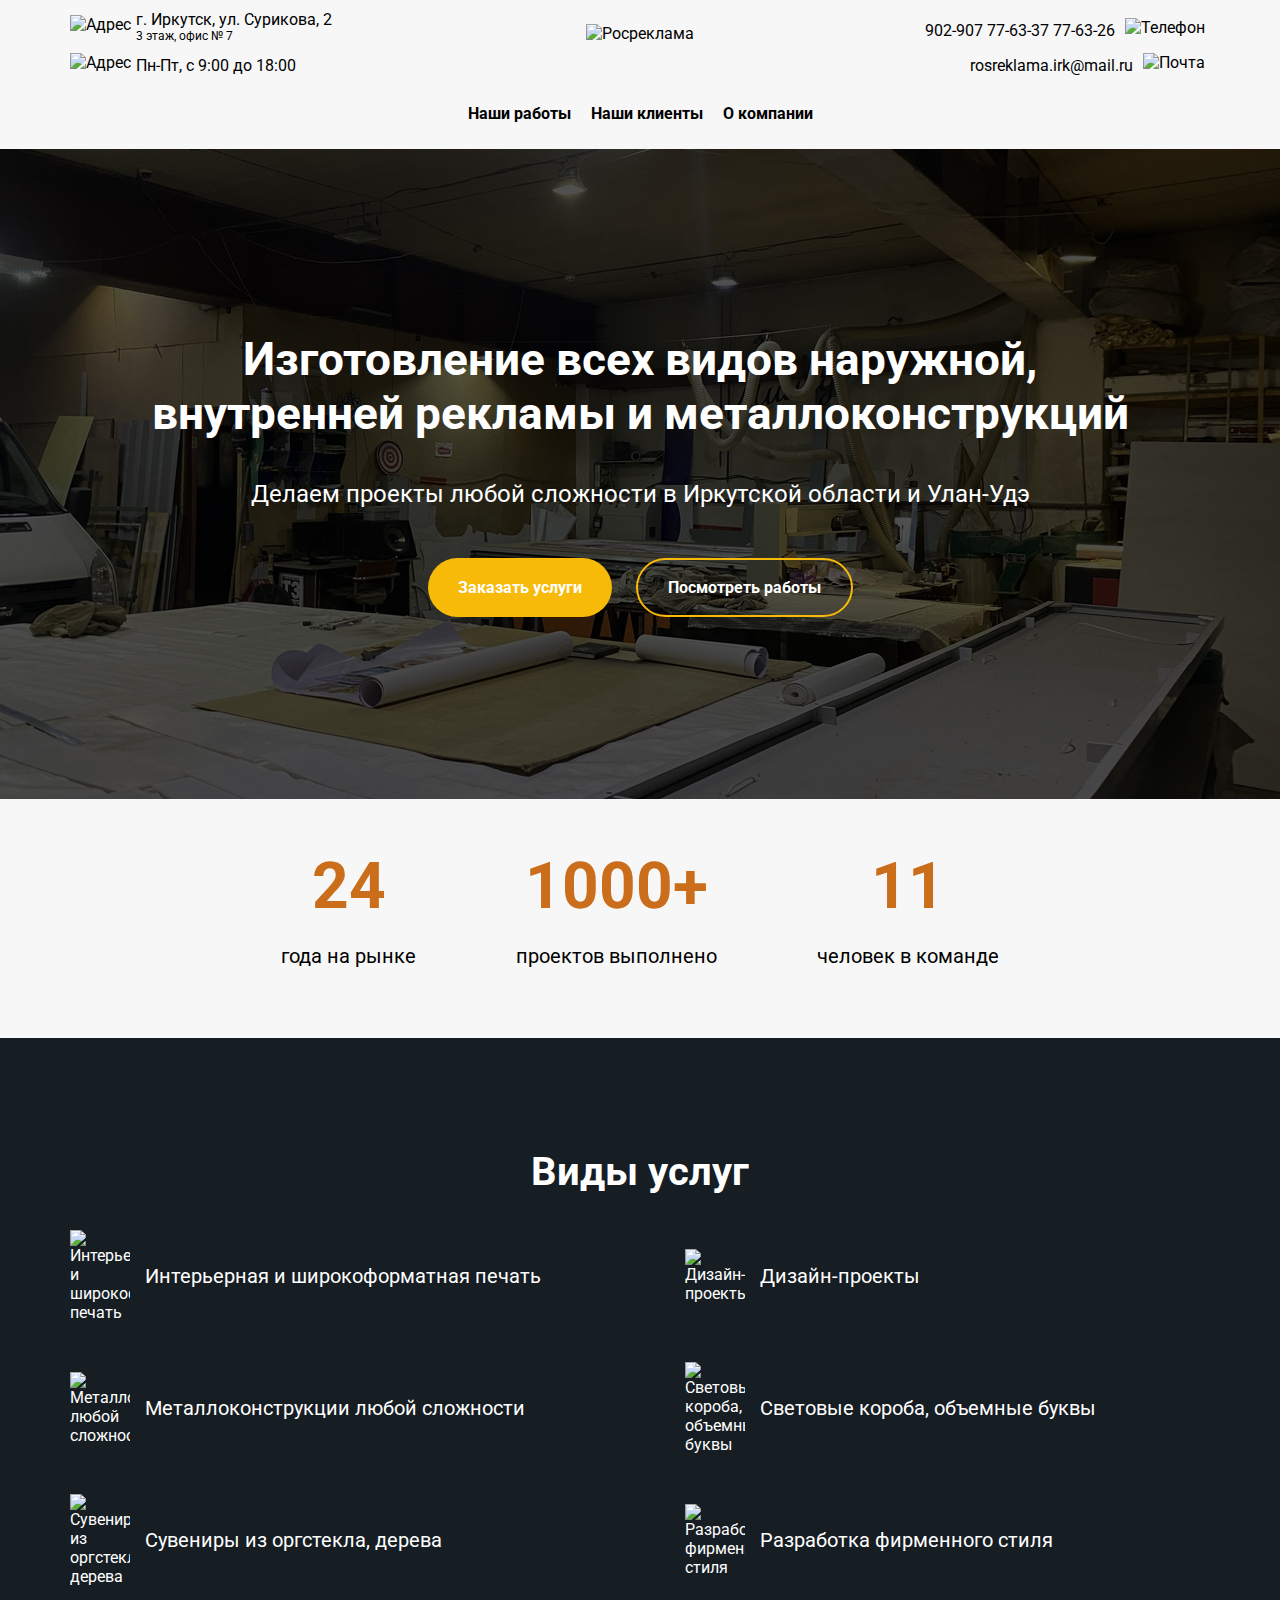
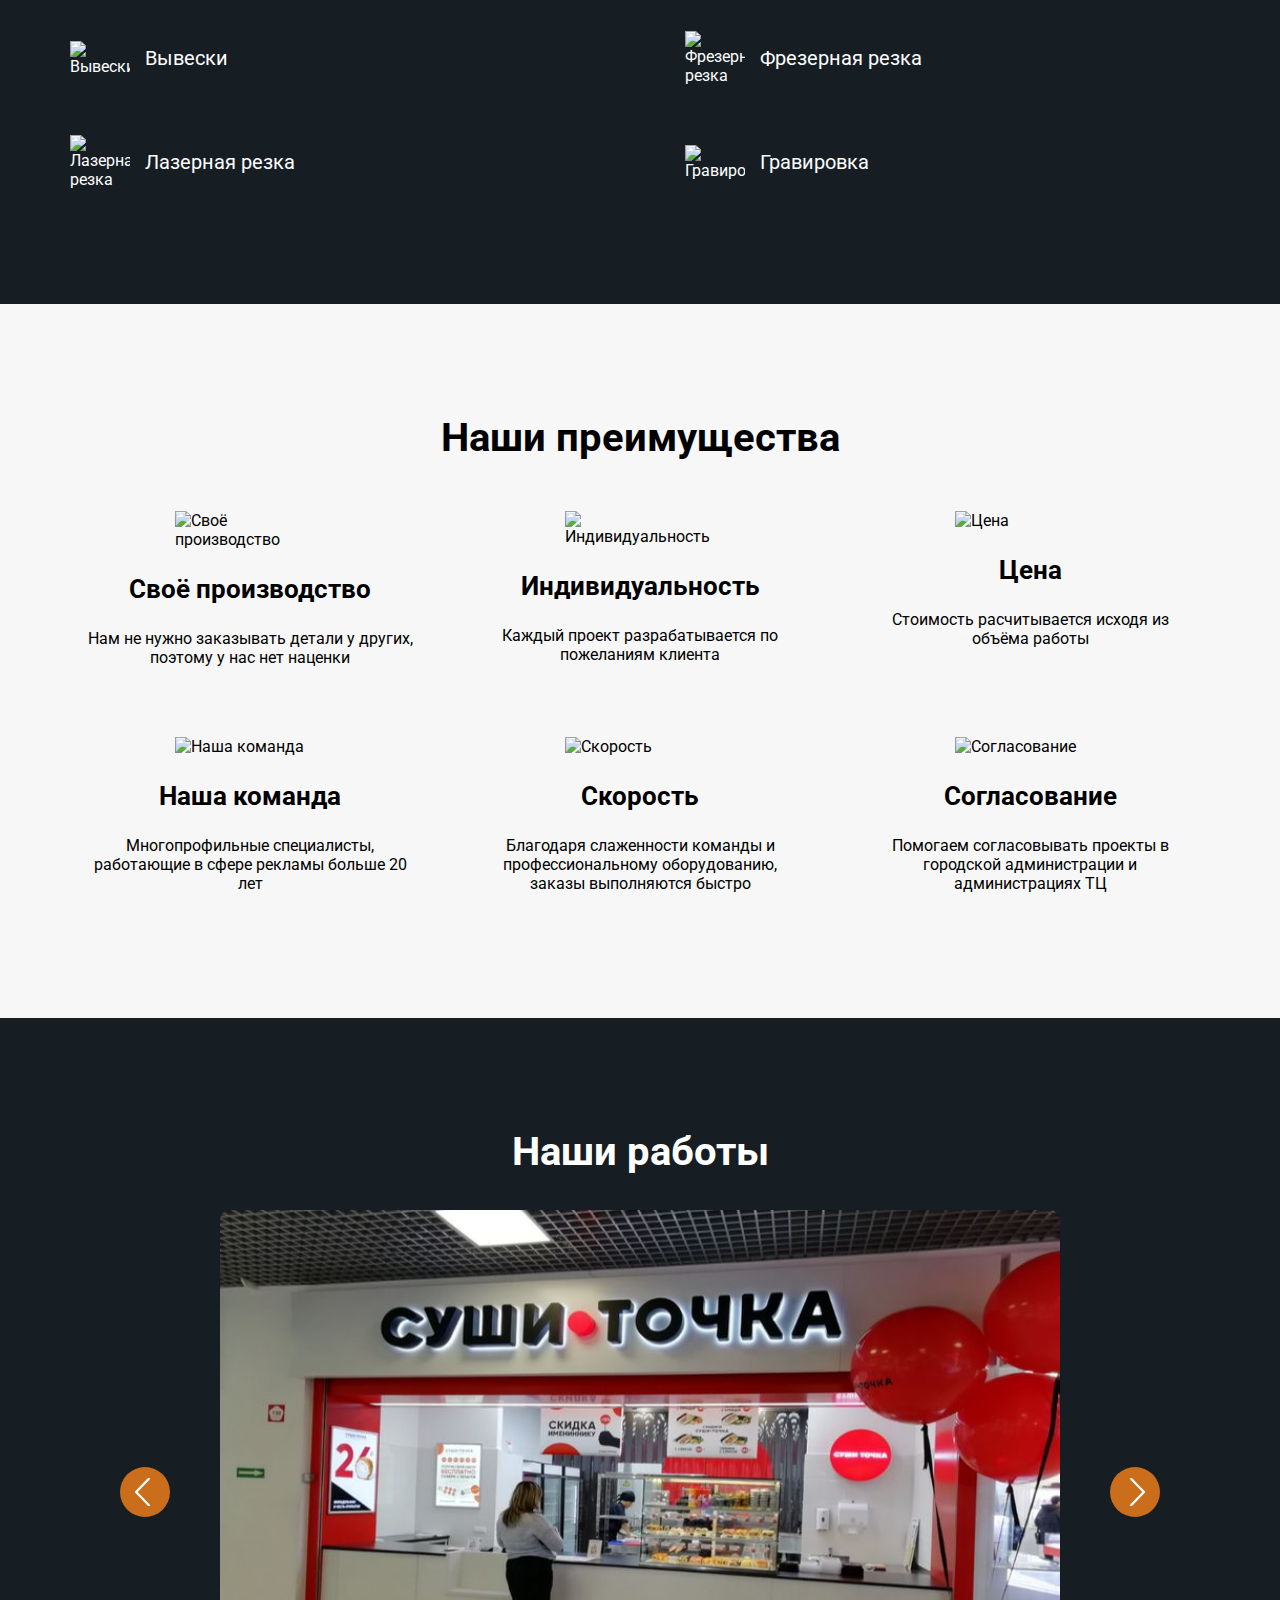
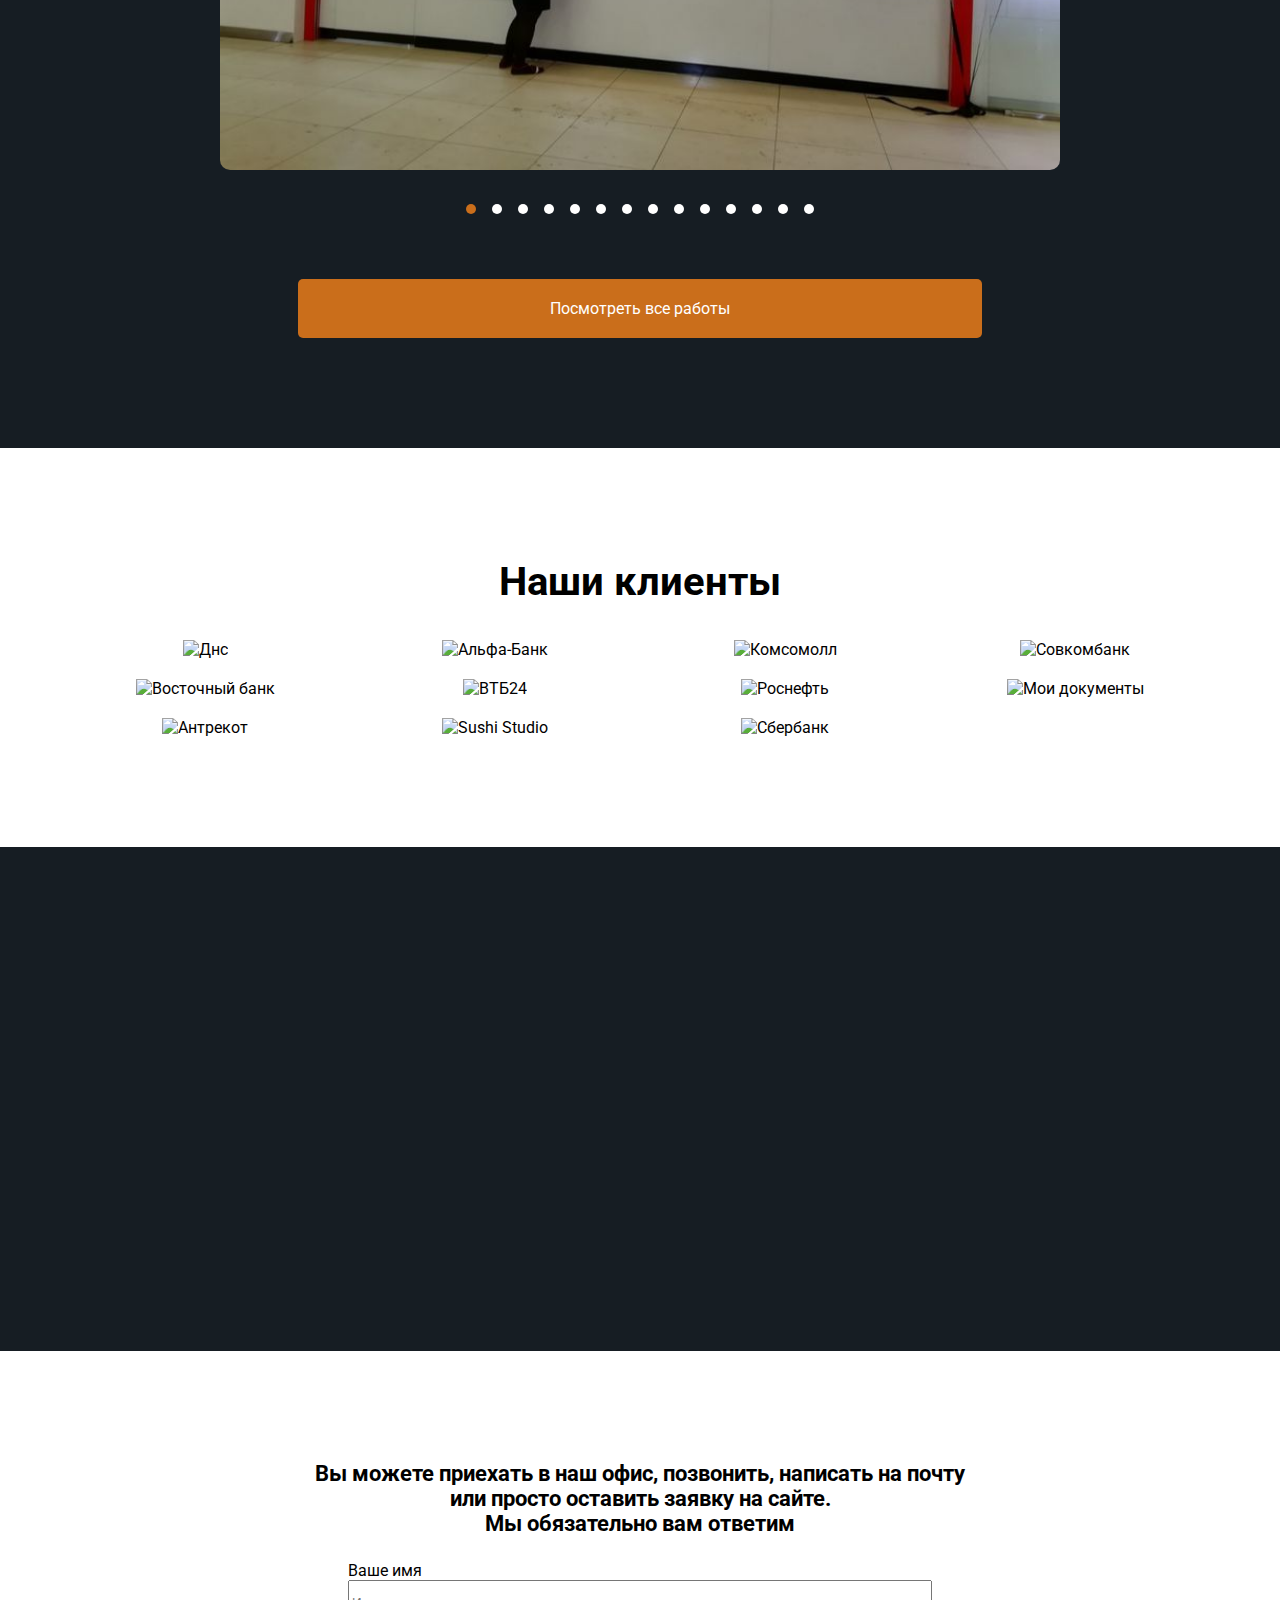
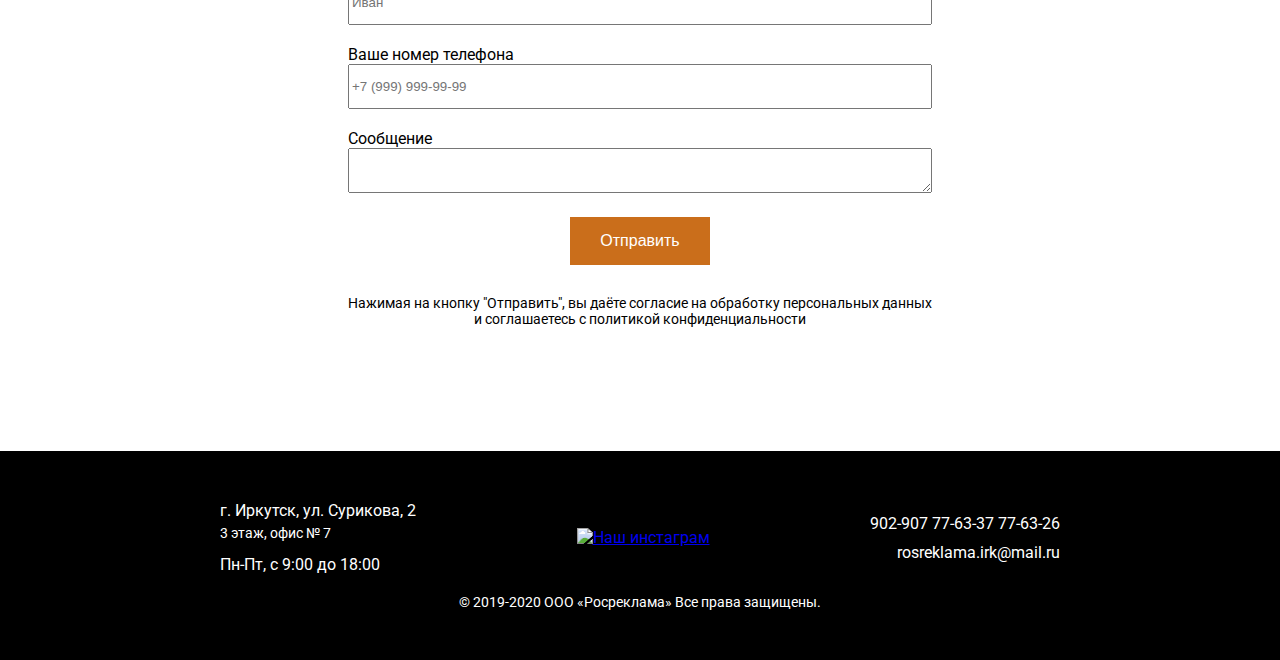
==== commit f58da226: "Изменения и сжатие фотографий на главной" ====
--- a/index.html
+++ b/index.html
@@ -3,29 +3,29 @@
 <head>
     <meta charset="UTF-8">
     <meta name="viewport" content="width=device-width, initial-scale=1.0">
-    <link rel="shortcut icon" href="/img/favicon.ico" type="image/x-icon">
+    <link rel="shortcut icon" href="img/favicon.ico" type="image/x-icon">
     <link href="https://fonts.googleapis.com/css2?family=Roboto:wght@400;700&display=swap" rel="stylesheet">
-    <link rel="stylesheet" href="/css/style.css">
-    <link rel="stylesheet" href="/css/style-media.css">
+    <link rel="stylesheet" href="css/style.css">
+    <link rel="stylesheet" href="css/style-media.css">
     <title>Рекламно-производственная компания — Росреклама</title>
 </head>
 <body>
     <!-- Выпадающее меню -->
     <div class="header__bar">
 
-        <img id="header__bar_button" class="header__bar-img" src="/img/burger-menu.svg" alt="Меню">
+        <img id="header__bar_button" class="header__bar-img" src="img/burger-menu.svg" alt="Меню">
 
         <nav class="header__bar_nav">
             <div>
-                <a href="/"><img class="header__bar_logo" src="/img/header/logo.jpg" alt="Росреклама"></a>
+                <a href="/"><img class="header__bar_logo" src="img/header/logo.jpg" alt="Росреклама"></a>
             </div>
             <div class="header__bar_links">
-                <a href="/items/nav.html">Наши работы</a>
+                <a href="items/nav.html">Наши работы</a>
                 <a href="">Наши клиенты</a>
-                <a href="/about.html">О компании</a>
+                <a href="about.html">О компании</a>
             </div>
             <div class="header__bar_nav_img">
-                <a href="https://www.instagram.com/irk_kupets/" target="_blank"><img src="/img/footer/instagram.svg" alt="Наш инстаграм"></a>
+                <a href="https://www.instagram.com/irk_kupets/" target="_blank"><img src="img/footer/instagram.svg" alt="Наш инстаграм"></a>
             </div>
         </nav>
 
@@ -38,31 +38,31 @@
         <header>
             <div class="header-left">
                 <div class="header-item-adress">
-                    <img class="header-img" src="/img/header/adress.svg" alt="Адрес">
+                    <img class="header-img" src="img/header/adress.svg" alt="Адрес">
                     <div class="header-item-span-1">г. Иркутск, ул. Сурикова, 2</div>
                     <div class="header-item-span-2" >3 этаж, офис № 7</div>
                 </div>
 
                 <div class="header-item-datetime">
-                    <img class="header-img" src="/img/header/time.svg" alt="Адрес">
+                    <img class="header-img" src="img/header/time.svg" alt="Адрес">
                     <span class="header-item-span-3" >Пн-Пт, с 9:00 до 18:00</span>
                 </div>
             </div>
     
             <div class="header-center">
-                <img class="header-logo" src="/img/header/logo.jpg" alt="Росреклама">
+                <img class="header-logo" src="img/header/logo.jpg" alt="Росреклама">
             </div>
     
             <div class="header-right">
     
                     <div class="header-right-info" >
                         <span>902-907 77-63-37 77-63-26</span>
-                        <img src="/img/header/call.svg" alt="Телефон">
+                        <img src="img/header/call.svg" alt="Телефон">
                     </div>
     
                     <div class="header-right-info">
                         <span>rosreklama.irk@mail.ru</span>
-                        <img src="/img/header/email.svg" alt="Почта">
+                        <img src="img/header/email.svg" alt="Почта">
                     </div>
     
             </div>    
@@ -75,22 +75,22 @@
         <nav>
             <ul class="nav-1-lvl">
                 <li>
-                    <a class="nav-link" href="/items/nav.html">Наши работы</a>
+                    <a class="nav-link" href="items/nav.html">Наши работы</a>
                     <ul class="nav-2-lvl">
-                        <li><a class="nav-link" href="/items/banner.html">Баннера</a></li>
-                        <li><a class="nav-link" href="/items/signboards.html">Вывески</a></li>
-                        <li><a class="nav-link" href="/items/interior.html">Оформление интерьера</a></li>
-                        <li><a class="nav-link" href="/items/metal-constructions.html">Металлоконструкции</a></li>
-                        <li><a class="nav-link" href="/items/stickers.html">Наклейка на плёнке</a></li>
-                        <li><a class="nav-link" href="/items/transport.html">Оформление транспорта</a></li>
-                        <li><a class="nav-link" href="/items/figures.html">Ростовые фигуры</a></li>
-                        <li><a class="nav-link" href="/items/plates.html">Таблички</a></li>
-                        <li><a class="nav-link" href="/items/equipment.html">Торговое оборудование</a></li>
-                        <li><a class="nav-link" href="/items/washing.html">Мойка вывесок</a></li>
+                        <li><a class="nav-link" href="items/banner.html">Баннера</a></li>
+                        <li><a class="nav-link" href="items/signboards.html">Вывески</a></li>
+                        <li><a class="nav-link" href="items/interior.html">Оформление интерьера</a></li>
+                        <li><a class="nav-link" href="items/metal-constructions.html">Металлоконструкции</a></li>
+                        <li><a class="nav-link" href="items/stickers.html">Наклейка на плёнке</a></li>
+                        <li><a class="nav-link" href="items/transport.html">Оформление транспорта</a></li>
+                        <li><a class="nav-link" href="items/figures.html">Ростовые фигуры</a></li>
+                        <li><a class="nav-link" href="items/plates.html">Таблички</a></li>
+                        <li><a class="nav-link" href="items/equipment.html">Торговое оборудование</a></li>
+                        <li><a class="nav-link" href="items/washing.html">Мойка вывесок</a></li>
                     </ul>
                 </li>
                 <li><a class="nav-link" id="nav-link-customers">Наши клиенты</a></li>
-                <li><a class="nav-link" href="/about.html">О компании</a></li>
+                <li><a class="nav-link" href="about.html">О компании</a></li>
             </ul>
         </nav>    
     </div>
@@ -131,43 +131,43 @@
             <h2>Виды услуг</h2>
             <div class="services__items">
                 <div class="services__items__item">
-                    <img src="/img/services/services-1.svg" alt="Интерьерная и широкоформатная печать">
+                    <img src="img/services/services-1.svg" alt="Интерьерная и широкоформатная печать">
                     <p>Интерьерная и широкоформатная печать</p>
                 </div>
                 <div class="services__items__item">
-                    <img src="/img/services/services-2.svg" alt="Дизайн-проекты">
+                    <img src="img/services/services-2.svg" alt="Дизайн-проекты">
                     <p>Дизайн-проекты</p>
                 </div>
                 <div class="services__items__item">
-                    <img src="/img/services/services-3.svg" alt="Металлоконструкции любой сложности">
+                    <img src="img/services/services-3.svg" alt="Металлоконструкции любой сложности">
                     <p>Металлоконструкции любой сложности</p>
                 </div>
                 <div class="services__items__item">
-                    <img src="/img/services/services-4.svg" alt="Световые короба, объемные буквы">
+                    <img src="img/services/services-4.svg" alt="Световые короба, объемные буквы">
                     <p>Световые короба, объемные буквы</p>
                 </div>
                 <div class="services__items__item">
-                    <img src="/img/services/services-5.svg" alt="Сувениры из оргстекла, дерева">
+                    <img src="img/services/services-5.svg" alt="Сувениры из оргстекла, дерева">
                     <p>Сувениры из оргстекла, дерева</p>
                 </div>
                 <div class="services__items__item">
-                    <img src="/img/services/services-6.svg" alt="Разработка фирменного стиля">
+                    <img src="img/services/services-6.svg" alt="Разработка фирменного стиля">
                     <p>Разработка фирменного стиля</p>
                 </div>
                 <div class="services__items__item">
-                    <img src="/img/services/services-7.svg" alt="Вывески">
+                    <img src="img/services/services-7.svg" alt="Вывески">
                     <p>Вывески</p>
                 </div>
                 <div class="services__items__item">
-                    <img src="/img/services/services-8.svg" alt="Фрезерная резка">
+                    <img src="img/services/services-8.svg" alt="Фрезерная резка">
                     <p>Фрезерная резка</p>
                 </div>
                 <div class="services__items__item">
-                    <img src="/img/services/services-9.svg" alt="Лазерная резка">
+                    <img src="img/services/services-9.svg" alt="Лазерная резка">
                     <p>Лазерная резка</p>
                 </div>
                 <div class="services__items__item">
-                    <img src="/img/services/services-10.svg" alt="Гравировка">
+                    <img src="img/services/services-10.svg" alt="Гравировка">
                     <p>Гравировка</p>
                 </div>
             </div>
@@ -181,37 +181,37 @@
             <div class="advantages__items">
     
                 <div class="advantages__items__item">
-                    <img src="/img/advantages/producting.svg" alt="Своё производство">
+                    <img src="img/advantages/producting.svg" alt="Своё производство">
                     <span>Своё производство</span>
                     <p>Нам не нужно заказывать детали у других, поэтому у нас нет наценки</p>
                 </div>
     
                 <div class="advantages__items__item">
-                    <img src="/img/advantages/person.svg" alt="Индивидуальность">
+                    <img src="img/advantages/person.svg" alt="Индивидуальность">
                     <span>Индивидуальность</span>
                     <p>Каждый проект разрабатывается по пожеланиям клиента</p>
                 </div>
     
                 <div class="advantages__items__item">
-                    <img src="/img/advantages/price.svg" alt="Цена">
+                    <img src="img/advantages/price.svg" alt="Цена">
                     <span>Цена</span>
                     <p>Стоимость расчитывается исходя из объёма работы</p>
                 </div>
     
                 <div class="advantages__items__item">
-                    <img src="/img/advantages/team.svg" alt="Наша команда">
+                    <img src="img/advantages/team.svg" alt="Наша команда">
                     <span>Наша команда</span>
                     <p>Многопрофильные специалисты, работающие в сфере рекламы больше 20 лет</p>
                 </div>
     
                 <div class="advantages__items__item">
-                    <img src="/img/advantages/speed.svg" alt="Скорость">
+                    <img src="img/advantages/speed.svg" alt="Скорость">
                     <span>Скорость</span>
                     <p>Благодаря слаженности команды и профессиональному оборудованию, заказы выполняются быстро</p>
                 </div>
     
                 <div class="advantages__items__item">
-                    <img src="/img/advantages/handshake.svg" alt="Согласование">
+                    <img src="img/advantages/handshake.svg" alt="Согласование">
                     <span>Согласование</span>
                     <p>Помогаем согласовывать проекты в городской администрации и администрациях ТЦ</p>
                 </div>
@@ -226,65 +226,65 @@
             <h2>Наши работы</h2>
             <div class="portfolio__slider">
     
-                <div id="btn__prev"><img src="/img/portfolio/btn-arrow-left.svg" alt="Назад"></div>
+                <div id="btn__prev"><img src="img/portfolio/btn-arrow-left.svg" alt="Назад"></div>
     
                 <div class="portfolio__slide active">
-                    <img src="/img/portfolio/1.png" alt="Вывески, баннера, плакаты">
-                </div>
-    
-                <div class="portfolio__slide">
-                    <img src="/img/portfolio/2.png" alt="Вывески, баннера, плакаты">
-                </div>
-    
-                <div class="portfolio__slide">
-                    <img src="/img/portfolio/3.png" alt="Вывески, баннера, плакаты">
-                </div>
-    
-                <div class="portfolio__slide">
-                    <img src="/img/portfolio/4.png" alt="Вывески, баннера, плакаты">
-                </div>
-    
-                <div class="portfolio__slide">
-                    <img src="/img/portfolio/5.png" alt="Вывески, баннера, плакаты">
-                </div>
-    
-                <div class="portfolio__slide">
-                    <img src="/img/portfolio/6.png" alt="Вывески, баннера, плакаты">
-                </div>
-    
-                <div class="portfolio__slide">
-                    <img src="/img/portfolio/7.png" alt="Вывески, баннера, плакаты">
-                </div>
-    
-                <div class="portfolio__slide">
-                    <img src="/img/portfolio/8.png" alt="Вывески, баннера, плакаты">
-                </div>
-    
-                <div class="portfolio__slide">
-                    <img src="/img/portfolio/9.png" alt="Вывески, баннера, плакаты">
-                </div>
-    
-                <div class="portfolio__slide">
-                    <img src="/img/portfolio/10.png" alt="Вывески, баннера, плакаты">
-                </div>
-    
-                <div class="portfolio__slide">
-                    <img src="/img/portfolio/11.png" alt="Вывески, баннера, плакаты">
-                </div>
-    
-                <div class="portfolio__slide">
-                    <img src="/img/portfolio/12.png" alt="Вывески, баннера, плакаты">
-                </div>
-    
-                <div class="portfolio__slide">
-                    <img src="/img/portfolio/13.png" alt="Вывески, баннера, плакаты">
-                </div>
-    
-                <div class="portfolio__slide">
-                    <img src="/img/portfolio/14.png" alt="Вывески, баннера, плакаты">
-                </div>
-    
-                <div id="btn__next"><img src="/img/portfolio/btn-arrow-right.svg" alt="Вперёд"></div>
+                    <img src="img/portfolio/1.jpg" alt="Вывески, баннера, плакаты">
+                </div>
+    
+                <div class="portfolio__slide">
+                    <img src="img/portfolio/2.jpg" alt="Вывески, баннера, плакаты">
+                </div>
+    
+                <div class="portfolio__slide">
+                    <img src="img/portfolio/3.jpg" alt="Вывески, баннера, плакаты">
+                </div>
+    
+                <div class="portfolio__slide">
+                    <img src="img/portfolio/4.jpg" alt="Вывески, баннера, плакаты">
+                </div>
+    
+                <div class="portfolio__slide">
+                    <img src="img/portfolio/5.jpg" alt="Вывески, баннера, плакаты">
+                </div>
+    
+                <div class="portfolio__slide">
+                    <img src="img/portfolio/6.jpg" alt="Вывески, баннера, плакаты">
+                </div>
+    
+                <div class="portfolio__slide">
+                    <img src="img/portfolio/7.jpg" alt="Вывески, баннера, плакаты">
+                </div>
+    
+                <div class="portfolio__slide">
+                    <img src="img/portfolio/8.jpg" alt="Вывески, баннера, плакаты">
+                </div>
+    
+                <div class="portfolio__slide">
+                    <img src="img/portfolio/9.jpg" alt="Вывески, баннера, плакаты">
+                </div>
+    
+                <div class="portfolio__slide">
+                    <img src="img/portfolio/10.jpg" alt="Вывески, баннера, плакаты">
+                </div>
+    
+                <div class="portfolio__slide">
+                    <img src="img/portfolio/11.jpg" alt="Вывески, баннера, плакаты">
+                </div>
+    
+                <div class="portfolio__slide">
+                    <img src="img/portfolio/12.jpg" alt="Вывески, баннера, плакаты">
+                </div>
+    
+                <div class="portfolio__slide">
+                    <img src="img/portfolio/13.jpg" alt="Вывески, баннера, плакаты">
+                </div>
+    
+                <div class="portfolio__slide">
+                    <img src="img/portfolio/14.jpg" alt="Вывески, баннера, плакаты">
+                </div>
+    
+                <div id="btn__next"><img src="img/portfolio/btn-arrow-right.svg" alt="Вперёд"></div>
     
             </div>
             <div class="portfolio__dots">
@@ -303,7 +303,7 @@
                 <span class="portfolio__dot"></span>
                 <span class="portfolio__dot"></span>
             </div>
-            <a href="#" class="portfolio__look-all">Посмотреть все работы</a>
+            <a href="items/nav.html" class="portfolio__look-all">Посмотреть все работы</a>
         </div>    
     </div>
 
@@ -312,17 +312,17 @@
         <div class="customers" id="customers">
             <h2>Наши клиенты</h2>
             <div class="customers__items">
-                <img src="/img/customers/DNS.png" alt="Днс">
-                <img src="/img/customers/Alfa-Bank.png" alt="Альфа-Банк">
-                <img src="/img/customers/komsomol.jpg" alt="Комсомолл">
-                <img src="/img/customers/sovkom.jpg" alt="Совкомбанк">
-                <img src="/img/customers/vos-bank.jpg" alt="Восточный банк">
-                <img src="/img/customers/vtb24.png" alt="ВТБ24">
-                <img src="/img/customers/rosneft.png" alt="Роснефть">
-                <img src="/img/customers/my-document.png" alt="Мои документы">
-                <img src="/img/customers/antrekot.jpg" alt="Антрекот">
-                <img src="/img/customers/sushi-studio.jpg" alt="Sushi Studio">
-                <img src="/img/customers/sberbank.png" alt="Сбербанк">
+                <img src="img/customers/DNS.png" alt="Днс">
+                <img src="img/customers/Alfa-Bank.png" alt="Альфа-Банк">
+                <img src="img/customers/komsomol.jpg" alt="Комсомолл">
+                <img src="img/customers/sovkom.jpg" alt="Совкомбанк">
+                <img src="img/customers/vos-bank.jpg" alt="Восточный банк">
+                <img src="img/customers/vtb24.png" alt="ВТБ24">
+                <img src="img/customers/rosneft.png" alt="Роснефть">
+                <img src="img/customers/my-document.png" alt="Мои документы">
+                <img src="img/customers/antrekot.jpg" alt="Антрекот">
+                <img src="img/customers/sushi-studio.jpg" alt="Sushi Studio">
+                <img src="img/customers/sberbank.png" alt="Сбербанк">
             </div>
         </div>
     </div>
@@ -388,7 +388,7 @@
                 </div>
     
                 <div class="footer__center">
-                    <a href="https://www.instagram.com/irk_kupets/" target="_blank"><img src="/img/footer/instagram.svg" alt="Наш инстаграм"></a>
+                    <a href="https://www.instagram.com/irk_kupets/" target="_blank"><img src="img/footer/instagram.svg" alt="Наш инстаграм"></a>
                 </div>
     
                 <div class="footer__right">
@@ -406,13 +406,13 @@
     </div>
 
     <!-- Плавный скролл до секции N ("Наши работы") -->
-    <script src="/js/scroll.js"></script>
+    <script src="js/scroll.js"></script>
 
     <!-- Слайдер в секции "Наши работы" -->
     <script src="js/slider.js"></script>
 
     <!-- Выпадающее меню для мобильных устройств -->
-    <script src="/js/dropDown-menu.js"></script>
+    <script src="js/dropDown-menu.js"></script>
     
 </body>
 </html>